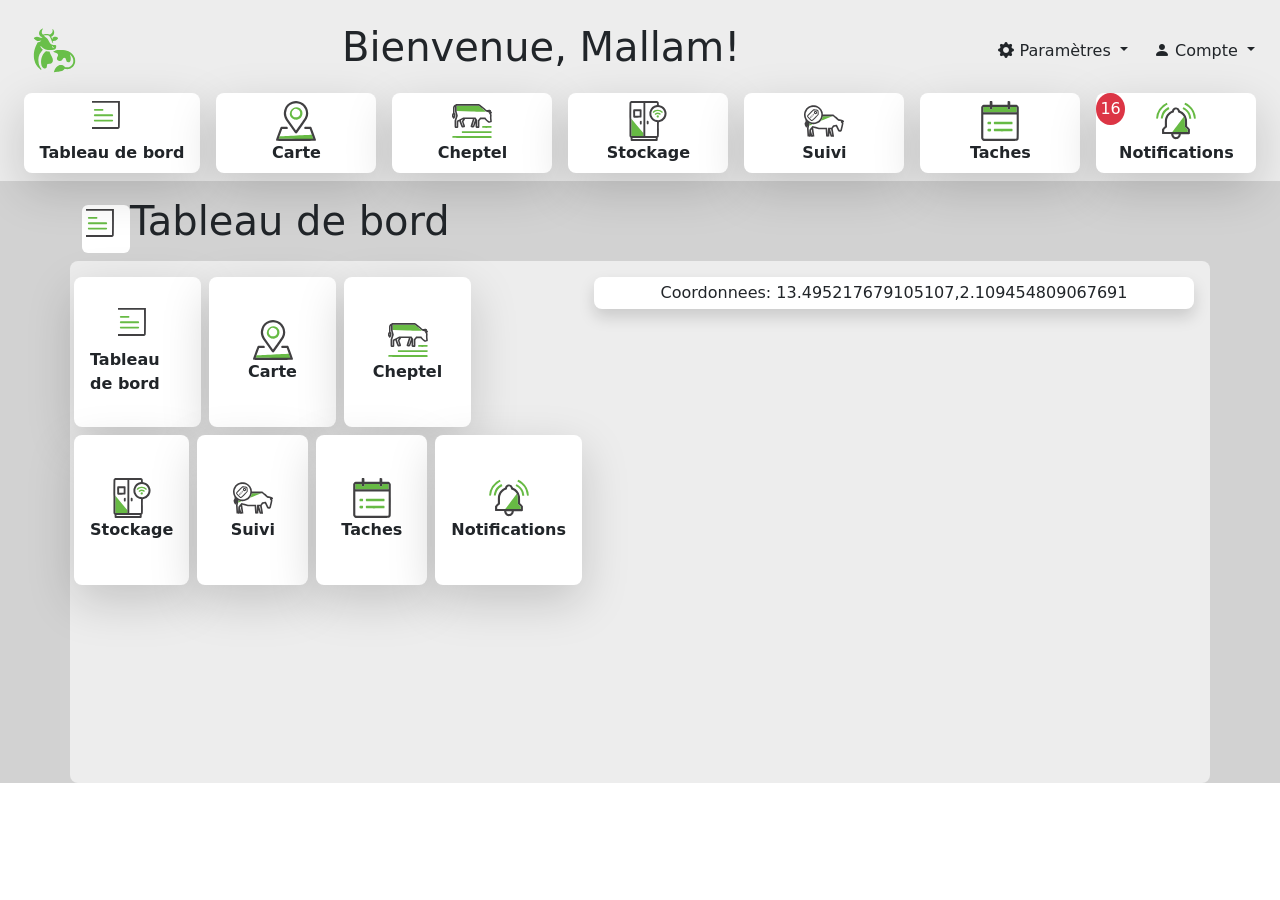
==== index.html @ 09c6785b "Initial commit" ====
<!DOCTYPE html>
<html lang="en">

<head>
    <meta charset="UTF-8">
    <meta name="viewport" content="width=device-width, initial-scale=1.0">
    <link href="https://cdn.jsdelivr.net/npm/bootstrap@5.3.8/dist/css/bootstrap.min.css" rel="stylesheet">
    <link rel="stylesheet" href="https://cdn.jsdelivr.net/npm/bootstrap-icons@1.13.1/font/bootstrap-icons.min.css">
    <link rel="stylesheet" href="style.css">
    <title>dashboard</title>
</head>

<body>
    <nav class="navbar navbar-expand-lg gray justify-content-center align-items-center d-flex flex-column ">
        <div class="container-fluid">
            <svg xmlns="http://www.w3.org/2000/svg" xml:space="preserve" width="85" height="85"
                viewBox="0 0 158.8 158.8">
                <path
                    d="m107.2 160.8 1.6-4.7c1.4-3.3 4.4-6.4 7.4-7.9 1.5-.7 2-.8 4.2-.8 3.1 0 4.4.5 6.7 2.7l1.6 1.5h3.3c3.3 0 3.4 0 5.1-.9 6.6-3.3 8.6-11.5 4.5-18.4-1-1.6-4.4-5.1-4.2-4.2l.9 2.9c.5 2 .6 2.7.6 5-.2 4.5-1.5 6.3-4.5 6.3q-3.7.1-4.2-4.3-.5-4.1-3.6-4-1.7 0-3.4 3.1-.6 1.4-1.8 2.1c-1 .7-1.3.8-3.1.8s-2.2-.1-3.2-.8a5 5 0 0 1-2.1-4.1c0-1.3.2-1.8 1-3.2 1.3-2.2 1.4-2.8 1-4q-.3-2-4.4-3.4c-2.2-.8-4.5-2-4.5-2.4l1-.4q1.8-.3 3.3-1.6c.7-.5 1-.6 6.6-.8 8.5-.2 13 .4 17.6 2.5a23 23 0 0 1 11.8 12.5c.7 2 1 6.8.5 9-.4 2-1.8 4.8-3.2 6.5s-4 3.6-6.3 4.5-6 1.1-8.3.6l-1.6-.3-1.1 1a16 16 0 0 1-6 3.6c-1 .2-4 .7-6.7 1zm-25.5-5.4a32 32 0 0 1-11-18c-.8-3-1-9.7-.6-13 .7-5.2 2.8-11.6 5.4-16.3 1.4-2.6 1.7-3 2.6-3q2.3 0 4.4-2 1.3-1.2 1.4-1.5l-2.5.5c-4.2 1.2-6.6.6-9.8-2.7-1-1-1.7-2-1.7-2.1 0-.5 2-1.9 3.5-2.3q3-1 6.5.6c2.3 1 3.6 1.2 5.1.8q2.3-.3-.4-1.1c-3-1.1-5-4-5-7.1s1.7-6.1 4.3-7.8c.9-.5 3.2-1.3 3.2-1l-1 1.9c-1 2-1.5 4.4-1.3 5.7.3 1.2 1.3 3 2 3.3s1 .2 2.7-.3c2.6-.9 6-1 8.1-.2.8.3 1.8.5 2.1.5 1.6 0 4.4-2.4 5-4.4.4-1.2.4-3.4.1-5q-.4-1.4.3-.8.6.3 1.3 1.5c3 4.6 1.6 10.2-3 12.5l-1.2.6a35 35 0 0 0 2.8 4.6V96l1.3-.6c1.9-1 5-1 6.8 0q1.3.7 1.8 1.3c.5.5.5.6.1 1.1a16 16 0 0 1-4.1 4c-1 .5-1.6.6-3.5.6h-2.2l.4 2c.7 2.6.7 2.6-.3 1.7s-1.4-1.6-2.7-5.4c-1.8-5.3-3.3-7.6-5.3-8.5-1.8-.8-7.3-.6-8.7.3-.4.3-.2.5 3.3 3 3 2 4 3.1 6.1 7.3 3 5.6 4.7 6.8 10 7 3.1.2 3.6.4 3.7 1.7q.2 2.9-.7 4.7c-1 2.2-2.5 2.8-7.3 3.2-7.4.7-14.6-1.4-18.6-5.4-1.4-1.5-1.8-1.7-2.4-1.5q-.7 0-.7.4c0 .6 2 3 3.3 4.4l1.5 1.4-1.3 1.5a28 28 0 0 0-6.4 25c.7 2.5 2.7 6.9 4.2 8.8 1 1.2 1 1.4.6 2q-.3.4-.6.5zm25.6-40.7q.5-.8-.9-1-1.2-.1-1.3-1.1-.2-1.1-1-.8c-.4.4-.5 1.4 0 2.1.5 1 2.4 1.5 3.2.8m-19 38.8c-5-2.6-6.5-13.5-3.1-22l2-4c1.2-2 4.3-5.5 5.2-6 .3-.1 6.5.4 6.7.6l.5 1.7q.5 2 4.2 8.6c2.3 4.3 2.4 8.4 0 10.7-1.2 1.4-2.3 1.7-5 1.8q-3.2 0-3.8 1.3c-.2.4-.5 1.7-.7 3-.3 3-.8 3.7-2.3 4.4s-2.2.6-3.6-.1"
                    style="fill:#69bf4a;stroke-width:.264583" transform="translate(-29.1 -40.9)" />
            </svg>

            <h1>Bienvenue, Mallam!</h1>

            <div class="collapse navbar-collapse flex-grow-0" id="navbarNav">
                <ul class="navbar-nav">
                    <li class="nav-item">
                        <div class="dropdown">
                            <button class="btn dropdown-toggle" type="button" data-bs-toggle="dropdown"
                                aria-expanded="false">
                                <i class="bi bi-gear-fill"></i> Paramètres
                            </button>
                            <ul class="dropdown-menu">
                                <li><button class="dropdown-item" type="button">Action</button></li>
                                <li><button class="dropdown-item" type="button">Another action</button></li>
                                <li><button class="dropdown-item" type="button">Something else here</button></li>
                            </ul>
                        </div>
                    </li>
                    <li class="nav-item">
                        <div class="dropdown">
                            <button class="btn dropdown-toggle" type="button" data-bs-toggle="dropdown"
                                aria-expanded="false">
                                <i class="bi bi-person-fill"></i> Compte
                            </button>
                            <ul class="dropdown-menu">
                                <li><button class="dropdown-item" type="button">Action</button></li>
                                <li><button class="dropdown-item" type="button">Another action</button></li>
                                <li><button class="dropdown-item" type="button">Something else here</button></li>
                            </ul>
                        </div>
                    </li>
                </ul>
            </div>
        </div>



        <section class="d-flex justify-content-between align-items-center gap-3">
            <div class="d-flex flex-column justify-content-center align-items-center py-2 px-3 rounded-3 shadow-lg bg-white">
                <svg xmlns="http://www.w3.org/2000/svg" width="40" height="40" viewBox="30 30 100 100">
                    <path
                        d="M36.5 81.3c-.7-.2-1.6-1.2-1.7-1.9q-.2-1.4.8-2.3l.6-.5h22.5c24.8 0 23.1 0 23.8 1.2.7 1.3 0 2.9-1.3 3.3a1499.4 1499.4 0 0 1-44.7.1m-1-13.8q-1.4-1.3-.3-3c.7-1.1-.1-1.1 23.5-1.1 24.1 0 22.9 0 23.7 1.2q.7 1 .1 2.3c-.6 1.4 1 1.3-24 1.3H36.3Zm.1-13.5q-1.2-1-.7-2.5.3-1.2 1.7-1.5c1-.3 19.5-.2 20.4 0 1.3.5 2 2.1 1.3 3.4s-.2 1.2-11.6 1.2H36.2ZM22.8 26.4c0-2.6 0-3 .4-3.3.3-.3 3-.3 35.8-.3s35.6 0 35.8.3q.3.3.4 3.3v3H22.8Z"
                        style="display:inline;fill:#67bb44;stroke-width:.2" />
                    <path
                        d="M22.3 99.7a6 6 0 0 1-3.8-3.4C18 95.3 18 94 18 59c0-35.2 0-36.3.4-37.3a6 6 0 0 1 3-3.1l1-.5h73l1 .5a6 6 0 0 1 3 3.1c.4 1 .4 2 .4 37.3s0 36.3-.4 37.3a6 6 0 0 1-3 3.1l-1 .5H59.3c-28.8 0-36.4 0-37-.2M95 94.8c.1-.3.2-10 .2-30.4L95 34.3H22.9v30.2l.1 30.4c.2.3 6.2.3 36 .3 35.2 0 35.8 0 36-.4m.2-68.4q0-3-.4-3.3c-.2-.3-3-.3-35.8-.3a384 384 0 0 0-35.8.3c-.4.3-.4.7-.4 3.3v3h72.4ZM4.3 81.7a6 6 0 0 1-3.8-3.4C0 77.3 0 76 0 41 .1 5.8.1 4.7.5 3.7a6 6 0 0 1 3-3.1l1-.5h73.2l1 .5q2.3 1.4 3 3.5.3.9.3 4.5c0 4-.2 4.8-1.2 5.3-.8.4-2 .4-2.6 0-.9-.7-1-1.2-1-5 0-2.9 0-3.5-.3-3.8S73 4.8 41 4.8c-32 0-35.6 0-35.9.3S4.8 9 4.8 41c0 32 0 35.6.3 35.9s.9.3 3.7.3c3.8 0 4.4.1 4.9 1.2.6 1.2 0 2.8-1.2 3.3-.9.4-7 .4-8.2 0"
                        style="display:inline;fill:#414042;stroke-width:.2" />
                </svg>

                <p class="fw-bold m-0">Tableau de bord</p>
            </div>

            <div style="width: 160px;"
                class="d-flex flex-column justify-content-center align-items-center py-2 px-3 rounded-3 shadow-lg bg-white">
                <svg xmlns="http://www.w3.org/2000/svg" width="40" height="40" viewBox="0 0 100.2 100">
                    <path
                        d="m6.8 94.6 1-3.2L9 88.5h.7c5.2-.4 79.9-4 80-4l3 8.1.8 2.2H50c-34.5 0-43.3 0-43.3-.2m40.4-48c-5.1-1.2-9.2-4.3-11.5-9a16.2 16.2 0 0 1 29-14.1 13 13 0 0 1 1.6 7.1c0 2.2 0 3-.5 4.3a16 16 0 0 1-11.2 11.3c-2 .5-5.6.7-7.4.3m5.8-6c3.7-1 6.6-3.9 7.5-7.5.6-2.3.3-5.2-.8-7.5-.9-1.7-2.9-3.7-4.8-4.6a10 10 0 0 0-12.2 2c-6.6 6.7-2 18 7.4 18q1.8 0 3-.3"
                        style="display:inline;fill:#67bb44;stroke-width:.2" />
                    <path
                        d="M1.6 99.6Q.1 98.8.1 97.3c0-1 11-31 11.6-31.7.9-1 1.2-1 8.7-1 6.4 0 7.2 0 7.8.4 1.4.7 2 2.3 1.3 3.7s-.7 1.4-7.7 1.5l-6.3.1-2.2 6.2a388 388 0 0 0-6.5 18.2h86.6l-1.8-4.8-4.4-12.2-2.7-7.5h-6c-6 0-6 0-6.7-.5-1.9-1.2-1.8-3.7.2-4.7.6-.4 1.4-.4 7.8-.4 7.8 0 8 0 8.8 1.2.4.5 11.1 29.5 11.5 31q.1.7-.2 1.6c-.8 1.8 4.2 1.6-49.7 1.6-45.2 0-48 0-48.6-.4m47-18.8q-.7-.4-1.3-1.1L24.6 47.4c-2-2.9-3.6-6.8-4.4-10.8a30.6 30.6 0 1 1 57.2 8q-1.1 2.2-12.7 18.6l-12 17c-1 1-2.6 1.2-4 .6M60.8 59c5.8-8.3 11-16 11.5-17 3.6-6.7 3.9-14.5.8-21.5A25 25 0 0 0 42 6.8a24.9 24.9 0 0 0-16.7 21.7q-.8 8.9 4.2 16.4L50 74c.1 0 5-6.8 10.7-15"
                        style="display:inline;fill:#414042;stroke-width:.2" />
                </svg>

                <p class="fw-bold m-0">Carte</p>
            </div>

            <div style="width: 160px;"
                class="d-flex flex-column justify-content-center align-items-center py-2 px-3 rounded-3 shadow-lg bg-white">
                <svg xmlns="http://www.w3.org/2000/svg" width="40" height="40" viewBox="0 0 254.1 215">
                    <path
                        d="M4 214.1c-3-1.8-3-8 0-10 .8-.7 13-.8 122.7-.8 93.5 0 122 .2 122.9.6q2.4 1 2.3 5.4c0 2.3-.1 2.8-1.2 4l-1.3 1.4-122 .1C8.1 215 5.4 215 4 214.1M64.6 183q-2.5-1.4-2.5-5c0-2.8.7-4.3 2.4-5.3 1.1-.7 8-.7 92.9-.7H249l1.5 1.4c1.3 1.4 1.4 1.7 1.4 4.4s0 3-1.4 4.3l-1.5 1.5h-91.7c-72.7 0-92-.2-92.7-.6m103-31.1q.5-.2.8 0 .2.3-.6.3t-.2-.3m27.3-.9q-.9-.2-2.1-1.4c-1.2-1.2-1.3-1.6-1.3-4.3 0-2.8.1-3 1.4-4.4l1.4-1.4 26.4-.1c18-.1 26.8 0 27.9.3 2.5.7 3.3 2.2 3.3 5.6s-.8 4.9-3.3 5.6c-1.5.4-51.6.5-53.7.1M18 149.7q-.8-1 .2-.1l.7.7q0 .5-.9-.6m156.3-23c0-10.7 0-15 .1-9.6zM27.4 141.5h1.7q.5.1-1 .2-1.4 0-.7-.2m133.2-20.1v-10.3zm3.4.8a912.8 912.8 0 0 1 0 0m89.3-12.5q0-1 .2-.5v1.3q-.2.4-.2-.8m-36-2-.8-1 1 .9q.8.7.9 1 0 .5-1.1-.9m-4.7-4.7-.9-1 1 .8q1.4 1.1.8 1.1zm13-1.5q-.8-1 .2-.2 1.1 1 .6 1zm15.6-5.1q0-.7.3-.3 0 .5 0 .8-.3.3-.3-.5m-45.8-.2-12-.2 11.9-.1c7.5 0 12 0 12.1.3l.2.3zm-52-.9q.2-.3.7-.2.8.6-.3.5-.5 0-.4-.3m107.7-2q0-.6.3-.2v.8q-.3.3-.3-.5m-10.3-1.6q0-1.2.3-.5v1.2q-.3.4-.3-.7m10-7.1q0-2.4.2-1.4v2.8q-.2 1-.2-1.4m-10-6.5q0-.8.2-.5.3.6 0 1-.1.5-.2-.5m10.3-2q0-.6.3-.2v.8q-.3.3-.3-.5m-9.9-3q0-.6.3-.2 0 .6 0 .8-.3.3-.3-.5M10 72.3q0-1 .2-.5v1q-.2.5-.2-.5m241.6 0q0-1 .2-.5v1q-.2.5-.2-.5M0 69.4q0-.7.3-.3v.9q-.3 0-.3-.6m22 0q0-.7.2-.3v.9q-.3 0-.2-.6M6.2 40.2a602.5 602.5 0 0 1 0 0m9.9-.6a620 620 0 0 1 0 0m106.9 7L33.4 44h-3.7V27.8c0-15 0-16.1.8-16.8.7-.6 5.9-.7 70.4-.6l69.6.1 2.1 1.2c1.2.6 11.4 9 22.8 18.8 16.5 14 21 17.8 22.6 18.3 1.8.5 1.7.6-3.7.5-3 0-44.2-1.2-91.3-2.7M19 45.1q0-1.2.2-.7v1.5q-.2.5-.2-.8M223 38h1q.5.2-.4.2t-.6-.2m17.4-2.6h1.3q.4.2-.7.2t-.6-.2M11.6 9.7q0-.1.8-.7 1-.8.1.1-.8 1.2-.9.6M28.7.1h.8q.3.3-.5.3t-.3-.3M169 .1h.8q.2.3-.6.3t-.2-.3"
                        style="display:inline;fill:#68bb44;stroke-width:.429915" />
                    <path
                        d="M20.9 151.4q-3.1-1.6-4.1-4-.5-1.4-.5-22.2v-20.9l5-15.1 5-15.2-3.2-11.7-3.6-13c-.2-.8-.4-8.3-.6-16.8L18.7 17l-1.3 2.6-1.3 2.5-.1 16.6-.1 16.5 1.2 1.7a25 25 0 0 1 5 15.5c0 7.4-2.4 13-7.8 18.7l-3.1 3.3L8 91a25.6 25.6 0 0 1-3.4-32.9l1.8-2.7V38.7c0-16.2 0-16.8 1-20.1C10 10 16.4 3.7 25.2 1 27.6.3 31 .2 99 .2h71.4l3.1 1c1.7.6 4.3 1.8 5.6 2.7 1.3.8 11 9 21.6 18C219 37.5 220 38.3 221.6 38.3c2 0 12.4-1.5 15.3-2.1q7.2-1.8 9.9 2.6c1.5 2.5 1.5 4 .2 7.3-.2.5 0 .8 1.4 1.2q3.6 1.1 5 4.2c1.3 3.2 0 6.9-3 8.7l-1.8 1 1.6 3c1.7 3.4 1.8 4.1 1 14.3-.6 7.2-.3 13.8 1.1 23.5 1.1 7.3 1.1 9.2.1 11-1 2.1-2.3 2.7-9.3 4.8-7.7 2.3-8.2 2.2-13.7-1.3a76 76 0 0 1-20.5-18l-1.9-2.6h-23.3l-4.8 5.8-4.8 5.9v39.1l-1 1.8c-1.6 2.7-3.4 3.4-9.2 3.6-8.7.4-11.5-.5-13.3-4.2-1-1.9-1-2.3-1-14.8v-13l-4.2 12.4c-2.3 6.8-4.6 12.7-5 13.3-1.8 2-3.9 2.5-10.3 2.5-6.7 0-8-.3-10-2.7a7 7 0 0 1-1.7-6c.1-.7 3.3-10.7 7-22.2l6.6-21.5c0-.3-7-.5-24.2-.4H83.6l-4.7 6.7-5.5 7.9-.8 1.2 5 13.7c2.6 7.5 5 14.2 5.1 14.8.4 1.8-.5 4.6-2 6.2-2 2-4.2 2.4-11 2.3-5.3-.2-6-.3-7.5-1.2-.9-.6-2-1.7-2.4-2.6l-7-18.3-6.2-17-3.3 1.6-3.1 1.7L40 130l-.2 17.4-1.3 1.6c-2 2.7-3.8 3.3-10.3 3.3-4.6 0-6-.2-7.3-.8m9.1-27.6.1-17.8 20.5-10.5 20.5-10.4h78.4l5.4 8.2 5.5 8.2v40h3.9V103l7.1-8.7 7.2-8.8h33.7l2.7 4a68 68 0 0 0 21 19.4c1 .3 6.9-1.5 6.9-2.1l-1-6.5a140.8 140.8 0 0 1-.5-27.9l.5-3-3.8-6-3.8-6 2.2-1.2c1.1-.5 2.1-1.1 2.1-1.3s-9.8-3.2-20.2-6.2c-2.2-.6-4.3-2.3-23-18.3a478 478 0 0 0-22.8-18.8l-2.1-1.2h-69.6c-65-.2-69.7-.1-70.5.5s-.8 1.6-.6 19.3v18.5l3.7 12.8L37 74.3 31.9 90l-5.3 15.6V142l1.7-.1 1.6-.1zm41.8 13.4-4.7-13.8-4.8-14c0-.3 1.9-3.1 4.1-6.4l4.1-6c0-.5-13.8 6.7-14 7.2-.1.3 2.3 7.4 5.4 15.8l6.1 16.4c.4 1 .7 1.2 2.1 1.2q1.6 0 1.7-.4m67-15.4 6.3-19.4 1.1-3.6-1.1-2q-1-1.6-1.5-1.5c-.2.2-3.3 9.8-7 21.3l-6.6 21h3.6zM12.3 73.4c.3-3.2-.4-7.2-1.1-6.5-1.2 1.2-1.3 8.7-.2 10.5.5 1 1.1-.8 1.3-4"
                        style="display:inline;fill:#414042;stroke-width:.429915" />
                </svg>

                <p class="fw-bold m-0">Cheptel</p>
            </div>

            <div style="width: 160px;"
                class="d-flex flex-column justify-content-center align-items-center py-2 px-3 rounded-3 shadow-lg bg-white">
                <svg xmlns="http://www.w3.org/2000/svg" width="40" height="40" viewBox="0 0 278.4 300">
                    <path
                        d="m23 281.1.1-4.2h174l-86.8.1-86.8.2-.3 4-.2 4.1zm-7.6-19.4c-1-1-1-6.2-.9-64.7l.2-63.6L59.4 187l44.7 53.7.3-113.4.3-113.3.2 108c0 59.5 0 115.4-.3 124.4l-.4 16.3H60.3c-41.8 0-44 0-45-1.1M207.8 123c-3.9-2.3-5.2-6.2-3.5-10.5 2.4-6.3 10.1-7.6 14.7-2.3 3.4 3.9 2 10.8-2.7 13a10 10 0 0 1-8.5-.2m-15-19.5q-3.3-1.3-3.2-5.2c0-1.5.6-2.5 3-4.8 9-8.7 24-10.2 35.1-3.4q10.9 6.6 5.7 12-3.7 3.8-8.7-.4a19.4 19.4 0 0 0-24.7 0c-3 2.5-4.7 3-7.2 1.8m-15-15q-3.1-1.7-3.2-5.4c0-3 7.5-9.4 15.3-13.4a42 42 0 0 1 20.4-4.7c9.5-.4 15.6.7 22.7 4 7.5 3.3 16.1 10 16.9 13 .5 2-.7 5.4-2.2 6.3-2.6 1.4-5.1.8-8.5-2.1q-6.9-6-15.1-8.6a42 42 0 0 0-23.4 0 44 44 0 0 0-15 8.5c-3.7 3.1-5.4 3.6-7.9 2.4"
                        style="display:inline;fill:#67ba44;stroke-width:.6" />
                    <path
                        d="M12.9 299C9.4 297.5 9 296 9 284.6c0-5.7-.2-10.3-.5-10.3-1.1 0-5.7-5.2-7-7.8l-1.2-2.7V138.9C.3 17.6.3 14 1.4 11.1c1.6-3.9 5.1-7.6 9-9.4L13.5.3h193.8l3.4 1.7c2 1 4.3 2.7 5.3 3.9 3.5 4.2 3.9 5.7 4.2 15.4l.3 9 5 1A64 64 0 0 1 275.7 77a64 64 0 0 1-54.6 81.5s-.2 23-.2 51.2c0 55.4 0 55-3.3 59.7-.9 1.4-2.5 3-3.6 3.8l-2 1.4-.1 10.1c0 8.5-.2 10.4-1 11.8-2.3 3.8 4.5 3.6-100.5 3.6-84 0-95.8-.1-97.4-1m184.5-17.9v-4.5l-87.1.1-87.2.2-.2 4.4-.2 4.3h174.7zm-92.8-34.6c.2-9 .4-64.9.4-124.2V14.4H60.6c-39.5 0-44.4.1-45.3 1s-.9 12.8-.9 123c0 112.9 0 122.3 1 123.3s3.1 1.1 44.9 1.1h44zm-22.8-71c-3.3-1.4-3.8-3.3-3.8-13.3 0-7.8.1-9.1 1.2-10.9q1.8-3.2 6.4-3.1c1.6 0 2.6.5 4.2 2l2 2v10c0 10.7-.2 11.6-3.6 13.3q-3 1.6-6.4 0m-50-51.5a8 8 0 0 1-2.8-3.4c-.5-1.5-.7-9.3-.8-26.9 0-26.9 0-27.4 3.3-30 1.6-1.3 1.9-1.3 28.3-1.3h26.7l2 2 2.1 2v27.3c0 29.9.1 28.9-3.6 30.8-1.5.8-5.8.9-27.5.9H33.8Zm45-30.4V76.2H42.6V111h34.2zm128.3 168.3 1.3-1V158.4l-1.4-.3-4.9-1a65 65 0 0 1-45.3-37c-4.1-9.5-5.1-14.6-5-25.9 0-8.7.2-10.6 1.6-15.7a66 66 0 0 1 53.9-47.9c1 0 1.1-.6 1.1-7 0-5.7-.2-7.2-1-8.1-1-1-3-1.1-43.8-1.1h-42.8v248.4h42.5c37.4 0 42.6-.1 43.8-1m-71.7-86.5c-3.2-1.5-3.8-3.7-3.8-13.4 0-9.4.5-11.3 3.6-12.9a7 7 0 0 1 10.2 4.4c.8 3 .7 15.5-.2 18s-4 5-6.3 4.9c-.9 0-2.5-.5-3.5-1m91.9-33.2a47 47 0 0 0 24.1-14 48.7 48.7 0 0 0 2.7-64.8 54 54 0 0 0-26.5-16.9 50 50 0 0 0-59 32.8c-1.8 5.4-1.9 6-1.9 14.9 0 8 .2 9.9 1.4 13.8 6 19 21.5 32.4 41.2 35.4 4.7.7 12 .2 18-1.2"
                        style="display:inline;fill:#414042;stroke-width:.6" />
                </svg>

                <p class="fw-bold m-0">Stockage</p>
            </div>

            <div style="width: 160px;"
                class="d-flex flex-column justify-content-center align-items-center py-2 px-3 rounded-3 shadow-lg bg-white">
                <svg xmlns="http://www.w3.org/2000/svg" width="40" height="40" viewBox="0 0 752.2 590.4">
                    <path
                        d="M309.7 451.4c18-.2 47.5-.2 65.5 0 18 .1 3.3.3-32.8.3s-50.8-.2-32.7-.3M98.5 377.8c.6-1.6 1.2-11 1.5-20.9s.8-18 1.1-18 3.8 1.4 7.9 3c14 6 37.7 12.3 45.7 12.3 2 0 3.5.5 3.5 1 0 .9-36.5 16.2-58.3 24.6-2 .7-2.2.4-1.4-2m218-88.3c15.6-17.6 29.7-47 35.5-73.8 1.3-6 2.5-11 2.7-11.1.2-.2 40.2-.2 88.9 0l88.5.3-105.2 42.5a9110 9110 0 0 0-110 45l-5 2.4zm-222-33-30.1-30.4 30.4 30.1 30.4 30.4c0 .9-2.8-1.8-30.7-30m67.3 10c0-.1 20.8-21 46.3-46.3l46.4-46-46 46.3c-42.9 43-46.7 46.9-46.7 46M95.6 153a1133 1133 0 0 1 30.7-30.1c.4 0-13 13.6-29.5 30.1A1133 1133 0 0 1 66.1 183c-.3 0 13-13.5 29.5-30m309.2 18.6c26.2-.2 68.7-.2 94.5 0s4.3.3-47.6.3c-52 0-73-.1-46.9-.3"
                        style="fill:#67ba44;stroke-width:1.18081" />
                    <path
                        d="M68 588.9c-1.9-1.4-2.6-9.6-7-80.2L56.1 430l3.3-16.4a314 314 0 0 0 3.2-18c0-1-2 1.6-4.4 5.6-13.7 22.4-14.8 22.7-25 6.8-26-40-29.5-70.8-10.3-91.3l5.4-5.8v-36.7L23 265C6.4 236-2.3 196 1 163.5 3.6 137.8 8 122 19 99.8A216 216 0 0 1 33.2 75c9.3-13.2 28-32 40.9-41.1C108.7 9.3 154.3-3.1 194.2 1c24 2.5 41.5 7.5 62.6 17.9a177 177 0 0 1 98.6 147.8v5.6l98.3.3 98.3.3 5.3 2.6c3 1.5 25 20 49 41.2 24 21.1 44 38.7 44.5 39l43.1 13.5c23.3 7.1 44.2 14 46.5 15.1a22 22 0 0 1 7.9 30.7c-2.8 4.2-8.1 8.7-11.8 10-.5.1.7 3.2 2.6 6.7q3.6 6.5 3.6 11.7c0 4.5-26.1 121-29.7 132.4a32 32 0 0 1-23.5 20.6c-6.4 1.2-31.5-1.5-37-4-9.5-4.2-12-8-31.9-51-10.3-22.4-19.2-41-19.7-41.6-.6-.8-36.3 4.5-37.2 5.5l-12 17.6c-11.7 17.3-11.8 17.5-10.8 22.5 3.3 16.1 24.7 137 24.7 139.3 0 5.4-1 5.6-32 5.6-29.1 0-29.4 0-31-2.7-1-1.4-6.4-16.9-12-34.3a418 418 0 0 0-10.8-31.1c-.2.2-1.2 15-2.2 32.8-1.4 28-2 32.5-3.7 33.8-2.9 2.1-53.4 2.1-56.3 0-1.7-1.3-2.5-9.8-6-67-2.4-36-4.2-66.7-4.2-68.1V451H277l-51.7-14.4c-28.4-8-51.9-14.2-52.1-13.9s4.8 37.4 11.3 82.5c11.4 78.8 11.8 82 9.7 83.5-1.7 1.2-8.6 1.6-30.4 1.6-16 0-29-.5-30.3-1.1s-3-4.3-4.3-9.2c-2-7.3-2.3-7.7-3-4.5-.4 2-.8 5.6-.9 8q0 4.4-2.4 5.6c-3.6 1.9-52.2 1.6-54.9-.3m92.6-29.7c0-2.3-14-98.4-14.9-102.2-.7-2.8-1-2.6-7.6 4.7-6.3 7-7 8.2-7 13 0 3.4 4.2 19.2 11.8 44.3l12.4 40.4c.7 2 5.3 1.9 5.3-.2m289.1-69.6c2.4-48.2 3.7-66 4.8-67.4 1.4-1.6 5.7-1.8 31.5-1.8h30l16-21.2a368 368 0 0 1 17.4-22.2c2.1-1.3 67-12 68.7-11.4.8.3 11.7 22.5 24.2 49.4 25.5 54.5 22.4 50.2 35.6 50.2 5.6 0 5.7 0 6.9-4.4a2797 2797 0 0 0 26.7-115.7c-.4-1-5-7.8-10.1-15.1a73 73 0 0 1-9.4-15.7q0-2.4 4.8-5.3c2.6-1.6 4.4-3.2 3.8-3.5-.5-.3-14.8-4.6-31.7-9.6s-32.3-10.3-34.2-11.7-21.9-19-44.3-39l-43.3-38.8c-2.4-2.2-5.6-2.3-97.3-2.2-52.2.1-95 .3-95.1.4-.2.2-1.4 5.2-2.7 11a179 179 0 0 1-138 136.6c-9.8 2.2-15.1 2.5-36.9 2.5-22 0-26.8-.3-36-2.5-13-3.1-22.5-6.2-32.1-10.2-4-1.7-7.7-3.1-8-3.1s-.6 6.4-.6 14.3c0 12.7-.8 17.9-6.6 46.3l-6.5 32 3.9 61.7c2 33.9 4 61.4 4.2 61.2s1.5-21.3 2.7-46.8c1.3-25.6 2.6-47.6 2.9-48.9.6-2.5 56.5-68.7 59.7-70.6 1.4-.8 18 3.3 61.8 15.6l59.9 16.7h152.2l1 2.6c.7 1.5 2.8 30 4.8 63.5 3.7 61.6 5 77.7 5.7 71.8.2-1.8 1.9-32.7 3.6-68.7m80 68.6-9.5-52.8-9.6-52.3c-.6-1.7-2.1-2-10.7-2-9.9 0-10 0-9.2 2.6l31.4 96.3c3 9 4 10.9 6 10.9 1.8 0 2.2-.6 1.7-2.7M209 322.5a148 148 0 0 0 112.1-181.6 149 149 0 0 0-96.3-103 153 153 0 0 0-91.3-.7c-31.6 10-60 31.4-78.3 59a140 140 0 0 0-24.5 81.5c0 40.2 13.5 73.7 41.2 102.5 23.6 24.5 50 38.2 84.6 44 12.7 2.2 39.2 1.3 52.5-1.7m-72.6-29.3c-5.2-1.7-9.9-5.9-39.9-35.7s-34.2-34.4-36.3-40q-4.2-11.6-.4-23.3c1.7-5.3 7.3-11.3 54.6-58.8 29-29.1 54.6-54 57-55.2 8.2-4.2 12.9-4.5 46-2.9 27.5 1.4 32.3 2 37.3 4.1 8.9 4 15.5 11.5 18.2 20.4 1.2 4.4 3.3 38.7 3.5 58.7.2 11.8-.1 13.7-2.9 19.3-2.4 4.9-13.8 17-54.7 57.7-35.6 35.5-53.4 52.4-57 54.2-7 3.5-17.7 4.1-25.4 1.5m25-26.2c13.3-11.8 93.1-92.3 94.8-95.6 1-2 1-9.5 0-32.4-1.6-33-2.1-35.3-9.4-38.8-5-2.4-59.2-5.4-63.9-3.5A1250 1250 0 0 0 129 149l-51 51.2V212l31.5 31.6 31.7 31.6h5.5c5.3 0 6.2-.5 14.8-8.1m-35-26.7-1.6-3-2.8 2.6c-2.5 2.3-2.7 2.4-3.5.4q-.7-2 1.2-3.2 3.5-2 .5-6.8c-1.3-2.1-1.6-2.2-3.5-.4-1.2 1-3 1.5-4 1-1.8-.6-1.8-1 .6-3.6 2.7-2.8 2.7-3 .7-6-1.5-2.3-1.7-3.4-.7-4.5q1.4-1.6 3.6 1.6l2.2 3 3-2.8c2.8-2.6 2.8-3 1.1-5.6-1-1.5-1.5-3.7-1-4.8.6-1.8 1-1.6 3.4 1.3s2.8 3.1 4.2 1.4q1.6-2.2 3.2-.6c1.4 1.2 1.3 1.8-.7 4-2.5 2.6-2.5 2.6-.2 5.4 2 2.4 2.5 2.6 4.2 1.2 3-2.5 4.8.2 2 2.8-2.4 2.1-2.4 2.2-.1 5.4 1.9 2.7 2 3.5.7 4.6s-2 .6-3.7-1.8l-2-3.1-3 3c-2.8 2.8-2.8 3-1 6 2 2.8 1.7 5.4-.4 5.4-.5 0-1.6-1.3-2.5-3m3-17.8-2.1-3.2-3 3c-3 3-3 3.1-1 6.3l2.1 3.1 3-3c3-3 3-3 1-6.2m22.3-7c-2-2.8-2.2-2.9-4.2-1.1-3.3 3-5.3.8-2.2-2.5 2.4-2.6 2.4-2.8.5-5.8-2-3-2.2-3-4.3-1-1.7 1.5-2.6 1.6-3.6.6s-.8-2 .8-3.8c2-2 2-2.7.6-5.3-2.2-4.2.2-6.6 2.8-2.8l2 2.7 2.9-2.8c2.8-2.7 2.9-3 1-5.7-1.4-2.2-1.5-3.2-.4-4.2q1.4-1.6 3.2 1.3c1.7 2.5 2 2.6 3.9.9 1.7-1.6 2.2-1.6 3.4-.2 1 1.3 1 2-.4 3.1-2.3 1.8-2.3 3.5 0 6.4 1.3 1.8 2 2 3.4.8 2.8-2.3 4.7-.3 2.3 2.4-2 2.2-2 2.5-.1 5.7 1.8 3 1.8 3.5.2 4.8q-1.6 1.3-1.8.4c0-.5-.8-2-1.7-3.3-1.7-2.2-1.8-2.2-4.7.5-2.8 2.7-2.8 2.8-1 6.1 1.5 2.5 1.7 3.7.7 4.7s-1.8.5-3.3-1.8m2.4-12.4c1.9-2 2-2.8.6-5.3-2-3.6-2.5-3.7-5.7-.3-2.3 2.6-2.4 3-.7 5.4 2.2 3.2 3 3.2 5.8.2m23-12c-2-4-2.1-4-4.6-1.7-3.5 3.2-5.6 1-2.4-2.3 2.5-2.7 2.6-3 .6-5.9s-2.1-3-4.2-1.1c-3.4 3-5.5.9-2.4-2.4 2.5-2.6 2.5-2.8.5-5.8-1.5-2.3-1.6-3.5-.7-4.5q1.3-1.5 3.7 1.6l2.3 2.8 2.7-2.7c2.7-2.6 2.7-2.8.8-6.1-1.7-3-1.8-3.7-.3-4.8q1.6-1.3 1.7-.4c0 .6.8 2 1.8 3.3 1.6 2.1 1.8 2.2 4 .2 3-2.7 4.6-.2 1.8 2.9-2 2.1-2 2.4 0 5.3 1.9 3 2.1 3 4.1 1.1 3-2.6 4.5 0 1.8 3-2 2.2-2 2.4 0 5.4 2.9 4.4.5 6.7-2.8 2.7l-2.3-2.8-2.8 2.7c-2.6 2.6-2.6 2.8-.7 6.1 1.6 2.9 1.7 3.7.4 4.8s-2 .7-3-1.4m2.1-13.1c2.5-2.6 2.5-2.7.3-5.6l-2.2-3-3 2.9c-2.8 2.6-2.8 3-1.1 5.6 2.3 3.4 2.9 3.4 6 .1m26.5-13a38 38 0 0 1-17-15.6c-2.8-6.4-2.8-18.5.1-24.8 2.7-5.9 10-12.9 15.7-15.3a37 37 0 0 1 21.2-.5c6.5 2 13.9 8.7 17.1 15.7a29.3 29.3 0 0 1-26.7 41.8c-3.6 0-8.3-.6-10.4-1.3m15-19.1c3.8-2 4.8-4 4.8-9.2 0-11.3-16.8-12.6-19.5-1.6-1 3.8 1.6 9 5.4 11 3.8 1.9 5.3 1.9 9.3-.2"
                        style="fill:#414042;stroke-width:1.18081" />
                </svg>

                <p class="fw-bold m-0">Suivi</p>
            </div>

            <div style="width: 160px;"
                class="d-flex flex-column justify-content-center align-items-center py-2 px-3 rounded-3 shadow-lg bg-white">
                <svg xmlns="http://www.w3.org/2000/svg" width="40" height="40" viewBox="0 0 94.2 100">
                    <path
                        d="M16.9 75.7c-1-.4-1.1-.8-1.1-3 0-3.2.3-3.4 4.9-3.3l3.1.1.5.6c.5.5.5.7.5 2.5l-.2 2.4c-.4.8-1.4 1-4.3 1q-2.9 0-3.4-.3m16 .1c-1-.4-1.2-1-1.2-3.1 0-2 0-2.1.6-2.6l.5-.6h22l22.5.1c1 .4 1.1.9 1.1 3 0 2.3-.2 2.8-1.2 3.2-.8.2-43.7.3-44.3 0m-16-17.7c-1-.4-1.1-.8-1.1-3 0-3.2.3-3.4 4.9-3.3l3.1.1.5.6c.5.5.5.7.5 2.5l-.2 2.4c-.4.8-1.4 1-4.3 1q-2.9 0-3.4-.3m16 .1c-1-.4-1.2-1-1.2-3.1 0-2 0-2.1.6-2.6l.5-.6h22l22.5.1c1 .4 1.1.9 1.1 3 0 2.3-.2 2.8-1.2 3.2-.8.2-43.7.3-44.3 0M5.4 22.4c0-6 0-6.6 1-7.3.4-.3 1.4-.3 7.7-.3h7.3v2.5c0 2.4 0 2.5.5 3s.6.5 3 .5h2.3l.5-.6c.5-.6.5-.7.5-3v-2.4H66v2.5c.1 2.5.1 2.5.7 3s.7.5 2.8.5c3.1 0 3.3-.2 3.3-3.7v-2.3h7.3c6.3 0 7.3 0 7.7.3 1 .7 1 1.3 1 7.3V28H5.4Z"
                        style="display:inline;fill:#66ba44;stroke-width:.2" />
                    <path
                        d="M5.8 99.7A8 8 0 0 1 .3 94C0 93 0 88.6 0 54l.1-39 .8-1.4Q2 11 4.6 9.9l1.1-.6h7.8l7.9-.1V5c.1-5.1 0-5 3-5 3.7-.2 3.8 0 3.8 5.3v3.8H66V5.7l.2-4.3c.3-1.1 1-1.4 3.2-1.4q2.9 0 3.2 1.1l.2 4.3v3.8h7.8l7.9.1 1.1.6a8 8 0 0 1 4.4 5.6c.2.9.2 11.6.2 39.8-.1 36.4-.1 38.7-.5 39.5a8 8 0 0 1-4.7 4.7c-.9.4-3.1.4-41.5.4-35.3 0-40.7 0-41.7-.2M87.6 94c1.3-.7 1.2 1.4 1.2-30.8V34H5.4v29.3c0 25.8 0 29.4.3 29.9.7 1.3-2.5 1.2 41.4 1.2 35.3 0 40 0 40.5-.3m1.2-71.7c0-6 0-6.6-1-7.3-.4-.3-1.4-.3-7.7-.3h-7.3v2.3c0 3.5-.2 3.7-3.3 3.7-2.1 0-2.3 0-2.8-.5s-.6-.5-.7-3v-2.5H28.2v2.4c0 2.3 0 2.4-.5 3l-.5.6h-2.4c-2.3 0-2.4 0-2.9-.5s-.5-.6-.5-3v-2.5h-7.3c-6.3 0-7.3 0-7.7.3-1 .7-1 1.3-1 7.3V28h83.4Z"
                        style="display:inline;fill:#414042;stroke-width:.2" />
                </svg>

                <p class="fw-bold m-0">Taches</p>
            </div>

            <div style="width: 160px;"
                class="position-relative    d-flex flex-column justify-content-center align-items-center py-2 px-3 rounded-3 shadow-lg bg-white">
                <svg xmlns="http://www.w3.org/2000/svg" width="40" height="40" viewBox="0 0 63.7 58">
                    <path
                        d="M31 57.9h.3-.2q-.2 0 0 0m1.4 0h.3-.2q-.2 0 0 0m-3.6-4.7-.3-.4zl.4.4zm6 0 .3-.3zl-.3.2zM24 50.8q0-.2.1 0v.2zm15.3 0q0-.2.1 0v.2zm-12-.3q0-.3.2 0v.1zm8.7 0q0-.3 0 0v.1zm-10.2-3.9c.2 0 18.3-24.2 18.4-24.4l.2.1c.4.8 1 2.4 1.3 3.5s.3 1.2.3 7l.1 5.7 2.2 2.2 2.3 2.5v1.6l-.1 1.6-.3.3H26m-12.2-4.2.6-.5zl-.5.6Zm-4.2-.1v-.1q.2.1 0 .2zm44.5 0q0-.3.1-.1v.2zM51 38.5l-.8-.8zl.8.8zm-38.1 0 .8-.8zl-.8.8q0-.1.7-.8m4.2.5.3-.3-.2.3-.3.2zm.6-5.8v-2.5zm31.8-5.6v-.2.3zm-35.2-.1v-.2.3zm3.4-.2q0-.2.1 0v.1zm35.4-2q-.2-.1-.3-1.5A17 17 0 0 0 42.6 10c-.2-.3-.2-.3 0-.9l1-2.1q.5 0 2.6 1.1c5.6 3.4 9.4 9.5 9.9 16 0 1 0 1-.2 1.2-.4.3-2.6.3-2.9 0m-52.9 0A28.2 28.2 0 0 1 17.1 0a9 9 0 0 1 1.2 2.6c0 .2-.2.4-1.5 1L14.6 5A25 25 0 0 0 3.4 24l-.2 1.2c-.2.3-2.9.2-3 0m7.6 0c-.1-.4 0-2.4.3-3.6A21 21 0 0 1 19 7.3q1-.6 1.2-.1c.2.2 1 2.2 1 2.5s-.1.4-1.1 1A18 18 0 0 0 11 24l-.2 1.2H7.7m52.7 0-.2-1.7A25 25 0 0 0 46.7 3.7q-1.5-.7-1.4-1c0-.3.8-2.2 1-2.5l.4-.2A26 26 0 0 1 53 3.9a28.7 28.7 0 0 1 10.4 21.3 7 7 0 0 1-3 0m-39.2-5.8.2-.3zl-.3.2zm20.6-.7q-.2-.3 0 0 .4.2.2.2zm-19.5-.4.2-.2q.2-.3 0 0zm-4.1-.7.2-.2q.3-.2 0 0zm11.2-6 .3-.2q.2-.3 0 0zm2.2-1.1h.5-.5M36.3 9l-.2-.2zl.2.3zm-4.6-1.9h.3l-.2.1q-.2 0 0 0"
                        style="display:inline;fill:#67ba44;stroke-width:.115942" />
                    <path
                        d="m31.1 58-.8-.3q-.7 0-1.8-.6a6 6 0 0 1-2-1.5 8 8 0 0 1-2.3-4.7l-.1-1h-6.6c-7.4 0-7.2 0-7.7-.7-.2-.4-.2-.6-.2-3.7V42l2.3-2.5 2.2-2.3v-5c.1-5.8.2-6.2 1-8.6a19 19 0 0 1 2.4-4.8c.9-1.3 3-3.3 4.2-4.2l3.4-1.8q.3 0 .5-.7c.6-2.2 2.4-4 4.6-4.5a6.5 6.5 0 0 1 7.7 4.3l.4.8a17.8 17.8 0 0 1 10.8 13c.3 1.3.3 1.7.4 6.4v5.1l2.2 2.3 2.3 2.5v3.6c0 3.6 0 3.8-.7 4.2-.4.3-.6.3-7 .3h-6.7l-.2 1q-.3 2.7-2.3 4.7a6 6 0 0 1-2 1.4q-1 .5-1.6.6c-.6.2-2 .3-2.4.2m2.3-3.8a5 5 0 0 0 2-1.8c.4-.7.8-1.7.8-2.2V50h-8.7v.2a5 5 0 0 0 1.4 3 4 4 0 0 0 4.5 1m17.2-7.8q.3-.1.2-1.6l-.1-1.6c0-.2-1.1-1.3-2.3-2.5l-2.2-2.2v-5.8c-.1-5.7-.1-5.8-.4-7a15 15 0 0 0-9.9-10.4L35 15v-.9q0-1.4-.8-2.4a3 3 0 0 0-4.6-.2q-.9 1-1 2.5v1l-1 .4c-4.3 1.3-8 4.9-9.3 9.2-.7 2-.7 2.3-.8 8.1v5.7c0 .1-1 1.2-2.2 2.3l-2.2 2.4-.1 1.8q0 1.6.2 1.6c.1.2 2 .2 18.6.2h18.5z"
                        style="display:inline;fill:#414042;stroke-width:.115942" />
                </svg>

                <p class="fw-bold m-0">Notifications</p>
                <span class="rounded-circle bg-danger p-1 top-0 start-0 position-absolute">
                    <p class="m-0 text-white">16</p>
                </span>
            </div>
        </section>
    </nav>



    <section class="gris">
        <div class="container d-flex pt-3">
            <div class="bg-white d-flex justify-content-center align-items-center p-1 my-2 rounded-2">
                <svg xmlns="http://www.w3.org/2000/svg" width="40" height="40" viewBox="30 30 100 100">
                    <path
                        d="M36.5 81.3c-.7-.2-1.6-1.2-1.7-1.9q-.2-1.4.8-2.3l.6-.5h22.5c24.8 0 23.1 0 23.8 1.2.7 1.3 0 2.9-1.3 3.3a1499.4 1499.4 0 0 1-44.7.1m-1-13.8q-1.4-1.3-.3-3c.7-1.1-.1-1.1 23.5-1.1 24.1 0 22.9 0 23.7 1.2q.7 1 .1 2.3c-.6 1.4 1 1.3-24 1.3H36.3Zm.1-13.5q-1.2-1-.7-2.5.3-1.2 1.7-1.5c1-.3 19.5-.2 20.4 0 1.3.5 2 2.1 1.3 3.4s-.2 1.2-11.6 1.2H36.2ZM22.8 26.4c0-2.6 0-3 .4-3.3.3-.3 3-.3 35.8-.3s35.6 0 35.8.3q.3.3.4 3.3v3H22.8Z"
                        style="display:inline;fill:#67bb44;stroke-width:.2" />
                    <path
                        d="M22.3 99.7a6 6 0 0 1-3.8-3.4C18 95.3 18 94 18 59c0-35.2 0-36.3.4-37.3a6 6 0 0 1 3-3.1l1-.5h73l1 .5a6 6 0 0 1 3 3.1c.4 1 .4 2 .4 37.3s0 36.3-.4 37.3a6 6 0 0 1-3 3.1l-1 .5H59.3c-28.8 0-36.4 0-37-.2M95 94.8c.1-.3.2-10 .2-30.4L95 34.3H22.9v30.2l.1 30.4c.2.3 6.2.3 36 .3 35.2 0 35.8 0 36-.4m.2-68.4q0-3-.4-3.3c-.2-.3-3-.3-35.8-.3a384 384 0 0 0-35.8.3c-.4.3-.4.7-.4 3.3v3h72.4ZM4.3 81.7a6 6 0 0 1-3.8-3.4C0 77.3 0 76 0 41 .1 5.8.1 4.7.5 3.7a6 6 0 0 1 3-3.1l1-.5h73.2l1 .5q2.3 1.4 3 3.5.3.9.3 4.5c0 4-.2 4.8-1.2 5.3-.8.4-2 .4-2.6 0-.9-.7-1-1.2-1-5 0-2.9 0-3.5-.3-3.8S73 4.8 41 4.8c-32 0-35.6 0-35.9.3S4.8 9 4.8 41c0 32 0 35.6.3 35.9s.9.3 3.7.3c3.8 0 4.4.1 4.9 1.2.6 1.2 0 2.8-1.2 3.3-.9.4-7 .4-8.2 0"
                        style="display:inline;fill:#414042;stroke-width:.2" />
                </svg>
            </div>

            <h1>Tableau de bord</h1>
        </div>


        <div class="container d-flex gray p-3 rounded-3 gap-4">
            <div class="col d-flex gap-2 flex-column">
                <div class="row d-flex gap-2">
                    <div style=" height:150px;"
                        class="col col-md-3 d-flex flex-column justify-content-center align-items-center py-2 px-3 rounded-3 shadow-lg bg-white">
                        <svg xmlns="http://www.w3.org/2000/svg" width="40" height="40" viewBox="30 30 100 100">
                            <path
                                d="M36.5 81.3c-.7-.2-1.6-1.2-1.7-1.9q-.2-1.4.8-2.3l.6-.5h22.5c24.8 0 23.1 0 23.8 1.2.7 1.3 0 2.9-1.3 3.3a1499.4 1499.4 0 0 1-44.7.1m-1-13.8q-1.4-1.3-.3-3c.7-1.1-.1-1.1 23.5-1.1 24.1 0 22.9 0 23.7 1.2q.7 1 .1 2.3c-.6 1.4 1 1.3-24 1.3H36.3Zm.1-13.5q-1.2-1-.7-2.5.3-1.2 1.7-1.5c1-.3 19.5-.2 20.4 0 1.3.5 2 2.1 1.3 3.4s-.2 1.2-11.6 1.2H36.2ZM22.8 26.4c0-2.6 0-3 .4-3.3.3-.3 3-.3 35.8-.3s35.6 0 35.8.3q.3.3.4 3.3v3H22.8Z"
                                style="display:inline;fill:#67bb44;stroke-width:.2" />
                            <path
                                d="M22.3 99.7a6 6 0 0 1-3.8-3.4C18 95.3 18 94 18 59c0-35.2 0-36.3.4-37.3a6 6 0 0 1 3-3.1l1-.5h73l1 .5a6 6 0 0 1 3 3.1c.4 1 .4 2 .4 37.3s0 36.3-.4 37.3a6 6 0 0 1-3 3.1l-1 .5H59.3c-28.8 0-36.4 0-37-.2M95 94.8c.1-.3.2-10 .2-30.4L95 34.3H22.9v30.2l.1 30.4c.2.3 6.2.3 36 .3 35.2 0 35.8 0 36-.4m.2-68.4q0-3-.4-3.3c-.2-.3-3-.3-35.8-.3a384 384 0 0 0-35.8.3c-.4.3-.4.7-.4 3.3v3h72.4ZM4.3 81.7a6 6 0 0 1-3.8-3.4C0 77.3 0 76 0 41 .1 5.8.1 4.7.5 3.7a6 6 0 0 1 3-3.1l1-.5h73.2l1 .5q2.3 1.4 3 3.5.3.9.3 4.5c0 4-.2 4.8-1.2 5.3-.8.4-2 .4-2.6 0-.9-.7-1-1.2-1-5 0-2.9 0-3.5-.3-3.8S73 4.8 41 4.8c-32 0-35.6 0-35.9.3S4.8 9 4.8 41c0 32 0 35.6.3 35.9s.9.3 3.7.3c3.8 0 4.4.1 4.9 1.2.6 1.2 0 2.8-1.2 3.3-.9.4-7 .4-8.2 0"
                                style="display:inline;fill:#414042;stroke-width:.2" />
                        </svg>

                        <p class="fw-bold m-0">Tableau de bord</p>
                    </div>

                    <div
                        class="col col-md-3 d-flex flex-column justify-content-center align-items-center py-2 px-3 rounded-3 shadow-lg bg-white">
                        <svg xmlns="http://www.w3.org/2000/svg" width="40" height="40" viewBox="0 0 100.2 100">
                            <path
                                d="m6.8 94.6 1-3.2L9 88.5h.7c5.2-.4 79.9-4 80-4l3 8.1.8 2.2H50c-34.5 0-43.3 0-43.3-.2m40.4-48c-5.1-1.2-9.2-4.3-11.5-9a16.2 16.2 0 0 1 29-14.1 13 13 0 0 1 1.6 7.1c0 2.2 0 3-.5 4.3a16 16 0 0 1-11.2 11.3c-2 .5-5.6.7-7.4.3m5.8-6c3.7-1 6.6-3.9 7.5-7.5.6-2.3.3-5.2-.8-7.5-.9-1.7-2.9-3.7-4.8-4.6a10 10 0 0 0-12.2 2c-6.6 6.7-2 18 7.4 18q1.8 0 3-.3"
                                style="display:inline;fill:#67bb44;stroke-width:.2" />
                            <path
                                d="M1.6 99.6Q.1 98.8.1 97.3c0-1 11-31 11.6-31.7.9-1 1.2-1 8.7-1 6.4 0 7.2 0 7.8.4 1.4.7 2 2.3 1.3 3.7s-.7 1.4-7.7 1.5l-6.3.1-2.2 6.2a388 388 0 0 0-6.5 18.2h86.6l-1.8-4.8-4.4-12.2-2.7-7.5h-6c-6 0-6 0-6.7-.5-1.9-1.2-1.8-3.7.2-4.7.6-.4 1.4-.4 7.8-.4 7.8 0 8 0 8.8 1.2.4.5 11.1 29.5 11.5 31q.1.7-.2 1.6c-.8 1.8 4.2 1.6-49.7 1.6-45.2 0-48 0-48.6-.4m47-18.8q-.7-.4-1.3-1.1L24.6 47.4c-2-2.9-3.6-6.8-4.4-10.8a30.6 30.6 0 1 1 57.2 8q-1.1 2.2-12.7 18.6l-12 17c-1 1-2.6 1.2-4 .6M60.8 59c5.8-8.3 11-16 11.5-17 3.6-6.7 3.9-14.5.8-21.5A25 25 0 0 0 42 6.8a24.9 24.9 0 0 0-16.7 21.7q-.8 8.9 4.2 16.4L50 74c.1 0 5-6.8 10.7-15"
                                style="display:inline;fill:#414042;stroke-width:.2" />
                        </svg>

                        <p class="fw-bold m-0">Carte</p>
                    </div>

                    <div
                        class="col col-md-3 d-flex flex-column justify-content-center align-items-center py-2 px-3 rounded-3 shadow-lg bg-white">
                        <svg xmlns="http://www.w3.org/2000/svg" width="40" height="40" viewBox="0 0 254.1 215">
                            <path
                                d="M4 214.1c-3-1.8-3-8 0-10 .8-.7 13-.8 122.7-.8 93.5 0 122 .2 122.9.6q2.4 1 2.3 5.4c0 2.3-.1 2.8-1.2 4l-1.3 1.4-122 .1C8.1 215 5.4 215 4 214.1M64.6 183q-2.5-1.4-2.5-5c0-2.8.7-4.3 2.4-5.3 1.1-.7 8-.7 92.9-.7H249l1.5 1.4c1.3 1.4 1.4 1.7 1.4 4.4s0 3-1.4 4.3l-1.5 1.5h-91.7c-72.7 0-92-.2-92.7-.6m103-31.1q.5-.2.8 0 .2.3-.6.3t-.2-.3m27.3-.9q-.9-.2-2.1-1.4c-1.2-1.2-1.3-1.6-1.3-4.3 0-2.8.1-3 1.4-4.4l1.4-1.4 26.4-.1c18-.1 26.8 0 27.9.3 2.5.7 3.3 2.2 3.3 5.6s-.8 4.9-3.3 5.6c-1.5.4-51.6.5-53.7.1M18 149.7q-.8-1 .2-.1l.7.7q0 .5-.9-.6m156.3-23c0-10.7 0-15 .1-9.6zM27.4 141.5h1.7q.5.1-1 .2-1.4 0-.7-.2m133.2-20.1v-10.3zm3.4.8a912.8 912.8 0 0 1 0 0m89.3-12.5q0-1 .2-.5v1.3q-.2.4-.2-.8m-36-2-.8-1 1 .9q.8.7.9 1 0 .5-1.1-.9m-4.7-4.7-.9-1 1 .8q1.4 1.1.8 1.1zm13-1.5q-.8-1 .2-.2 1.1 1 .6 1zm15.6-5.1q0-.7.3-.3 0 .5 0 .8-.3.3-.3-.5m-45.8-.2-12-.2 11.9-.1c7.5 0 12 0 12.1.3l.2.3zm-52-.9q.2-.3.7-.2.8.6-.3.5-.5 0-.4-.3m107.7-2q0-.6.3-.2v.8q-.3.3-.3-.5m-10.3-1.6q0-1.2.3-.5v1.2q-.3.4-.3-.7m10-7.1q0-2.4.2-1.4v2.8q-.2 1-.2-1.4m-10-6.5q0-.8.2-.5.3.6 0 1-.1.5-.2-.5m10.3-2q0-.6.3-.2v.8q-.3.3-.3-.5m-9.9-3q0-.6.3-.2 0 .6 0 .8-.3.3-.3-.5M10 72.3q0-1 .2-.5v1q-.2.5-.2-.5m241.6 0q0-1 .2-.5v1q-.2.5-.2-.5M0 69.4q0-.7.3-.3v.9q-.3 0-.3-.6m22 0q0-.7.2-.3v.9q-.3 0-.2-.6M6.2 40.2a602.5 602.5 0 0 1 0 0m9.9-.6a620 620 0 0 1 0 0m106.9 7L33.4 44h-3.7V27.8c0-15 0-16.1.8-16.8.7-.6 5.9-.7 70.4-.6l69.6.1 2.1 1.2c1.2.6 11.4 9 22.8 18.8 16.5 14 21 17.8 22.6 18.3 1.8.5 1.7.6-3.7.5-3 0-44.2-1.2-91.3-2.7M19 45.1q0-1.2.2-.7v1.5q-.2.5-.2-.8M223 38h1q.5.2-.4.2t-.6-.2m17.4-2.6h1.3q.4.2-.7.2t-.6-.2M11.6 9.7q0-.1.8-.7 1-.8.1.1-.8 1.2-.9.6M28.7.1h.8q.3.3-.5.3t-.3-.3M169 .1h.8q.2.3-.6.3t-.2-.3"
                                style="display:inline;fill:#68bb44;stroke-width:.429915" />
                            <path
                                d="M20.9 151.4q-3.1-1.6-4.1-4-.5-1.4-.5-22.2v-20.9l5-15.1 5-15.2-3.2-11.7-3.6-13c-.2-.8-.4-8.3-.6-16.8L18.7 17l-1.3 2.6-1.3 2.5-.1 16.6-.1 16.5 1.2 1.7a25 25 0 0 1 5 15.5c0 7.4-2.4 13-7.8 18.7l-3.1 3.3L8 91a25.6 25.6 0 0 1-3.4-32.9l1.8-2.7V38.7c0-16.2 0-16.8 1-20.1C10 10 16.4 3.7 25.2 1 27.6.3 31 .2 99 .2h71.4l3.1 1c1.7.6 4.3 1.8 5.6 2.7 1.3.8 11 9 21.6 18C219 37.5 220 38.3 221.6 38.3c2 0 12.4-1.5 15.3-2.1q7.2-1.8 9.9 2.6c1.5 2.5 1.5 4 .2 7.3-.2.5 0 .8 1.4 1.2q3.6 1.1 5 4.2c1.3 3.2 0 6.9-3 8.7l-1.8 1 1.6 3c1.7 3.4 1.8 4.1 1 14.3-.6 7.2-.3 13.8 1.1 23.5 1.1 7.3 1.1 9.2.1 11-1 2.1-2.3 2.7-9.3 4.8-7.7 2.3-8.2 2.2-13.7-1.3a76 76 0 0 1-20.5-18l-1.9-2.6h-23.3l-4.8 5.8-4.8 5.9v39.1l-1 1.8c-1.6 2.7-3.4 3.4-9.2 3.6-8.7.4-11.5-.5-13.3-4.2-1-1.9-1-2.3-1-14.8v-13l-4.2 12.4c-2.3 6.8-4.6 12.7-5 13.3-1.8 2-3.9 2.5-10.3 2.5-6.7 0-8-.3-10-2.7a7 7 0 0 1-1.7-6c.1-.7 3.3-10.7 7-22.2l6.6-21.5c0-.3-7-.5-24.2-.4H83.6l-4.7 6.7-5.5 7.9-.8 1.2 5 13.7c2.6 7.5 5 14.2 5.1 14.8.4 1.8-.5 4.6-2 6.2-2 2-4.2 2.4-11 2.3-5.3-.2-6-.3-7.5-1.2-.9-.6-2-1.7-2.4-2.6l-7-18.3-6.2-17-3.3 1.6-3.1 1.7L40 130l-.2 17.4-1.3 1.6c-2 2.7-3.8 3.3-10.3 3.3-4.6 0-6-.2-7.3-.8m9.1-27.6.1-17.8 20.5-10.5 20.5-10.4h78.4l5.4 8.2 5.5 8.2v40h3.9V103l7.1-8.7 7.2-8.8h33.7l2.7 4a68 68 0 0 0 21 19.4c1 .3 6.9-1.5 6.9-2.1l-1-6.5a140.8 140.8 0 0 1-.5-27.9l.5-3-3.8-6-3.8-6 2.2-1.2c1.1-.5 2.1-1.1 2.1-1.3s-9.8-3.2-20.2-6.2c-2.2-.6-4.3-2.3-23-18.3a478 478 0 0 0-22.8-18.8l-2.1-1.2h-69.6c-65-.2-69.7-.1-70.5.5s-.8 1.6-.6 19.3v18.5l3.7 12.8L37 74.3 31.9 90l-5.3 15.6V142l1.7-.1 1.6-.1zm41.8 13.4-4.7-13.8-4.8-14c0-.3 1.9-3.1 4.1-6.4l4.1-6c0-.5-13.8 6.7-14 7.2-.1.3 2.3 7.4 5.4 15.8l6.1 16.4c.4 1 .7 1.2 2.1 1.2q1.6 0 1.7-.4m67-15.4 6.3-19.4 1.1-3.6-1.1-2q-1-1.6-1.5-1.5c-.2.2-3.3 9.8-7 21.3l-6.6 21h3.6zM12.3 73.4c.3-3.2-.4-7.2-1.1-6.5-1.2 1.2-1.3 8.7-.2 10.5.5 1 1.1-.8 1.3-4"
                                style="display:inline;fill:#414042;stroke-width:.429915" />
                        </svg>

                        <p class="fw-bold m-0">Cheptel</p>
                    </div>
                </div>
                <div class="row d-flex gap-2">
                    <div
                        class="col d-flex flex-column justify-content-center align-items-center py-2 px-3 rounded-3 shadow-lg bg-white">
                        <svg xmlns="http://www.w3.org/2000/svg" width="40" height="40" viewBox="0 0 278.4 300">
                            <path
                                d="m23 281.1.1-4.2h174l-86.8.1-86.8.2-.3 4-.2 4.1zm-7.6-19.4c-1-1-1-6.2-.9-64.7l.2-63.6L59.4 187l44.7 53.7.3-113.4.3-113.3.2 108c0 59.5 0 115.4-.3 124.4l-.4 16.3H60.3c-41.8 0-44 0-45-1.1M207.8 123c-3.9-2.3-5.2-6.2-3.5-10.5 2.4-6.3 10.1-7.6 14.7-2.3 3.4 3.9 2 10.8-2.7 13a10 10 0 0 1-8.5-.2m-15-19.5q-3.3-1.3-3.2-5.2c0-1.5.6-2.5 3-4.8 9-8.7 24-10.2 35.1-3.4q10.9 6.6 5.7 12-3.7 3.8-8.7-.4a19.4 19.4 0 0 0-24.7 0c-3 2.5-4.7 3-7.2 1.8m-15-15q-3.1-1.7-3.2-5.4c0-3 7.5-9.4 15.3-13.4a42 42 0 0 1 20.4-4.7c9.5-.4 15.6.7 22.7 4 7.5 3.3 16.1 10 16.9 13 .5 2-.7 5.4-2.2 6.3-2.6 1.4-5.1.8-8.5-2.1q-6.9-6-15.1-8.6a42 42 0 0 0-23.4 0 44 44 0 0 0-15 8.5c-3.7 3.1-5.4 3.6-7.9 2.4"
                                style="display:inline;fill:#67ba44;stroke-width:.6" />
                            <path
                                d="M12.9 299C9.4 297.5 9 296 9 284.6c0-5.7-.2-10.3-.5-10.3-1.1 0-5.7-5.2-7-7.8l-1.2-2.7V138.9C.3 17.6.3 14 1.4 11.1c1.6-3.9 5.1-7.6 9-9.4L13.5.3h193.8l3.4 1.7c2 1 4.3 2.7 5.3 3.9 3.5 4.2 3.9 5.7 4.2 15.4l.3 9 5 1A64 64 0 0 1 275.7 77a64 64 0 0 1-54.6 81.5s-.2 23-.2 51.2c0 55.4 0 55-3.3 59.7-.9 1.4-2.5 3-3.6 3.8l-2 1.4-.1 10.1c0 8.5-.2 10.4-1 11.8-2.3 3.8 4.5 3.6-100.5 3.6-84 0-95.8-.1-97.4-1m184.5-17.9v-4.5l-87.1.1-87.2.2-.2 4.4-.2 4.3h174.7zm-92.8-34.6c.2-9 .4-64.9.4-124.2V14.4H60.6c-39.5 0-44.4.1-45.3 1s-.9 12.8-.9 123c0 112.9 0 122.3 1 123.3s3.1 1.1 44.9 1.1h44zm-22.8-71c-3.3-1.4-3.8-3.3-3.8-13.3 0-7.8.1-9.1 1.2-10.9q1.8-3.2 6.4-3.1c1.6 0 2.6.5 4.2 2l2 2v10c0 10.7-.2 11.6-3.6 13.3q-3 1.6-6.4 0m-50-51.5a8 8 0 0 1-2.8-3.4c-.5-1.5-.7-9.3-.8-26.9 0-26.9 0-27.4 3.3-30 1.6-1.3 1.9-1.3 28.3-1.3h26.7l2 2 2.1 2v27.3c0 29.9.1 28.9-3.6 30.8-1.5.8-5.8.9-27.5.9H33.8Zm45-30.4V76.2H42.6V111h34.2zm128.3 168.3 1.3-1V158.4l-1.4-.3-4.9-1a65 65 0 0 1-45.3-37c-4.1-9.5-5.1-14.6-5-25.9 0-8.7.2-10.6 1.6-15.7a66 66 0 0 1 53.9-47.9c1 0 1.1-.6 1.1-7 0-5.7-.2-7.2-1-8.1-1-1-3-1.1-43.8-1.1h-42.8v248.4h42.5c37.4 0 42.6-.1 43.8-1m-71.7-86.5c-3.2-1.5-3.8-3.7-3.8-13.4 0-9.4.5-11.3 3.6-12.9a7 7 0 0 1 10.2 4.4c.8 3 .7 15.5-.2 18s-4 5-6.3 4.9c-.9 0-2.5-.5-3.5-1m91.9-33.2a47 47 0 0 0 24.1-14 48.7 48.7 0 0 0 2.7-64.8 54 54 0 0 0-26.5-16.9 50 50 0 0 0-59 32.8c-1.8 5.4-1.9 6-1.9 14.9 0 8 .2 9.9 1.4 13.8 6 19 21.5 32.4 41.2 35.4 4.7.7 12 .2 18-1.2"
                                style="display:inline;fill:#414042;stroke-width:.6" />
                        </svg>

                        <p class="fw-bold m-0">Stockage</p>
                    </div>

                    <div
                        class="col d-flex flex-column justify-content-center align-items-center py-2 px-3 rounded-3 shadow-lg bg-white">
                        <svg xmlns="http://www.w3.org/2000/svg" width="40" height="40" viewBox="0 0 752.2 590.4">
                            <path
                                d="M309.7 451.4c18-.2 47.5-.2 65.5 0 18 .1 3.3.3-32.8.3s-50.8-.2-32.7-.3M98.5 377.8c.6-1.6 1.2-11 1.5-20.9s.8-18 1.1-18 3.8 1.4 7.9 3c14 6 37.7 12.3 45.7 12.3 2 0 3.5.5 3.5 1 0 .9-36.5 16.2-58.3 24.6-2 .7-2.2.4-1.4-2m218-88.3c15.6-17.6 29.7-47 35.5-73.8 1.3-6 2.5-11 2.7-11.1.2-.2 40.2-.2 88.9 0l88.5.3-105.2 42.5a9110 9110 0 0 0-110 45l-5 2.4zm-222-33-30.1-30.4 30.4 30.1 30.4 30.4c0 .9-2.8-1.8-30.7-30m67.3 10c0-.1 20.8-21 46.3-46.3l46.4-46-46 46.3c-42.9 43-46.7 46.9-46.7 46M95.6 153a1133 1133 0 0 1 30.7-30.1c.4 0-13 13.6-29.5 30.1A1133 1133 0 0 1 66.1 183c-.3 0 13-13.5 29.5-30m309.2 18.6c26.2-.2 68.7-.2 94.5 0s4.3.3-47.6.3c-52 0-73-.1-46.9-.3"
                                style="fill:#67ba44;stroke-width:1.18081" />
                            <path
                                d="M68 588.9c-1.9-1.4-2.6-9.6-7-80.2L56.1 430l3.3-16.4a314 314 0 0 0 3.2-18c0-1-2 1.6-4.4 5.6-13.7 22.4-14.8 22.7-25 6.8-26-40-29.5-70.8-10.3-91.3l5.4-5.8v-36.7L23 265C6.4 236-2.3 196 1 163.5 3.6 137.8 8 122 19 99.8A216 216 0 0 1 33.2 75c9.3-13.2 28-32 40.9-41.1C108.7 9.3 154.3-3.1 194.2 1c24 2.5 41.5 7.5 62.6 17.9a177 177 0 0 1 98.6 147.8v5.6l98.3.3 98.3.3 5.3 2.6c3 1.5 25 20 49 41.2 24 21.1 44 38.7 44.5 39l43.1 13.5c23.3 7.1 44.2 14 46.5 15.1a22 22 0 0 1 7.9 30.7c-2.8 4.2-8.1 8.7-11.8 10-.5.1.7 3.2 2.6 6.7q3.6 6.5 3.6 11.7c0 4.5-26.1 121-29.7 132.4a32 32 0 0 1-23.5 20.6c-6.4 1.2-31.5-1.5-37-4-9.5-4.2-12-8-31.9-51-10.3-22.4-19.2-41-19.7-41.6-.6-.8-36.3 4.5-37.2 5.5l-12 17.6c-11.7 17.3-11.8 17.5-10.8 22.5 3.3 16.1 24.7 137 24.7 139.3 0 5.4-1 5.6-32 5.6-29.1 0-29.4 0-31-2.7-1-1.4-6.4-16.9-12-34.3a418 418 0 0 0-10.8-31.1c-.2.2-1.2 15-2.2 32.8-1.4 28-2 32.5-3.7 33.8-2.9 2.1-53.4 2.1-56.3 0-1.7-1.3-2.5-9.8-6-67-2.4-36-4.2-66.7-4.2-68.1V451H277l-51.7-14.4c-28.4-8-51.9-14.2-52.1-13.9s4.8 37.4 11.3 82.5c11.4 78.8 11.8 82 9.7 83.5-1.7 1.2-8.6 1.6-30.4 1.6-16 0-29-.5-30.3-1.1s-3-4.3-4.3-9.2c-2-7.3-2.3-7.7-3-4.5-.4 2-.8 5.6-.9 8q0 4.4-2.4 5.6c-3.6 1.9-52.2 1.6-54.9-.3m92.6-29.7c0-2.3-14-98.4-14.9-102.2-.7-2.8-1-2.6-7.6 4.7-6.3 7-7 8.2-7 13 0 3.4 4.2 19.2 11.8 44.3l12.4 40.4c.7 2 5.3 1.9 5.3-.2m289.1-69.6c2.4-48.2 3.7-66 4.8-67.4 1.4-1.6 5.7-1.8 31.5-1.8h30l16-21.2a368 368 0 0 1 17.4-22.2c2.1-1.3 67-12 68.7-11.4.8.3 11.7 22.5 24.2 49.4 25.5 54.5 22.4 50.2 35.6 50.2 5.6 0 5.7 0 6.9-4.4a2797 2797 0 0 0 26.7-115.7c-.4-1-5-7.8-10.1-15.1a73 73 0 0 1-9.4-15.7q0-2.4 4.8-5.3c2.6-1.6 4.4-3.2 3.8-3.5-.5-.3-14.8-4.6-31.7-9.6s-32.3-10.3-34.2-11.7-21.9-19-44.3-39l-43.3-38.8c-2.4-2.2-5.6-2.3-97.3-2.2-52.2.1-95 .3-95.1.4-.2.2-1.4 5.2-2.7 11a179 179 0 0 1-138 136.6c-9.8 2.2-15.1 2.5-36.9 2.5-22 0-26.8-.3-36-2.5-13-3.1-22.5-6.2-32.1-10.2-4-1.7-7.7-3.1-8-3.1s-.6 6.4-.6 14.3c0 12.7-.8 17.9-6.6 46.3l-6.5 32 3.9 61.7c2 33.9 4 61.4 4.2 61.2s1.5-21.3 2.7-46.8c1.3-25.6 2.6-47.6 2.9-48.9.6-2.5 56.5-68.7 59.7-70.6 1.4-.8 18 3.3 61.8 15.6l59.9 16.7h152.2l1 2.6c.7 1.5 2.8 30 4.8 63.5 3.7 61.6 5 77.7 5.7 71.8.2-1.8 1.9-32.7 3.6-68.7m80 68.6-9.5-52.8-9.6-52.3c-.6-1.7-2.1-2-10.7-2-9.9 0-10 0-9.2 2.6l31.4 96.3c3 9 4 10.9 6 10.9 1.8 0 2.2-.6 1.7-2.7M209 322.5a148 148 0 0 0 112.1-181.6 149 149 0 0 0-96.3-103 153 153 0 0 0-91.3-.7c-31.6 10-60 31.4-78.3 59a140 140 0 0 0-24.5 81.5c0 40.2 13.5 73.7 41.2 102.5 23.6 24.5 50 38.2 84.6 44 12.7 2.2 39.2 1.3 52.5-1.7m-72.6-29.3c-5.2-1.7-9.9-5.9-39.9-35.7s-34.2-34.4-36.3-40q-4.2-11.6-.4-23.3c1.7-5.3 7.3-11.3 54.6-58.8 29-29.1 54.6-54 57-55.2 8.2-4.2 12.9-4.5 46-2.9 27.5 1.4 32.3 2 37.3 4.1 8.9 4 15.5 11.5 18.2 20.4 1.2 4.4 3.3 38.7 3.5 58.7.2 11.8-.1 13.7-2.9 19.3-2.4 4.9-13.8 17-54.7 57.7-35.6 35.5-53.4 52.4-57 54.2-7 3.5-17.7 4.1-25.4 1.5m25-26.2c13.3-11.8 93.1-92.3 94.8-95.6 1-2 1-9.5 0-32.4-1.6-33-2.1-35.3-9.4-38.8-5-2.4-59.2-5.4-63.9-3.5A1250 1250 0 0 0 129 149l-51 51.2V212l31.5 31.6 31.7 31.6h5.5c5.3 0 6.2-.5 14.8-8.1m-35-26.7-1.6-3-2.8 2.6c-2.5 2.3-2.7 2.4-3.5.4q-.7-2 1.2-3.2 3.5-2 .5-6.8c-1.3-2.1-1.6-2.2-3.5-.4-1.2 1-3 1.5-4 1-1.8-.6-1.8-1 .6-3.6 2.7-2.8 2.7-3 .7-6-1.5-2.3-1.7-3.4-.7-4.5q1.4-1.6 3.6 1.6l2.2 3 3-2.8c2.8-2.6 2.8-3 1.1-5.6-1-1.5-1.5-3.7-1-4.8.6-1.8 1-1.6 3.4 1.3s2.8 3.1 4.2 1.4q1.6-2.2 3.2-.6c1.4 1.2 1.3 1.8-.7 4-2.5 2.6-2.5 2.6-.2 5.4 2 2.4 2.5 2.6 4.2 1.2 3-2.5 4.8.2 2 2.8-2.4 2.1-2.4 2.2-.1 5.4 1.9 2.7 2 3.5.7 4.6s-2 .6-3.7-1.8l-2-3.1-3 3c-2.8 2.8-2.8 3-1 6 2 2.8 1.7 5.4-.4 5.4-.5 0-1.6-1.3-2.5-3m3-17.8-2.1-3.2-3 3c-3 3-3 3.1-1 6.3l2.1 3.1 3-3c3-3 3-3 1-6.2m22.3-7c-2-2.8-2.2-2.9-4.2-1.1-3.3 3-5.3.8-2.2-2.5 2.4-2.6 2.4-2.8.5-5.8-2-3-2.2-3-4.3-1-1.7 1.5-2.6 1.6-3.6.6s-.8-2 .8-3.8c2-2 2-2.7.6-5.3-2.2-4.2.2-6.6 2.8-2.8l2 2.7 2.9-2.8c2.8-2.7 2.9-3 1-5.7-1.4-2.2-1.5-3.2-.4-4.2q1.4-1.6 3.2 1.3c1.7 2.5 2 2.6 3.9.9 1.7-1.6 2.2-1.6 3.4-.2 1 1.3 1 2-.4 3.1-2.3 1.8-2.3 3.5 0 6.4 1.3 1.8 2 2 3.4.8 2.8-2.3 4.7-.3 2.3 2.4-2 2.2-2 2.5-.1 5.7 1.8 3 1.8 3.5.2 4.8q-1.6 1.3-1.8.4c0-.5-.8-2-1.7-3.3-1.7-2.2-1.8-2.2-4.7.5-2.8 2.7-2.8 2.8-1 6.1 1.5 2.5 1.7 3.7.7 4.7s-1.8.5-3.3-1.8m2.4-12.4c1.9-2 2-2.8.6-5.3-2-3.6-2.5-3.7-5.7-.3-2.3 2.6-2.4 3-.7 5.4 2.2 3.2 3 3.2 5.8.2m23-12c-2-4-2.1-4-4.6-1.7-3.5 3.2-5.6 1-2.4-2.3 2.5-2.7 2.6-3 .6-5.9s-2.1-3-4.2-1.1c-3.4 3-5.5.9-2.4-2.4 2.5-2.6 2.5-2.8.5-5.8-1.5-2.3-1.6-3.5-.7-4.5q1.3-1.5 3.7 1.6l2.3 2.8 2.7-2.7c2.7-2.6 2.7-2.8.8-6.1-1.7-3-1.8-3.7-.3-4.8q1.6-1.3 1.7-.4c0 .6.8 2 1.8 3.3 1.6 2.1 1.8 2.2 4 .2 3-2.7 4.6-.2 1.8 2.9-2 2.1-2 2.4 0 5.3 1.9 3 2.1 3 4.1 1.1 3-2.6 4.5 0 1.8 3-2 2.2-2 2.4 0 5.4 2.9 4.4.5 6.7-2.8 2.7l-2.3-2.8-2.8 2.7c-2.6 2.6-2.6 2.8-.7 6.1 1.6 2.9 1.7 3.7.4 4.8s-2 .7-3-1.4m2.1-13.1c2.5-2.6 2.5-2.7.3-5.6l-2.2-3-3 2.9c-2.8 2.6-2.8 3-1.1 5.6 2.3 3.4 2.9 3.4 6 .1m26.5-13a38 38 0 0 1-17-15.6c-2.8-6.4-2.8-18.5.1-24.8 2.7-5.9 10-12.9 15.7-15.3a37 37 0 0 1 21.2-.5c6.5 2 13.9 8.7 17.1 15.7a29.3 29.3 0 0 1-26.7 41.8c-3.6 0-8.3-.6-10.4-1.3m15-19.1c3.8-2 4.8-4 4.8-9.2 0-11.3-16.8-12.6-19.5-1.6-1 3.8 1.6 9 5.4 11 3.8 1.9 5.3 1.9 9.3-.2"
                                style="fill:#414042;stroke-width:1.18081" />
                        </svg>

                        <p class="fw-bold m-0">Suivi</p>
                    </div>

                    <div
                        class="col d-flex flex-column justify-content-center align-items-center py-2 px-3 rounded-3 shadow-lg bg-white">
                        <svg xmlns="http://www.w3.org/2000/svg" width="40" height="40" viewBox="0 0 94.2 100">
                            <path
                                d="M16.9 75.7c-1-.4-1.1-.8-1.1-3 0-3.2.3-3.4 4.9-3.3l3.1.1.5.6c.5.5.5.7.5 2.5l-.2 2.4c-.4.8-1.4 1-4.3 1q-2.9 0-3.4-.3m16 .1c-1-.4-1.2-1-1.2-3.1 0-2 0-2.1.6-2.6l.5-.6h22l22.5.1c1 .4 1.1.9 1.1 3 0 2.3-.2 2.8-1.2 3.2-.8.2-43.7.3-44.3 0m-16-17.7c-1-.4-1.1-.8-1.1-3 0-3.2.3-3.4 4.9-3.3l3.1.1.5.6c.5.5.5.7.5 2.5l-.2 2.4c-.4.8-1.4 1-4.3 1q-2.9 0-3.4-.3m16 .1c-1-.4-1.2-1-1.2-3.1 0-2 0-2.1.6-2.6l.5-.6h22l22.5.1c1 .4 1.1.9 1.1 3 0 2.3-.2 2.8-1.2 3.2-.8.2-43.7.3-44.3 0M5.4 22.4c0-6 0-6.6 1-7.3.4-.3 1.4-.3 7.7-.3h7.3v2.5c0 2.4 0 2.5.5 3s.6.5 3 .5h2.3l.5-.6c.5-.6.5-.7.5-3v-2.4H66v2.5c.1 2.5.1 2.5.7 3s.7.5 2.8.5c3.1 0 3.3-.2 3.3-3.7v-2.3h7.3c6.3 0 7.3 0 7.7.3 1 .7 1 1.3 1 7.3V28H5.4Z"
                                style="display:inline;fill:#66ba44;stroke-width:.2" />
                            <path
                                d="M5.8 99.7A8 8 0 0 1 .3 94C0 93 0 88.6 0 54l.1-39 .8-1.4Q2 11 4.6 9.9l1.1-.6h7.8l7.9-.1V5c.1-5.1 0-5 3-5 3.7-.2 3.8 0 3.8 5.3v3.8H66V5.7l.2-4.3c.3-1.1 1-1.4 3.2-1.4q2.9 0 3.2 1.1l.2 4.3v3.8h7.8l7.9.1 1.1.6a8 8 0 0 1 4.4 5.6c.2.9.2 11.6.2 39.8-.1 36.4-.1 38.7-.5 39.5a8 8 0 0 1-4.7 4.7c-.9.4-3.1.4-41.5.4-35.3 0-40.7 0-41.7-.2M87.6 94c1.3-.7 1.2 1.4 1.2-30.8V34H5.4v29.3c0 25.8 0 29.4.3 29.9.7 1.3-2.5 1.2 41.4 1.2 35.3 0 40 0 40.5-.3m1.2-71.7c0-6 0-6.6-1-7.3-.4-.3-1.4-.3-7.7-.3h-7.3v2.3c0 3.5-.2 3.7-3.3 3.7-2.1 0-2.3 0-2.8-.5s-.6-.5-.7-3v-2.5H28.2v2.4c0 2.3 0 2.4-.5 3l-.5.6h-2.4c-2.3 0-2.4 0-2.9-.5s-.5-.6-.5-3v-2.5h-7.3c-6.3 0-7.3 0-7.7.3-1 .7-1 1.3-1 7.3V28h83.4Z"
                                style="display:inline;fill:#414042;stroke-width:.2" />
                        </svg>

                        <p class="fw-bold m-0">Taches</p>
                    </div>

                    <div style="height:150px;" 
                        class="col d-flex flex-column justify-content-center align-items-center py-2 px-3 rounded-3 bg-white shadow-lg">
                        <svg xmlns="http://www.w3.org/2000/svg" width="40" height="40" viewBox="0 0 63.7 58">
                            <path
                                d="M31 57.9h.3-.2q-.2 0 0 0m1.4 0h.3-.2q-.2 0 0 0m-3.6-4.7-.3-.4zl.4.4zm6 0 .3-.3zl-.3.2zM24 50.8q0-.2.1 0v.2zm15.3 0q0-.2.1 0v.2zm-12-.3q0-.3.2 0v.1zm8.7 0q0-.3 0 0v.1zm-10.2-3.9c.2 0 18.3-24.2 18.4-24.4l.2.1c.4.8 1 2.4 1.3 3.5s.3 1.2.3 7l.1 5.7 2.2 2.2 2.3 2.5v1.6l-.1 1.6-.3.3H26m-12.2-4.2.6-.5zl-.5.6Zm-4.2-.1v-.1q.2.1 0 .2zm44.5 0q0-.3.1-.1v.2zM51 38.5l-.8-.8zl.8.8zm-38.1 0 .8-.8zl-.8.8q0-.1.7-.8m4.2.5.3-.3-.2.3-.3.2zm.6-5.8v-2.5zm31.8-5.6v-.2.3zm-35.2-.1v-.2.3zm3.4-.2q0-.2.1 0v.1zm35.4-2q-.2-.1-.3-1.5A17 17 0 0 0 42.6 10c-.2-.3-.2-.3 0-.9l1-2.1q.5 0 2.6 1.1c5.6 3.4 9.4 9.5 9.9 16 0 1 0 1-.2 1.2-.4.3-2.6.3-2.9 0m-52.9 0A28.2 28.2 0 0 1 17.1 0a9 9 0 0 1 1.2 2.6c0 .2-.2.4-1.5 1L14.6 5A25 25 0 0 0 3.4 24l-.2 1.2c-.2.3-2.9.2-3 0m7.6 0c-.1-.4 0-2.4.3-3.6A21 21 0 0 1 19 7.3q1-.6 1.2-.1c.2.2 1 2.2 1 2.5s-.1.4-1.1 1A18 18 0 0 0 11 24l-.2 1.2H7.7m52.7 0-.2-1.7A25 25 0 0 0 46.7 3.7q-1.5-.7-1.4-1c0-.3.8-2.2 1-2.5l.4-.2A26 26 0 0 1 53 3.9a28.7 28.7 0 0 1 10.4 21.3 7 7 0 0 1-3 0m-39.2-5.8.2-.3zl-.3.2zm20.6-.7q-.2-.3 0 0 .4.2.2.2zm-19.5-.4.2-.2q.2-.3 0 0zm-4.1-.7.2-.2q.3-.2 0 0zm11.2-6 .3-.2q.2-.3 0 0zm2.2-1.1h.5-.5M36.3 9l-.2-.2zl.2.3zm-4.6-1.9h.3l-.2.1q-.2 0 0 0"
                                style="display:inline;fill:#67ba44;stroke-width:.115942" />
                            <path
                                d="m31.1 58-.8-.3q-.7 0-1.8-.6a6 6 0 0 1-2-1.5 8 8 0 0 1-2.3-4.7l-.1-1h-6.6c-7.4 0-7.2 0-7.7-.7-.2-.4-.2-.6-.2-3.7V42l2.3-2.5 2.2-2.3v-5c.1-5.8.2-6.2 1-8.6a19 19 0 0 1 2.4-4.8c.9-1.3 3-3.3 4.2-4.2l3.4-1.8q.3 0 .5-.7c.6-2.2 2.4-4 4.6-4.5a6.5 6.5 0 0 1 7.7 4.3l.4.8a17.8 17.8 0 0 1 10.8 13c.3 1.3.3 1.7.4 6.4v5.1l2.2 2.3 2.3 2.5v3.6c0 3.6 0 3.8-.7 4.2-.4.3-.6.3-7 .3h-6.7l-.2 1q-.3 2.7-2.3 4.7a6 6 0 0 1-2 1.4q-1 .5-1.6.6c-.6.2-2 .3-2.4.2m2.3-3.8a5 5 0 0 0 2-1.8c.4-.7.8-1.7.8-2.2V50h-8.7v.2a5 5 0 0 0 1.4 3 4 4 0 0 0 4.5 1m17.2-7.8q.3-.1.2-1.6l-.1-1.6c0-.2-1.1-1.3-2.3-2.5l-2.2-2.2v-5.8c-.1-5.7-.1-5.8-.4-7a15 15 0 0 0-9.9-10.4L35 15v-.9q0-1.4-.8-2.4a3 3 0 0 0-4.6-.2q-.9 1-1 2.5v1l-1 .4c-4.3 1.3-8 4.9-9.3 9.2-.7 2-.7 2.3-.8 8.1v5.7c0 .1-1 1.2-2.2 2.3l-2.2 2.4-.1 1.8q0 1.6.2 1.6c.1.2 2 .2 18.6.2h18.5z"
                                style="display:inline;fill:#414042;stroke-width:.115942" />
                        </svg>

                        <p class="fw-bold m-0">Notifications</p>
                    </div>
                </div>
            </div>

            <div class="col d-flex flex-column gap-2">
                <div class="bg-white py-1 shadow d-flex justify-content-center align-items-center rounded-3">
                    <p class="m-0">Coordonnees: 13.495217679105107,2.109454809067691</p>
                </div>
            <iframe
                src="https://www.google.com/maps/embed?pb=!1m18!1m12!1m3!1d3056.243914459257!2d2.1072650738005434!3d13.494931803191358!2m3!1f0!2f0!3f0!3m2!1i1024!2i768!4f13.1!3m3!1m2!1s0x11d075cc688f53db%3A0xd6e35ffd601c2bb8!2sRiz%20du%20Niger!5e1!3m2!1sfr!2sne!4v1782746117257!5m2!1sfr!2sne"
                width="600" height="450" style="border:0;" allowfullscreen="" loading="lazy"
                referrerpolicy="strict-origin-when-cross-origin"></iframe>
        </div>
        </div>


        
    </section>
    <script src="https://cdn.jsdelivr.net/npm/bootstrap@5.3.8/dist/js/bootstrap.bundle.min.js"></script>
</body>

</html>
---- style.css ----
.gray{
    background: #ededed !important;
}

.gris{
background: #d2d2d2;
}
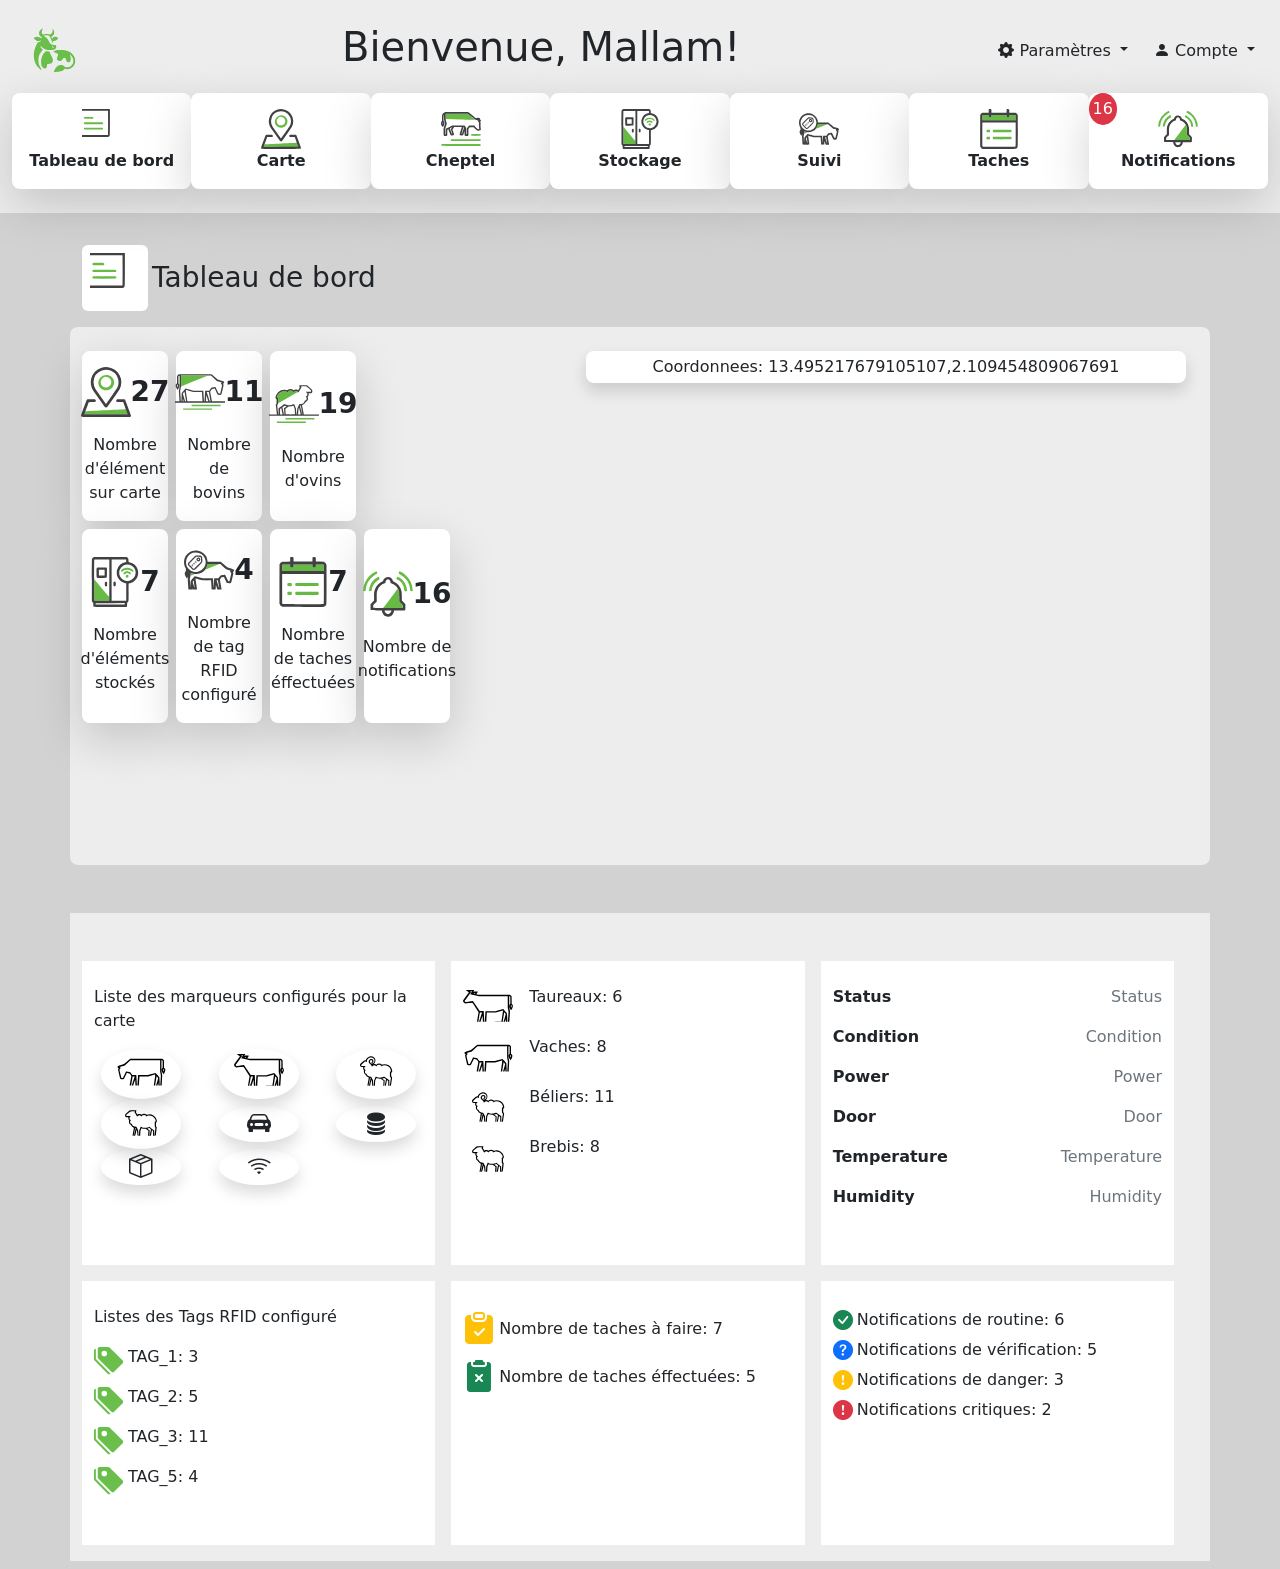
==== commit 0b431582: "version" ====
--- a/index.html
+++ b/index.html
@@ -11,7 +11,7 @@
 </head>
 
 <body>
-    <nav class="navbar navbar-expand-lg gray justify-content-center align-items-center d-flex flex-column ">
+    <nav class="navbar navbar-expand-lg gray d-flex flex-column ">
         <div class="container-fluid">
             <svg xmlns="http://www.w3.org/2000/svg" xml:space="preserve" width="85" height="85"
                 viewBox="0 0 158.8 158.8">
@@ -56,8 +56,9 @@
 
 
 
-        <section class="d-flex justify-content-between align-items-center gap-3">
-            <div class="d-flex flex-column justify-content-center align-items-center py-2 px-3 rounded-3 shadow-lg bg-white">
+        <section class="d-flex justify-content-around align-items-center container-fluid pb-3">
+            <div
+                class="d-flex flex-column justify-content-center align-items-center p-3 rounded-3 shadow-lg bg-white largeur">
                 <svg xmlns="http://www.w3.org/2000/svg" width="40" height="40" viewBox="30 30 100 100">
                     <path
                         d="M36.5 81.3c-.7-.2-1.6-1.2-1.7-1.9q-.2-1.4.8-2.3l.6-.5h22.5c24.8 0 23.1 0 23.8 1.2.7 1.3 0 2.9-1.3 3.3a1499.4 1499.4 0 0 1-44.7.1m-1-13.8q-1.4-1.3-.3-3c.7-1.1-.1-1.1 23.5-1.1 24.1 0 22.9 0 23.7 1.2q.7 1 .1 2.3c-.6 1.4 1 1.3-24 1.3H36.3Zm.1-13.5q-1.2-1-.7-2.5.3-1.2 1.7-1.5c1-.3 19.5-.2 20.4 0 1.3.5 2 2.1 1.3 3.4s-.2 1.2-11.6 1.2H36.2ZM22.8 26.4c0-2.6 0-3 .4-3.3.3-.3 3-.3 35.8-.3s35.6 0 35.8.3q.3.3.4 3.3v3H22.8Z"
@@ -70,8 +71,8 @@
                 <p class="fw-bold m-0">Tableau de bord</p>
             </div>
 
-            <div style="width: 160px;"
-                class="d-flex flex-column justify-content-center align-items-center py-2 px-3 rounded-3 shadow-lg bg-white">
+            <div
+                class="d-flex flex-column justify-content-center align-items-center p-3 rounded-3 shadow-lg bg-white largeur">
                 <svg xmlns="http://www.w3.org/2000/svg" width="40" height="40" viewBox="0 0 100.2 100">
                     <path
                         d="m6.8 94.6 1-3.2L9 88.5h.7c5.2-.4 79.9-4 80-4l3 8.1.8 2.2H50c-34.5 0-43.3 0-43.3-.2m40.4-48c-5.1-1.2-9.2-4.3-11.5-9a16.2 16.2 0 0 1 29-14.1 13 13 0 0 1 1.6 7.1c0 2.2 0 3-.5 4.3a16 16 0 0 1-11.2 11.3c-2 .5-5.6.7-7.4.3m5.8-6c3.7-1 6.6-3.9 7.5-7.5.6-2.3.3-5.2-.8-7.5-.9-1.7-2.9-3.7-4.8-4.6a10 10 0 0 0-12.2 2c-6.6 6.7-2 18 7.4 18q1.8 0 3-.3"
@@ -84,8 +85,8 @@
                 <p class="fw-bold m-0">Carte</p>
             </div>
 
-            <div style="width: 160px;"
-                class="d-flex flex-column justify-content-center align-items-center py-2 px-3 rounded-3 shadow-lg bg-white">
+            <div
+                class="d-flex flex-column justify-content-center align-items-center p-3 rounded-3 shadow-lg bg-white largeur">
                 <svg xmlns="http://www.w3.org/2000/svg" width="40" height="40" viewBox="0 0 254.1 215">
                     <path
                         d="M4 214.1c-3-1.8-3-8 0-10 .8-.7 13-.8 122.7-.8 93.5 0 122 .2 122.9.6q2.4 1 2.3 5.4c0 2.3-.1 2.8-1.2 4l-1.3 1.4-122 .1C8.1 215 5.4 215 4 214.1M64.6 183q-2.5-1.4-2.5-5c0-2.8.7-4.3 2.4-5.3 1.1-.7 8-.7 92.9-.7H249l1.5 1.4c1.3 1.4 1.4 1.7 1.4 4.4s0 3-1.4 4.3l-1.5 1.5h-91.7c-72.7 0-92-.2-92.7-.6m103-31.1q.5-.2.8 0 .2.3-.6.3t-.2-.3m27.3-.9q-.9-.2-2.1-1.4c-1.2-1.2-1.3-1.6-1.3-4.3 0-2.8.1-3 1.4-4.4l1.4-1.4 26.4-.1c18-.1 26.8 0 27.9.3 2.5.7 3.3 2.2 3.3 5.6s-.8 4.9-3.3 5.6c-1.5.4-51.6.5-53.7.1M18 149.7q-.8-1 .2-.1l.7.7q0 .5-.9-.6m156.3-23c0-10.7 0-15 .1-9.6zM27.4 141.5h1.7q.5.1-1 .2-1.4 0-.7-.2m133.2-20.1v-10.3zm3.4.8a912.8 912.8 0 0 1 0 0m89.3-12.5q0-1 .2-.5v1.3q-.2.4-.2-.8m-36-2-.8-1 1 .9q.8.7.9 1 0 .5-1.1-.9m-4.7-4.7-.9-1 1 .8q1.4 1.1.8 1.1zm13-1.5q-.8-1 .2-.2 1.1 1 .6 1zm15.6-5.1q0-.7.3-.3 0 .5 0 .8-.3.3-.3-.5m-45.8-.2-12-.2 11.9-.1c7.5 0 12 0 12.1.3l.2.3zm-52-.9q.2-.3.7-.2.8.6-.3.5-.5 0-.4-.3m107.7-2q0-.6.3-.2v.8q-.3.3-.3-.5m-10.3-1.6q0-1.2.3-.5v1.2q-.3.4-.3-.7m10-7.1q0-2.4.2-1.4v2.8q-.2 1-.2-1.4m-10-6.5q0-.8.2-.5.3.6 0 1-.1.5-.2-.5m10.3-2q0-.6.3-.2v.8q-.3.3-.3-.5m-9.9-3q0-.6.3-.2 0 .6 0 .8-.3.3-.3-.5M10 72.3q0-1 .2-.5v1q-.2.5-.2-.5m241.6 0q0-1 .2-.5v1q-.2.5-.2-.5M0 69.4q0-.7.3-.3v.9q-.3 0-.3-.6m22 0q0-.7.2-.3v.9q-.3 0-.2-.6M6.2 40.2a602.5 602.5 0 0 1 0 0m9.9-.6a620 620 0 0 1 0 0m106.9 7L33.4 44h-3.7V27.8c0-15 0-16.1.8-16.8.7-.6 5.9-.7 70.4-.6l69.6.1 2.1 1.2c1.2.6 11.4 9 22.8 18.8 16.5 14 21 17.8 22.6 18.3 1.8.5 1.7.6-3.7.5-3 0-44.2-1.2-91.3-2.7M19 45.1q0-1.2.2-.7v1.5q-.2.5-.2-.8M223 38h1q.5.2-.4.2t-.6-.2m17.4-2.6h1.3q.4.2-.7.2t-.6-.2M11.6 9.7q0-.1.8-.7 1-.8.1.1-.8 1.2-.9.6M28.7.1h.8q.3.3-.5.3t-.3-.3M169 .1h.8q.2.3-.6.3t-.2-.3"
@@ -98,8 +99,8 @@
                 <p class="fw-bold m-0">Cheptel</p>
             </div>
 
-            <div style="width: 160px;"
-                class="d-flex flex-column justify-content-center align-items-center py-2 px-3 rounded-3 shadow-lg bg-white">
+            <div
+                class="d-flex flex-column justify-content-center align-items-center p-3 rounded-3 shadow-lg bg-white largeur">
                 <svg xmlns="http://www.w3.org/2000/svg" width="40" height="40" viewBox="0 0 278.4 300">
                     <path
                         d="m23 281.1.1-4.2h174l-86.8.1-86.8.2-.3 4-.2 4.1zm-7.6-19.4c-1-1-1-6.2-.9-64.7l.2-63.6L59.4 187l44.7 53.7.3-113.4.3-113.3.2 108c0 59.5 0 115.4-.3 124.4l-.4 16.3H60.3c-41.8 0-44 0-45-1.1M207.8 123c-3.9-2.3-5.2-6.2-3.5-10.5 2.4-6.3 10.1-7.6 14.7-2.3 3.4 3.9 2 10.8-2.7 13a10 10 0 0 1-8.5-.2m-15-19.5q-3.3-1.3-3.2-5.2c0-1.5.6-2.5 3-4.8 9-8.7 24-10.2 35.1-3.4q10.9 6.6 5.7 12-3.7 3.8-8.7-.4a19.4 19.4 0 0 0-24.7 0c-3 2.5-4.7 3-7.2 1.8m-15-15q-3.1-1.7-3.2-5.4c0-3 7.5-9.4 15.3-13.4a42 42 0 0 1 20.4-4.7c9.5-.4 15.6.7 22.7 4 7.5 3.3 16.1 10 16.9 13 .5 2-.7 5.4-2.2 6.3-2.6 1.4-5.1.8-8.5-2.1q-6.9-6-15.1-8.6a42 42 0 0 0-23.4 0 44 44 0 0 0-15 8.5c-3.7 3.1-5.4 3.6-7.9 2.4"
@@ -112,8 +113,9 @@
                 <p class="fw-bold m-0">Stockage</p>
             </div>
 
-            <div style="width: 160px;"
-                class="d-flex flex-column justify-content-center align-items-center py-2 px-3 rounded-3 shadow-lg bg-white">
+            <div "
+                class=" d-flex flex-column justify-content-center align-items-center p-3 rounded-3 shadow-lg bg-white
+                largeur">
                 <svg xmlns="http://www.w3.org/2000/svg" width="40" height="40" viewBox="0 0 752.2 590.4">
                     <path
                         d="M309.7 451.4c18-.2 47.5-.2 65.5 0 18 .1 3.3.3-32.8.3s-50.8-.2-32.7-.3M98.5 377.8c.6-1.6 1.2-11 1.5-20.9s.8-18 1.1-18 3.8 1.4 7.9 3c14 6 37.7 12.3 45.7 12.3 2 0 3.5.5 3.5 1 0 .9-36.5 16.2-58.3 24.6-2 .7-2.2.4-1.4-2m218-88.3c15.6-17.6 29.7-47 35.5-73.8 1.3-6 2.5-11 2.7-11.1.2-.2 40.2-.2 88.9 0l88.5.3-105.2 42.5a9110 9110 0 0 0-110 45l-5 2.4zm-222-33-30.1-30.4 30.4 30.1 30.4 30.4c0 .9-2.8-1.8-30.7-30m67.3 10c0-.1 20.8-21 46.3-46.3l46.4-46-46 46.3c-42.9 43-46.7 46.9-46.7 46M95.6 153a1133 1133 0 0 1 30.7-30.1c.4 0-13 13.6-29.5 30.1A1133 1133 0 0 1 66.1 183c-.3 0 13-13.5 29.5-30m309.2 18.6c26.2-.2 68.7-.2 94.5 0s4.3.3-47.6.3c-52 0-73-.1-46.9-.3"
@@ -126,8 +128,9 @@
                 <p class="fw-bold m-0">Suivi</p>
             </div>
 
-            <div style="width: 160px;"
-                class="d-flex flex-column justify-content-center align-items-center py-2 px-3 rounded-3 shadow-lg bg-white">
+            <div "
+                class=" d-flex flex-column justify-content-center align-items-center p-3 rounded-3 shadow-lg bg-white
+                largeur">
                 <svg xmlns="http://www.w3.org/2000/svg" width="40" height="40" viewBox="0 0 94.2 100">
                     <path
                         d="M16.9 75.7c-1-.4-1.1-.8-1.1-3 0-3.2.3-3.4 4.9-3.3l3.1.1.5.6c.5.5.5.7.5 2.5l-.2 2.4c-.4.8-1.4 1-4.3 1q-2.9 0-3.4-.3m16 .1c-1-.4-1.2-1-1.2-3.1 0-2 0-2.1.6-2.6l.5-.6h22l22.5.1c1 .4 1.1.9 1.1 3 0 2.3-.2 2.8-1.2 3.2-.8.2-43.7.3-44.3 0m-16-17.7c-1-.4-1.1-.8-1.1-3 0-3.2.3-3.4 4.9-3.3l3.1.1.5.6c.5.5.5.7.5 2.5l-.2 2.4c-.4.8-1.4 1-4.3 1q-2.9 0-3.4-.3m16 .1c-1-.4-1.2-1-1.2-3.1 0-2 0-2.1.6-2.6l.5-.6h22l22.5.1c1 .4 1.1.9 1.1 3 0 2.3-.2 2.8-1.2 3.2-.8.2-43.7.3-44.3 0M5.4 22.4c0-6 0-6.6 1-7.3.4-.3 1.4-.3 7.7-.3h7.3v2.5c0 2.4 0 2.5.5 3s.6.5 3 .5h2.3l.5-.6c.5-.6.5-.7.5-3v-2.4H66v2.5c.1 2.5.1 2.5.7 3s.7.5 2.8.5c3.1 0 3.3-.2 3.3-3.7v-2.3h7.3c6.3 0 7.3 0 7.7.3 1 .7 1 1.3 1 7.3V28H5.4Z"
@@ -140,8 +143,8 @@
                 <p class="fw-bold m-0">Taches</p>
             </div>
 
-            <div style="width: 160px;"
-                class="position-relative    d-flex flex-column justify-content-center align-items-center py-2 px-3 rounded-3 shadow-lg bg-white">
+            <div class=" position-relative d-flex flex-column justify-content-center align-items-center p-3
+                rounded-3 shadow-lg bg-white largeur">
                 <svg xmlns="http://www.w3.org/2000/svg" width="40" height="40" viewBox="0 0 63.7 58">
                     <path
                         d="M31 57.9h.3-.2q-.2 0 0 0m1.4 0h.3-.2q-.2 0 0 0m-3.6-4.7-.3-.4zl.4.4zm6 0 .3-.3zl-.3.2zM24 50.8q0-.2.1 0v.2zm15.3 0q0-.2.1 0v.2zm-12-.3q0-.3.2 0v.1zm8.7 0q0-.3 0 0v.1zm-10.2-3.9c.2 0 18.3-24.2 18.4-24.4l.2.1c.4.8 1 2.4 1.3 3.5s.3 1.2.3 7l.1 5.7 2.2 2.2 2.3 2.5v1.6l-.1 1.6-.3.3H26m-12.2-4.2.6-.5zl-.5.6Zm-4.2-.1v-.1q.2.1 0 .2zm44.5 0q0-.3.1-.1v.2zM51 38.5l-.8-.8zl.8.8zm-38.1 0 .8-.8zl-.8.8q0-.1.7-.8m4.2.5.3-.3-.2.3-.3.2zm.6-5.8v-2.5zm31.8-5.6v-.2.3zm-35.2-.1v-.2.3zm3.4-.2q0-.2.1 0v.1zm35.4-2q-.2-.1-.3-1.5A17 17 0 0 0 42.6 10c-.2-.3-.2-.3 0-.9l1-2.1q.5 0 2.6 1.1c5.6 3.4 9.4 9.5 9.9 16 0 1 0 1-.2 1.2-.4.3-2.6.3-2.9 0m-52.9 0A28.2 28.2 0 0 1 17.1 0a9 9 0 0 1 1.2 2.6c0 .2-.2.4-1.5 1L14.6 5A25 25 0 0 0 3.4 24l-.2 1.2c-.2.3-2.9.2-3 0m7.6 0c-.1-.4 0-2.4.3-3.6A21 21 0 0 1 19 7.3q1-.6 1.2-.1c.2.2 1 2.2 1 2.5s-.1.4-1.1 1A18 18 0 0 0 11 24l-.2 1.2H7.7m52.7 0-.2-1.7A25 25 0 0 0 46.7 3.7q-1.5-.7-1.4-1c0-.3.8-2.2 1-2.5l.4-.2A26 26 0 0 1 53 3.9a28.7 28.7 0 0 1 10.4 21.3 7 7 0 0 1-3 0m-39.2-5.8.2-.3zl-.3.2zm20.6-.7q-.2-.3 0 0 .4.2.2.2zm-19.5-.4.2-.2q.2-.3 0 0zm-4.1-.7.2-.2q.3-.2 0 0zm11.2-6 .3-.2q.2-.3 0 0zm2.2-1.1h.5-.5M36.3 9l-.2-.2zl.2.3zm-4.6-1.9h.3l-.2.1q-.2 0 0 0"
@@ -160,11 +163,10 @@
     </nav>
 
 
-
-    <section class="gris">
-        <div class="container d-flex pt-3">
-            <div class="bg-white d-flex justify-content-center align-items-center p-1 my-2 rounded-2">
-                <svg xmlns="http://www.w3.org/2000/svg" width="40" height="40" viewBox="30 30 100 100">
+    <section class="gris py-2">
+        <div class="container d-flex pt-3 align-items-center gap-1">
+            <div class="bg-white d-flex justify-content-center align-items-center p-2 my-2 rounded-2">
+                <svg xmlns="http://www.w3.org/2000/svg" width="50" height="50" viewBox="30 30 100 100">
                     <path
                         d="M36.5 81.3c-.7-.2-1.6-1.2-1.7-1.9q-.2-1.4.8-2.3l.6-.5h22.5c24.8 0 23.1 0 23.8 1.2.7 1.3 0 2.9-1.3 3.3a1499.4 1499.4 0 0 1-44.7.1m-1-13.8q-1.4-1.3-.3-3c.7-1.1-.1-1.1 23.5-1.1 24.1 0 22.9 0 23.7 1.2q.7 1 .1 2.3c-.6 1.4 1 1.3-24 1.3H36.3Zm.1-13.5q-1.2-1-.7-2.5.3-1.2 1.7-1.5c1-.3 19.5-.2 20.4 0 1.3.5 2 2.1 1.3 3.4s-.2 1.2-11.6 1.2H36.2ZM22.8 26.4c0-2.6 0-3 .4-3.3.3-.3 3-.3 35.8-.3s35.6 0 35.8.3q.3.3.4 3.3v3H22.8Z"
                         style="display:inline;fill:#67bb44;stroke-width:.2" />
@@ -174,110 +176,133 @@
                 </svg>
             </div>
 
-            <h1>Tableau de bord</h1>
+            <p class="m-0 fs-3">Tableau de bord</p>
         </div>
 
 
-        <div class="container d-flex gray p-3 rounded-3 gap-4">
+        <div class="container d-flex gray p-4 rounded-3 mt-2">
             <div class="col d-flex gap-2 flex-column">
                 <div class="row d-flex gap-2">
-                    <div style=" height:150px;"
-                        class="col col-md-3 d-flex flex-column justify-content-center align-items-center py-2 px-3 rounded-3 shadow-lg bg-white">
-                        <svg xmlns="http://www.w3.org/2000/svg" width="40" height="40" viewBox="30 30 100 100">
-                            <path
-                                d="M36.5 81.3c-.7-.2-1.6-1.2-1.7-1.9q-.2-1.4.8-2.3l.6-.5h22.5c24.8 0 23.1 0 23.8 1.2.7 1.3 0 2.9-1.3 3.3a1499.4 1499.4 0 0 1-44.7.1m-1-13.8q-1.4-1.3-.3-3c.7-1.1-.1-1.1 23.5-1.1 24.1 0 22.9 0 23.7 1.2q.7 1 .1 2.3c-.6 1.4 1 1.3-24 1.3H36.3Zm.1-13.5q-1.2-1-.7-2.5.3-1.2 1.7-1.5c1-.3 19.5-.2 20.4 0 1.3.5 2 2.1 1.3 3.4s-.2 1.2-11.6 1.2H36.2ZM22.8 26.4c0-2.6 0-3 .4-3.3.3-.3 3-.3 35.8-.3s35.6 0 35.8.3q.3.3.4 3.3v3H22.8Z"
-                                style="display:inline;fill:#67bb44;stroke-width:.2" />
-                            <path
-                                d="M22.3 99.7a6 6 0 0 1-3.8-3.4C18 95.3 18 94 18 59c0-35.2 0-36.3.4-37.3a6 6 0 0 1 3-3.1l1-.5h73l1 .5a6 6 0 0 1 3 3.1c.4 1 .4 2 .4 37.3s0 36.3-.4 37.3a6 6 0 0 1-3 3.1l-1 .5H59.3c-28.8 0-36.4 0-37-.2M95 94.8c.1-.3.2-10 .2-30.4L95 34.3H22.9v30.2l.1 30.4c.2.3 6.2.3 36 .3 35.2 0 35.8 0 36-.4m.2-68.4q0-3-.4-3.3c-.2-.3-3-.3-35.8-.3a384 384 0 0 0-35.8.3c-.4.3-.4.7-.4 3.3v3h72.4ZM4.3 81.7a6 6 0 0 1-3.8-3.4C0 77.3 0 76 0 41 .1 5.8.1 4.7.5 3.7a6 6 0 0 1 3-3.1l1-.5h73.2l1 .5q2.3 1.4 3 3.5.3.9.3 4.5c0 4-.2 4.8-1.2 5.3-.8.4-2 .4-2.6 0-.9-.7-1-1.2-1-5 0-2.9 0-3.5-.3-3.8S73 4.8 41 4.8c-32 0-35.6 0-35.9.3S4.8 9 4.8 41c0 32 0 35.6.3 35.9s.9.3 3.7.3c3.8 0 4.4.1 4.9 1.2.6 1.2 0 2.8-1.2 3.3-.9.4-7 .4-8.2 0"
-                                style="display:inline;fill:#414042;stroke-width:.2" />
-                        </svg>
-
-                        <p class="fw-bold m-0">Tableau de bord</p>
-                    </div>
-
-                    <div
-                        class="col col-md-3 d-flex flex-column justify-content-center align-items-center py-2 px-3 rounded-3 shadow-lg bg-white">
-                        <svg xmlns="http://www.w3.org/2000/svg" width="40" height="40" viewBox="0 0 100.2 100">
-                            <path
-                                d="m6.8 94.6 1-3.2L9 88.5h.7c5.2-.4 79.9-4 80-4l3 8.1.8 2.2H50c-34.5 0-43.3 0-43.3-.2m40.4-48c-5.1-1.2-9.2-4.3-11.5-9a16.2 16.2 0 0 1 29-14.1 13 13 0 0 1 1.6 7.1c0 2.2 0 3-.5 4.3a16 16 0 0 1-11.2 11.3c-2 .5-5.6.7-7.4.3m5.8-6c3.7-1 6.6-3.9 7.5-7.5.6-2.3.3-5.2-.8-7.5-.9-1.7-2.9-3.7-4.8-4.6a10 10 0 0 0-12.2 2c-6.6 6.7-2 18 7.4 18q1.8 0 3-.3"
-                                style="display:inline;fill:#67bb44;stroke-width:.2" />
-                            <path
-                                d="M1.6 99.6Q.1 98.8.1 97.3c0-1 11-31 11.6-31.7.9-1 1.2-1 8.7-1 6.4 0 7.2 0 7.8.4 1.4.7 2 2.3 1.3 3.7s-.7 1.4-7.7 1.5l-6.3.1-2.2 6.2a388 388 0 0 0-6.5 18.2h86.6l-1.8-4.8-4.4-12.2-2.7-7.5h-6c-6 0-6 0-6.7-.5-1.9-1.2-1.8-3.7.2-4.7.6-.4 1.4-.4 7.8-.4 7.8 0 8 0 8.8 1.2.4.5 11.1 29.5 11.5 31q.1.7-.2 1.6c-.8 1.8 4.2 1.6-49.7 1.6-45.2 0-48 0-48.6-.4m47-18.8q-.7-.4-1.3-1.1L24.6 47.4c-2-2.9-3.6-6.8-4.4-10.8a30.6 30.6 0 1 1 57.2 8q-1.1 2.2-12.7 18.6l-12 17c-1 1-2.6 1.2-4 .6M60.8 59c5.8-8.3 11-16 11.5-17 3.6-6.7 3.9-14.5.8-21.5A25 25 0 0 0 42 6.8a24.9 24.9 0 0 0-16.7 21.7q-.8 8.9 4.2 16.4L50 74c.1 0 5-6.8 10.7-15"
-                                style="display:inline;fill:#414042;stroke-width:.2" />
-                        </svg>
-
-                        <p class="fw-bold m-0">Carte</p>
-                    </div>
-
-                    <div
-                        class="col col-md-3 d-flex flex-column justify-content-center align-items-center py-2 px-3 rounded-3 shadow-lg bg-white">
-                        <svg xmlns="http://www.w3.org/2000/svg" width="40" height="40" viewBox="0 0 254.1 215">
-                            <path
-                                d="M4 214.1c-3-1.8-3-8 0-10 .8-.7 13-.8 122.7-.8 93.5 0 122 .2 122.9.6q2.4 1 2.3 5.4c0 2.3-.1 2.8-1.2 4l-1.3 1.4-122 .1C8.1 215 5.4 215 4 214.1M64.6 183q-2.5-1.4-2.5-5c0-2.8.7-4.3 2.4-5.3 1.1-.7 8-.7 92.9-.7H249l1.5 1.4c1.3 1.4 1.4 1.7 1.4 4.4s0 3-1.4 4.3l-1.5 1.5h-91.7c-72.7 0-92-.2-92.7-.6m103-31.1q.5-.2.8 0 .2.3-.6.3t-.2-.3m27.3-.9q-.9-.2-2.1-1.4c-1.2-1.2-1.3-1.6-1.3-4.3 0-2.8.1-3 1.4-4.4l1.4-1.4 26.4-.1c18-.1 26.8 0 27.9.3 2.5.7 3.3 2.2 3.3 5.6s-.8 4.9-3.3 5.6c-1.5.4-51.6.5-53.7.1M18 149.7q-.8-1 .2-.1l.7.7q0 .5-.9-.6m156.3-23c0-10.7 0-15 .1-9.6zM27.4 141.5h1.7q.5.1-1 .2-1.4 0-.7-.2m133.2-20.1v-10.3zm3.4.8a912.8 912.8 0 0 1 0 0m89.3-12.5q0-1 .2-.5v1.3q-.2.4-.2-.8m-36-2-.8-1 1 .9q.8.7.9 1 0 .5-1.1-.9m-4.7-4.7-.9-1 1 .8q1.4 1.1.8 1.1zm13-1.5q-.8-1 .2-.2 1.1 1 .6 1zm15.6-5.1q0-.7.3-.3 0 .5 0 .8-.3.3-.3-.5m-45.8-.2-12-.2 11.9-.1c7.5 0 12 0 12.1.3l.2.3zm-52-.9q.2-.3.7-.2.8.6-.3.5-.5 0-.4-.3m107.7-2q0-.6.3-.2v.8q-.3.3-.3-.5m-10.3-1.6q0-1.2.3-.5v1.2q-.3.4-.3-.7m10-7.1q0-2.4.2-1.4v2.8q-.2 1-.2-1.4m-10-6.5q0-.8.2-.5.3.6 0 1-.1.5-.2-.5m10.3-2q0-.6.3-.2v.8q-.3.3-.3-.5m-9.9-3q0-.6.3-.2 0 .6 0 .8-.3.3-.3-.5M10 72.3q0-1 .2-.5v1q-.2.5-.2-.5m241.6 0q0-1 .2-.5v1q-.2.5-.2-.5M0 69.4q0-.7.3-.3v.9q-.3 0-.3-.6m22 0q0-.7.2-.3v.9q-.3 0-.2-.6M6.2 40.2a602.5 602.5 0 0 1 0 0m9.9-.6a620 620 0 0 1 0 0m106.9 7L33.4 44h-3.7V27.8c0-15 0-16.1.8-16.8.7-.6 5.9-.7 70.4-.6l69.6.1 2.1 1.2c1.2.6 11.4 9 22.8 18.8 16.5 14 21 17.8 22.6 18.3 1.8.5 1.7.6-3.7.5-3 0-44.2-1.2-91.3-2.7M19 45.1q0-1.2.2-.7v1.5q-.2.5-.2-.8M223 38h1q.5.2-.4.2t-.6-.2m17.4-2.6h1.3q.4.2-.7.2t-.6-.2M11.6 9.7q0-.1.8-.7 1-.8.1.1-.8 1.2-.9.6M28.7.1h.8q.3.3-.5.3t-.3-.3M169 .1h.8q.2.3-.6.3t-.2-.3"
-                                style="display:inline;fill:#68bb44;stroke-width:.429915" />
-                            <path
-                                d="M20.9 151.4q-3.1-1.6-4.1-4-.5-1.4-.5-22.2v-20.9l5-15.1 5-15.2-3.2-11.7-3.6-13c-.2-.8-.4-8.3-.6-16.8L18.7 17l-1.3 2.6-1.3 2.5-.1 16.6-.1 16.5 1.2 1.7a25 25 0 0 1 5 15.5c0 7.4-2.4 13-7.8 18.7l-3.1 3.3L8 91a25.6 25.6 0 0 1-3.4-32.9l1.8-2.7V38.7c0-16.2 0-16.8 1-20.1C10 10 16.4 3.7 25.2 1 27.6.3 31 .2 99 .2h71.4l3.1 1c1.7.6 4.3 1.8 5.6 2.7 1.3.8 11 9 21.6 18C219 37.5 220 38.3 221.6 38.3c2 0 12.4-1.5 15.3-2.1q7.2-1.8 9.9 2.6c1.5 2.5 1.5 4 .2 7.3-.2.5 0 .8 1.4 1.2q3.6 1.1 5 4.2c1.3 3.2 0 6.9-3 8.7l-1.8 1 1.6 3c1.7 3.4 1.8 4.1 1 14.3-.6 7.2-.3 13.8 1.1 23.5 1.1 7.3 1.1 9.2.1 11-1 2.1-2.3 2.7-9.3 4.8-7.7 2.3-8.2 2.2-13.7-1.3a76 76 0 0 1-20.5-18l-1.9-2.6h-23.3l-4.8 5.8-4.8 5.9v39.1l-1 1.8c-1.6 2.7-3.4 3.4-9.2 3.6-8.7.4-11.5-.5-13.3-4.2-1-1.9-1-2.3-1-14.8v-13l-4.2 12.4c-2.3 6.8-4.6 12.7-5 13.3-1.8 2-3.9 2.5-10.3 2.5-6.7 0-8-.3-10-2.7a7 7 0 0 1-1.7-6c.1-.7 3.3-10.7 7-22.2l6.6-21.5c0-.3-7-.5-24.2-.4H83.6l-4.7 6.7-5.5 7.9-.8 1.2 5 13.7c2.6 7.5 5 14.2 5.1 14.8.4 1.8-.5 4.6-2 6.2-2 2-4.2 2.4-11 2.3-5.3-.2-6-.3-7.5-1.2-.9-.6-2-1.7-2.4-2.6l-7-18.3-6.2-17-3.3 1.6-3.1 1.7L40 130l-.2 17.4-1.3 1.6c-2 2.7-3.8 3.3-10.3 3.3-4.6 0-6-.2-7.3-.8m9.1-27.6.1-17.8 20.5-10.5 20.5-10.4h78.4l5.4 8.2 5.5 8.2v40h3.9V103l7.1-8.7 7.2-8.8h33.7l2.7 4a68 68 0 0 0 21 19.4c1 .3 6.9-1.5 6.9-2.1l-1-6.5a140.8 140.8 0 0 1-.5-27.9l.5-3-3.8-6-3.8-6 2.2-1.2c1.1-.5 2.1-1.1 2.1-1.3s-9.8-3.2-20.2-6.2c-2.2-.6-4.3-2.3-23-18.3a478 478 0 0 0-22.8-18.8l-2.1-1.2h-69.6c-65-.2-69.7-.1-70.5.5s-.8 1.6-.6 19.3v18.5l3.7 12.8L37 74.3 31.9 90l-5.3 15.6V142l1.7-.1 1.6-.1zm41.8 13.4-4.7-13.8-4.8-14c0-.3 1.9-3.1 4.1-6.4l4.1-6c0-.5-13.8 6.7-14 7.2-.1.3 2.3 7.4 5.4 15.8l6.1 16.4c.4 1 .7 1.2 2.1 1.2q1.6 0 1.7-.4m67-15.4 6.3-19.4 1.1-3.6-1.1-2q-1-1.6-1.5-1.5c-.2.2-3.3 9.8-7 21.3l-6.6 21h3.6zM12.3 73.4c.3-3.2-.4-7.2-1.1-6.5-1.2 1.2-1.3 8.7-.2 10.5.5 1 1.1-.8 1.3-4"
-                                style="display:inline;fill:#414042;stroke-width:.429915" />
-                        </svg>
-
-                        <p class="fw-bold m-0">Cheptel</p>
+                    <div
+                        class="col col-md-2 d-flex flex-column justify-content-center align-items-center p-3 rounded-3 shadow-lg bg-white text-center">
+                        <div class="d-flex justify-content-center align-items-center mb-3">
+                            <svg xmlns="http://www.w3.org/2000/svg" width="50" height="50" viewBox="0 0 100.2 100">
+                                <path
+                                    d="m6.8 94.6 1-3.2L9 88.5h.7c5.2-.4 79.9-4 80-4l3 8.1.8 2.2H50c-34.5 0-43.3 0-43.3-.2m40.4-48c-5.1-1.2-9.2-4.3-11.5-9a16.2 16.2 0 0 1 29-14.1 13 13 0 0 1 1.6 7.1c0 2.2 0 3-.5 4.3a16 16 0 0 1-11.2 11.3c-2 .5-5.6.7-7.4.3m5.8-6c3.7-1 6.6-3.9 7.5-7.5.6-2.3.3-5.2-.8-7.5-.9-1.7-2.9-3.7-4.8-4.6a10 10 0 0 0-12.2 2c-6.6 6.7-2 18 7.4 18q1.8 0 3-.3"
+                                    style="display:inline;fill:#67bb44;stroke-width:.2" />
+                                <path
+                                    d="M1.6 99.6Q.1 98.8.1 97.3c0-1 11-31 11.6-31.7.9-1 1.2-1 8.7-1 6.4 0 7.2 0 7.8.4 1.4.7 2 2.3 1.3 3.7s-.7 1.4-7.7 1.5l-6.3.1-2.2 6.2a388 388 0 0 0-6.5 18.2h86.6l-1.8-4.8-4.4-12.2-2.7-7.5h-6c-6 0-6 0-6.7-.5-1.9-1.2-1.8-3.7.2-4.7.6-.4 1.4-.4 7.8-.4 7.8 0 8 0 8.8 1.2.4.5 11.1 29.5 11.5 31q.1.7-.2 1.6c-.8 1.8 4.2 1.6-49.7 1.6-45.2 0-48 0-48.6-.4m47-18.8q-.7-.4-1.3-1.1L24.6 47.4c-2-2.9-3.6-6.8-4.4-10.8a30.6 30.6 0 1 1 57.2 8q-1.1 2.2-12.7 18.6l-12 17c-1 1-2.6 1.2-4 .6M60.8 59c5.8-8.3 11-16 11.5-17 3.6-6.7 3.9-14.5.8-21.5A25 25 0 0 0 42 6.8a24.9 24.9 0 0 0-16.7 21.7q-.8 8.9 4.2 16.4L50 74c.1 0 5-6.8 10.7-15"
+                                    style="display:inline;fill:#414042;stroke-width:.2" />
+                            </svg>
+                            <span class="fw-bold fs-3">27</span>
+                        </div>
+
+                        <p class="m-0">Nombre d'élément sur carte</p>
+                    </div>
+
+                    <div
+                        class="col col-md-2 d-flex flex-column justify-content-center align-items-center p-3 rounded-3 shadow-lg bg-white text-center">
+                        <div class="d-flex justify-content-center align-items-center mb-3">
+                            <svg xmlns="http://www.w3.org/2000/svg" width="50" height="50" viewBox="0 0 126.4 90.2">
+                                <path
+                                    d="M0 70.3v-1.8h11.2V67l-.8-13-.7-11.6 1-5.3 1-5.3v-28h-.5Q9.7 3.9 9 4.9c-.3.6-.3.9-.3 9.4v8.8l.7.9a6 6 0 0 1 1.7 4.1c.2 2.2-.3 4-1.7 6.8-1 2.1-2.7 4.6-3 4.6s-2-2.7-3-4.5c-1.2-2.5-1.6-4-1.7-6.1v-2l1-1.3 1.6-1.9.7-.5v-8.4c0-5 .1-8.8.2-9.4A6 6 0 0 1 9 .7l1.2-.6h40.6L91.4 0l.9.4c.5.2 3.7 2.9 8.2 6.9l7.4 6.4 7.6 2.4c7.1 2.3 7.6 2.5 8.2 3q.7.7.6 1.6 0 2.3-2 3.2-1 .5-.9.6l.8 1.7.8 1.5-2.5 11-2.9 11.7a5 5 0 0 1-2.6 2.2c-1 .3-5.1 0-6-.4-1.2-.5-1.7-1.3-5-8.6l-3.4-7.2-3.5.5-3.5.6c-.3 0-4.7 6.3-4.7 6.7l2.2 12.3 2.3 12h33v3.6H0ZM16.1 67l.5-10.5.4-9 1-1 4.8-5.8 3.9-4.6 2.1.6 10 2.8 7.8 2.2h25v.6l.9 13.4.8 12.7.7.1h.6l.1-1 .8-13.4.7-12.4h10.2L89 38l2.8-3.6 5.3-1c4.5-.7 5.3-.8 5.4-.6l4 8.3 3.6 8h1.1c1.5.2 3 .2 3.1 0l4.8-21.1-1.8-2.6-1.6-2.3 1.5-.8 1.3-1-6.3-2c-4.4-1.3-6.3-2-6.6-2.2l-14-12.8-.8-.7H15.1v28.9l-1 5.1-1 5L14 55l.7 12.9q-.2.7.7.6h.7zm5.8 1c-.3-1.3-2-6.4-2.1-6.1l-.2 3.4v3.2H22Zm6 0-3.7-23c-.1-.5-.1-.5-2 1.6-2 2.1-2 2.2-2 3s.7 3.5 2.6 9.7l2.7 9q0 .3 1.3.2H28zm41.7-.3c-.1-.5-.5-5.7-.8-11.7L68 45.3H46L41.8 44l-9-2.6c-4.7-1.3-5-1.4-5.2-1-.3.2-.2 1.4 1.5 13.6l2 14v.4h38.5Zm14.6.7-5.2-15-.3 4.4-.2 7.5-.1 3.2h3zm5.4-.5-2-11.6-2-11h-5.4l.2.4 7.4 22.5 1 .2q1.2.1.8-.5M7 31.4c.4-.8.5-1.4.5-2.6 0-1.5 0-1.6-.5-2.1l-.6-.6-.5.8q-.7.8-.6 1.8c0 1.3 1 4.8 1.2 4.1z"
+                                    style="display:inline;fill:#424143;stroke-width:.180349" />
+                                <path
+                                    d="M20.4 88.4v-1.8h73v3.6h-73Zm21.4-9.1v-1.7h73.4V81H41.8ZM15.2 18V3.6h33.6c18.6 0 33.6 0 33.4.2L48.7 17.4 15.3 30.9v.7z"
+                                    style="display:inline;fill:#66ba44;stroke-width:.180349" />
+                            </svg>
+                            <span class="fw-bold fs-3">11</span>
+                        </div>
+
+                        <p class="m-0">Nombre de bovins</p>
+                    </div>
+
+                    <div
+                        class="col col-md-2 d-flex flex-column justify-content-center align-items-center p-3 rounded-3 shadow-lg bg-white text-center">
+                        <div class="d-flex justify-content-center align-items-center mb-3">
+                            <svg xmlns="http://www.w3.org/2000/svg" width="50" height="50" viewBox="0 0 126.4 96.2">
+                                <g style="display:inline">
+                                    <path
+                                        d="M19.9 94.4v-1.8h73.3v1.8l.1 1.8H19.8Zm21.7-9.2v-1.7h73.3V87H41.6ZM22.9 39.8v-6.7h-1.4c-1.4-.1-1.4-.1-1.5-.7a18.5 18.5 0 0 1 13.5-16.2c2.2-.6 6.8-.8 8.4-.4q2.4.5 3.8 2l.9.9.8-1.1q3.2-4.3 7.7-3.9 3.5.3 5.9 3.7l1 1.3 1.2-1.3 2-1.6a6 6 0 0 1 7.2 1.1l.7.7-18.9 11L29.1 43l-6.2 3.5z"
+                                        style="display:inline;fill:#66ba44;stroke-width:.192385" />
+                                    <path
+                                        d="M0 76.4v-1.8h19.8v-.5L18.5 62 17 50.3l1-1.7 1.1-1.6v-5.3c0-4.6 0-5.3-.2-5.3-.5 0-1.7-1.2-2-2-1-1.7-.2-6.3 1.7-10A22 22 0 0 1 44 12.9l2 .7 1-.9c2.4-1.7 4.3-2.4 7.2-2.4q4 0 7.2 2.5l.8.6 1-.5q2.3-1.2 4.7-1.2c1.9 0 2.9.3 4.5 1l1.3.7 2.2-3.7L78 5.8q0-.3-.8-1.5-.7-1.1-.8-1.7c-.2-.6.3-1.7.9-2 .3-.2 2.5-.2 8.5-.2h8l1.4.6c2 .7 3.1 1.5 7.2 5.2 6.6 5.8 7 6.3 7.3 8.9.1 1.4-.4 3.5-1.1 4.4-.9 1.1-1.6 1.3-5.2 1.3h-3.3l.2.6.1 2.7c0 2 0 2-.7 3.4q-.7 1.4-1.4 2.1l-.6.6.3 1.1a9 9 0 0 1-4.2 11q-.8.2-1 1a15 15 0 0 1-8.2 7.6q-1.2.3-1 .7L88 74.2l.1.4h38.1v3.5H0Zm34.2-2L31 58.5l-1.5 1-1.5 1v14.1h3.2c2.4 0 3.1 0 3.1-.2m4.6-1.1-1-14.3 3.5-2.5c3-2.2 3.6-2.8 2.9-2.8l-2.6-.7-2.3-.7-2.6 1.9Q34 56 34 56.4l3.7 18 .6.2h.5zm26.8 1-.4-7.3-.4-7-1.4-3.5-1.6-3.7q-.3 0-2 .5a26 26 0 0 1-7.7 1.3l-2.8.1-4 3-4.1 3v1c.2 1.2 1 12 1 12.6 0 .3.4.3 11.7.3 11 0 11.7 0 11.7-.3m5.1-7.4.7-7.5 2.6-5.6 2.7-5.5H79c3.9 0 6-.8 8.3-3q2-1.8 3-4.6c.2-.9.3-1 1.1-1.2a6 6 0 0 0 3.3-2.8c.5-1 .6-1.4.6-2.6 0-1.7-.2-2.2-1.5-4-1-1.1-1-1 .5-1.9 2.5-1.4 3.6-4.3 2.5-6.7q-.4-1-2-2.6L93 17h13.1l.2-.9q.3-1.6-.6-2.8l-4.6-4.2c-6.7-6-5.8-5.6-14-5.7h-6l.6 1 .5 1.3c0 .2-1.8 3.2-4 6.7L74.4 19l-1.3-1.4c-1.5-1.6-2.5-2.1-4-2.4q-3.2-.5-5.9 2.2L62 18.7l-1-1.3a8 8 0 0 0-6-3.7c-2.8-.3-5.6 1.1-7.6 3.9l-.8 1-.9-.7q-1.4-1.6-3.8-2.1c-1.6-.4-6.2-.2-8.4.4A18.5 18.5 0 0 0 20 32.4c.1.6.1.6 1.5.7h1.4v14.6l-1 1.7-1.1 1.7L22 62.8c1.3 11.6 1.3 11.7 1.7 11.7h.4V58.8l7.2-5.2 7.3-5.2 2.6.8c2.8 1 6.5 1.8 9 2 3.5.1 7.8-.8 11.6-2.5l1.6-.8.3.6 2.3 5.8 2.2 5.1.4 7.4.5 7.6q.1.3.5.2c.4 0 .4-.1 1-7.7m9.5 7.6c0-.2-3.8-16.3-4-16.7q-.1-.5-.8 1.3l-.7 1.6-.6 7-.5 7h3.3c1.8 0 3.3-.1 3.3-.2m4.3-.3-4-22.3-.9-.1c-1.4 0-1.4-.3 1.3 11l2.6 10.8q.2.9.6.9t.4-.3"
+                                        style="display:inline;fill:#414042;stroke-width:.192385" />
+                                </g>
+                            </svg>
+                            <span class="fw-bold fs-3">19</span>
+                        </div>
+
+                        <p class="m-0">Nombre d'ovins</p>
                     </div>
                 </div>
                 <div class="row d-flex gap-2">
                     <div
-                        class="col d-flex flex-column justify-content-center align-items-center py-2 px-3 rounded-3 shadow-lg bg-white">
-                        <svg xmlns="http://www.w3.org/2000/svg" width="40" height="40" viewBox="0 0 278.4 300">
-                            <path
-                                d="m23 281.1.1-4.2h174l-86.8.1-86.8.2-.3 4-.2 4.1zm-7.6-19.4c-1-1-1-6.2-.9-64.7l.2-63.6L59.4 187l44.7 53.7.3-113.4.3-113.3.2 108c0 59.5 0 115.4-.3 124.4l-.4 16.3H60.3c-41.8 0-44 0-45-1.1M207.8 123c-3.9-2.3-5.2-6.2-3.5-10.5 2.4-6.3 10.1-7.6 14.7-2.3 3.4 3.9 2 10.8-2.7 13a10 10 0 0 1-8.5-.2m-15-19.5q-3.3-1.3-3.2-5.2c0-1.5.6-2.5 3-4.8 9-8.7 24-10.2 35.1-3.4q10.9 6.6 5.7 12-3.7 3.8-8.7-.4a19.4 19.4 0 0 0-24.7 0c-3 2.5-4.7 3-7.2 1.8m-15-15q-3.1-1.7-3.2-5.4c0-3 7.5-9.4 15.3-13.4a42 42 0 0 1 20.4-4.7c9.5-.4 15.6.7 22.7 4 7.5 3.3 16.1 10 16.9 13 .5 2-.7 5.4-2.2 6.3-2.6 1.4-5.1.8-8.5-2.1q-6.9-6-15.1-8.6a42 42 0 0 0-23.4 0 44 44 0 0 0-15 8.5c-3.7 3.1-5.4 3.6-7.9 2.4"
-                                style="display:inline;fill:#67ba44;stroke-width:.6" />
-                            <path
-                                d="M12.9 299C9.4 297.5 9 296 9 284.6c0-5.7-.2-10.3-.5-10.3-1.1 0-5.7-5.2-7-7.8l-1.2-2.7V138.9C.3 17.6.3 14 1.4 11.1c1.6-3.9 5.1-7.6 9-9.4L13.5.3h193.8l3.4 1.7c2 1 4.3 2.7 5.3 3.9 3.5 4.2 3.9 5.7 4.2 15.4l.3 9 5 1A64 64 0 0 1 275.7 77a64 64 0 0 1-54.6 81.5s-.2 23-.2 51.2c0 55.4 0 55-3.3 59.7-.9 1.4-2.5 3-3.6 3.8l-2 1.4-.1 10.1c0 8.5-.2 10.4-1 11.8-2.3 3.8 4.5 3.6-100.5 3.6-84 0-95.8-.1-97.4-1m184.5-17.9v-4.5l-87.1.1-87.2.2-.2 4.4-.2 4.3h174.7zm-92.8-34.6c.2-9 .4-64.9.4-124.2V14.4H60.6c-39.5 0-44.4.1-45.3 1s-.9 12.8-.9 123c0 112.9 0 122.3 1 123.3s3.1 1.1 44.9 1.1h44zm-22.8-71c-3.3-1.4-3.8-3.3-3.8-13.3 0-7.8.1-9.1 1.2-10.9q1.8-3.2 6.4-3.1c1.6 0 2.6.5 4.2 2l2 2v10c0 10.7-.2 11.6-3.6 13.3q-3 1.6-6.4 0m-50-51.5a8 8 0 0 1-2.8-3.4c-.5-1.5-.7-9.3-.8-26.9 0-26.9 0-27.4 3.3-30 1.6-1.3 1.9-1.3 28.3-1.3h26.7l2 2 2.1 2v27.3c0 29.9.1 28.9-3.6 30.8-1.5.8-5.8.9-27.5.9H33.8Zm45-30.4V76.2H42.6V111h34.2zm128.3 168.3 1.3-1V158.4l-1.4-.3-4.9-1a65 65 0 0 1-45.3-37c-4.1-9.5-5.1-14.6-5-25.9 0-8.7.2-10.6 1.6-15.7a66 66 0 0 1 53.9-47.9c1 0 1.1-.6 1.1-7 0-5.7-.2-7.2-1-8.1-1-1-3-1.1-43.8-1.1h-42.8v248.4h42.5c37.4 0 42.6-.1 43.8-1m-71.7-86.5c-3.2-1.5-3.8-3.7-3.8-13.4 0-9.4.5-11.3 3.6-12.9a7 7 0 0 1 10.2 4.4c.8 3 .7 15.5-.2 18s-4 5-6.3 4.9c-.9 0-2.5-.5-3.5-1m91.9-33.2a47 47 0 0 0 24.1-14 48.7 48.7 0 0 0 2.7-64.8 54 54 0 0 0-26.5-16.9 50 50 0 0 0-59 32.8c-1.8 5.4-1.9 6-1.9 14.9 0 8 .2 9.9 1.4 13.8 6 19 21.5 32.4 41.2 35.4 4.7.7 12 .2 18-1.2"
-                                style="display:inline;fill:#414042;stroke-width:.6" />
-                        </svg>
-
-                        <p class="fw-bold m-0">Stockage</p>
-                    </div>
-
-                    <div
-                        class="col d-flex flex-column justify-content-center align-items-center py-2 px-3 rounded-3 shadow-lg bg-white">
-                        <svg xmlns="http://www.w3.org/2000/svg" width="40" height="40" viewBox="0 0 752.2 590.4">
-                            <path
-                                d="M309.7 451.4c18-.2 47.5-.2 65.5 0 18 .1 3.3.3-32.8.3s-50.8-.2-32.7-.3M98.5 377.8c.6-1.6 1.2-11 1.5-20.9s.8-18 1.1-18 3.8 1.4 7.9 3c14 6 37.7 12.3 45.7 12.3 2 0 3.5.5 3.5 1 0 .9-36.5 16.2-58.3 24.6-2 .7-2.2.4-1.4-2m218-88.3c15.6-17.6 29.7-47 35.5-73.8 1.3-6 2.5-11 2.7-11.1.2-.2 40.2-.2 88.9 0l88.5.3-105.2 42.5a9110 9110 0 0 0-110 45l-5 2.4zm-222-33-30.1-30.4 30.4 30.1 30.4 30.4c0 .9-2.8-1.8-30.7-30m67.3 10c0-.1 20.8-21 46.3-46.3l46.4-46-46 46.3c-42.9 43-46.7 46.9-46.7 46M95.6 153a1133 1133 0 0 1 30.7-30.1c.4 0-13 13.6-29.5 30.1A1133 1133 0 0 1 66.1 183c-.3 0 13-13.5 29.5-30m309.2 18.6c26.2-.2 68.7-.2 94.5 0s4.3.3-47.6.3c-52 0-73-.1-46.9-.3"
-                                style="fill:#67ba44;stroke-width:1.18081" />
-                            <path
-                                d="M68 588.9c-1.9-1.4-2.6-9.6-7-80.2L56.1 430l3.3-16.4a314 314 0 0 0 3.2-18c0-1-2 1.6-4.4 5.6-13.7 22.4-14.8 22.7-25 6.8-26-40-29.5-70.8-10.3-91.3l5.4-5.8v-36.7L23 265C6.4 236-2.3 196 1 163.5 3.6 137.8 8 122 19 99.8A216 216 0 0 1 33.2 75c9.3-13.2 28-32 40.9-41.1C108.7 9.3 154.3-3.1 194.2 1c24 2.5 41.5 7.5 62.6 17.9a177 177 0 0 1 98.6 147.8v5.6l98.3.3 98.3.3 5.3 2.6c3 1.5 25 20 49 41.2 24 21.1 44 38.7 44.5 39l43.1 13.5c23.3 7.1 44.2 14 46.5 15.1a22 22 0 0 1 7.9 30.7c-2.8 4.2-8.1 8.7-11.8 10-.5.1.7 3.2 2.6 6.7q3.6 6.5 3.6 11.7c0 4.5-26.1 121-29.7 132.4a32 32 0 0 1-23.5 20.6c-6.4 1.2-31.5-1.5-37-4-9.5-4.2-12-8-31.9-51-10.3-22.4-19.2-41-19.7-41.6-.6-.8-36.3 4.5-37.2 5.5l-12 17.6c-11.7 17.3-11.8 17.5-10.8 22.5 3.3 16.1 24.7 137 24.7 139.3 0 5.4-1 5.6-32 5.6-29.1 0-29.4 0-31-2.7-1-1.4-6.4-16.9-12-34.3a418 418 0 0 0-10.8-31.1c-.2.2-1.2 15-2.2 32.8-1.4 28-2 32.5-3.7 33.8-2.9 2.1-53.4 2.1-56.3 0-1.7-1.3-2.5-9.8-6-67-2.4-36-4.2-66.7-4.2-68.1V451H277l-51.7-14.4c-28.4-8-51.9-14.2-52.1-13.9s4.8 37.4 11.3 82.5c11.4 78.8 11.8 82 9.7 83.5-1.7 1.2-8.6 1.6-30.4 1.6-16 0-29-.5-30.3-1.1s-3-4.3-4.3-9.2c-2-7.3-2.3-7.7-3-4.5-.4 2-.8 5.6-.9 8q0 4.4-2.4 5.6c-3.6 1.9-52.2 1.6-54.9-.3m92.6-29.7c0-2.3-14-98.4-14.9-102.2-.7-2.8-1-2.6-7.6 4.7-6.3 7-7 8.2-7 13 0 3.4 4.2 19.2 11.8 44.3l12.4 40.4c.7 2 5.3 1.9 5.3-.2m289.1-69.6c2.4-48.2 3.7-66 4.8-67.4 1.4-1.6 5.7-1.8 31.5-1.8h30l16-21.2a368 368 0 0 1 17.4-22.2c2.1-1.3 67-12 68.7-11.4.8.3 11.7 22.5 24.2 49.4 25.5 54.5 22.4 50.2 35.6 50.2 5.6 0 5.7 0 6.9-4.4a2797 2797 0 0 0 26.7-115.7c-.4-1-5-7.8-10.1-15.1a73 73 0 0 1-9.4-15.7q0-2.4 4.8-5.3c2.6-1.6 4.4-3.2 3.8-3.5-.5-.3-14.8-4.6-31.7-9.6s-32.3-10.3-34.2-11.7-21.9-19-44.3-39l-43.3-38.8c-2.4-2.2-5.6-2.3-97.3-2.2-52.2.1-95 .3-95.1.4-.2.2-1.4 5.2-2.7 11a179 179 0 0 1-138 136.6c-9.8 2.2-15.1 2.5-36.9 2.5-22 0-26.8-.3-36-2.5-13-3.1-22.5-6.2-32.1-10.2-4-1.7-7.7-3.1-8-3.1s-.6 6.4-.6 14.3c0 12.7-.8 17.9-6.6 46.3l-6.5 32 3.9 61.7c2 33.9 4 61.4 4.2 61.2s1.5-21.3 2.7-46.8c1.3-25.6 2.6-47.6 2.9-48.9.6-2.5 56.5-68.7 59.7-70.6 1.4-.8 18 3.3 61.8 15.6l59.9 16.7h152.2l1 2.6c.7 1.5 2.8 30 4.8 63.5 3.7 61.6 5 77.7 5.7 71.8.2-1.8 1.9-32.7 3.6-68.7m80 68.6-9.5-52.8-9.6-52.3c-.6-1.7-2.1-2-10.7-2-9.9 0-10 0-9.2 2.6l31.4 96.3c3 9 4 10.9 6 10.9 1.8 0 2.2-.6 1.7-2.7M209 322.5a148 148 0 0 0 112.1-181.6 149 149 0 0 0-96.3-103 153 153 0 0 0-91.3-.7c-31.6 10-60 31.4-78.3 59a140 140 0 0 0-24.5 81.5c0 40.2 13.5 73.7 41.2 102.5 23.6 24.5 50 38.2 84.6 44 12.7 2.2 39.2 1.3 52.5-1.7m-72.6-29.3c-5.2-1.7-9.9-5.9-39.9-35.7s-34.2-34.4-36.3-40q-4.2-11.6-.4-23.3c1.7-5.3 7.3-11.3 54.6-58.8 29-29.1 54.6-54 57-55.2 8.2-4.2 12.9-4.5 46-2.9 27.5 1.4 32.3 2 37.3 4.1 8.9 4 15.5 11.5 18.2 20.4 1.2 4.4 3.3 38.7 3.5 58.7.2 11.8-.1 13.7-2.9 19.3-2.4 4.9-13.8 17-54.7 57.7-35.6 35.5-53.4 52.4-57 54.2-7 3.5-17.7 4.1-25.4 1.5m25-26.2c13.3-11.8 93.1-92.3 94.8-95.6 1-2 1-9.5 0-32.4-1.6-33-2.1-35.3-9.4-38.8-5-2.4-59.2-5.4-63.9-3.5A1250 1250 0 0 0 129 149l-51 51.2V212l31.5 31.6 31.7 31.6h5.5c5.3 0 6.2-.5 14.8-8.1m-35-26.7-1.6-3-2.8 2.6c-2.5 2.3-2.7 2.4-3.5.4q-.7-2 1.2-3.2 3.5-2 .5-6.8c-1.3-2.1-1.6-2.2-3.5-.4-1.2 1-3 1.5-4 1-1.8-.6-1.8-1 .6-3.6 2.7-2.8 2.7-3 .7-6-1.5-2.3-1.7-3.4-.7-4.5q1.4-1.6 3.6 1.6l2.2 3 3-2.8c2.8-2.6 2.8-3 1.1-5.6-1-1.5-1.5-3.7-1-4.8.6-1.8 1-1.6 3.4 1.3s2.8 3.1 4.2 1.4q1.6-2.2 3.2-.6c1.4 1.2 1.3 1.8-.7 4-2.5 2.6-2.5 2.6-.2 5.4 2 2.4 2.5 2.6 4.2 1.2 3-2.5 4.8.2 2 2.8-2.4 2.1-2.4 2.2-.1 5.4 1.9 2.7 2 3.5.7 4.6s-2 .6-3.7-1.8l-2-3.1-3 3c-2.8 2.8-2.8 3-1 6 2 2.8 1.7 5.4-.4 5.4-.5 0-1.6-1.3-2.5-3m3-17.8-2.1-3.2-3 3c-3 3-3 3.1-1 6.3l2.1 3.1 3-3c3-3 3-3 1-6.2m22.3-7c-2-2.8-2.2-2.9-4.2-1.1-3.3 3-5.3.8-2.2-2.5 2.4-2.6 2.4-2.8.5-5.8-2-3-2.2-3-4.3-1-1.7 1.5-2.6 1.6-3.6.6s-.8-2 .8-3.8c2-2 2-2.7.6-5.3-2.2-4.2.2-6.6 2.8-2.8l2 2.7 2.9-2.8c2.8-2.7 2.9-3 1-5.7-1.4-2.2-1.5-3.2-.4-4.2q1.4-1.6 3.2 1.3c1.7 2.5 2 2.6 3.9.9 1.7-1.6 2.2-1.6 3.4-.2 1 1.3 1 2-.4 3.1-2.3 1.8-2.3 3.5 0 6.4 1.3 1.8 2 2 3.4.8 2.8-2.3 4.7-.3 2.3 2.4-2 2.2-2 2.5-.1 5.7 1.8 3 1.8 3.5.2 4.8q-1.6 1.3-1.8.4c0-.5-.8-2-1.7-3.3-1.7-2.2-1.8-2.2-4.7.5-2.8 2.7-2.8 2.8-1 6.1 1.5 2.5 1.7 3.7.7 4.7s-1.8.5-3.3-1.8m2.4-12.4c1.9-2 2-2.8.6-5.3-2-3.6-2.5-3.7-5.7-.3-2.3 2.6-2.4 3-.7 5.4 2.2 3.2 3 3.2 5.8.2m23-12c-2-4-2.1-4-4.6-1.7-3.5 3.2-5.6 1-2.4-2.3 2.5-2.7 2.6-3 .6-5.9s-2.1-3-4.2-1.1c-3.4 3-5.5.9-2.4-2.4 2.5-2.6 2.5-2.8.5-5.8-1.5-2.3-1.6-3.5-.7-4.5q1.3-1.5 3.7 1.6l2.3 2.8 2.7-2.7c2.7-2.6 2.7-2.8.8-6.1-1.7-3-1.8-3.7-.3-4.8q1.6-1.3 1.7-.4c0 .6.8 2 1.8 3.3 1.6 2.1 1.8 2.2 4 .2 3-2.7 4.6-.2 1.8 2.9-2 2.1-2 2.4 0 5.3 1.9 3 2.1 3 4.1 1.1 3-2.6 4.5 0 1.8 3-2 2.2-2 2.4 0 5.4 2.9 4.4.5 6.7-2.8 2.7l-2.3-2.8-2.8 2.7c-2.6 2.6-2.6 2.8-.7 6.1 1.6 2.9 1.7 3.7.4 4.8s-2 .7-3-1.4m2.1-13.1c2.5-2.6 2.5-2.7.3-5.6l-2.2-3-3 2.9c-2.8 2.6-2.8 3-1.1 5.6 2.3 3.4 2.9 3.4 6 .1m26.5-13a38 38 0 0 1-17-15.6c-2.8-6.4-2.8-18.5.1-24.8 2.7-5.9 10-12.9 15.7-15.3a37 37 0 0 1 21.2-.5c6.5 2 13.9 8.7 17.1 15.7a29.3 29.3 0 0 1-26.7 41.8c-3.6 0-8.3-.6-10.4-1.3m15-19.1c3.8-2 4.8-4 4.8-9.2 0-11.3-16.8-12.6-19.5-1.6-1 3.8 1.6 9 5.4 11 3.8 1.9 5.3 1.9 9.3-.2"
-                                style="fill:#414042;stroke-width:1.18081" />
-                        </svg>
-
-                        <p class="fw-bold m-0">Suivi</p>
-                    </div>
-
-                    <div
-                        class="col d-flex flex-column justify-content-center align-items-center py-2 px-3 rounded-3 shadow-lg bg-white">
-                        <svg xmlns="http://www.w3.org/2000/svg" width="40" height="40" viewBox="0 0 94.2 100">
-                            <path
-                                d="M16.9 75.7c-1-.4-1.1-.8-1.1-3 0-3.2.3-3.4 4.9-3.3l3.1.1.5.6c.5.5.5.7.5 2.5l-.2 2.4c-.4.8-1.4 1-4.3 1q-2.9 0-3.4-.3m16 .1c-1-.4-1.2-1-1.2-3.1 0-2 0-2.1.6-2.6l.5-.6h22l22.5.1c1 .4 1.1.9 1.1 3 0 2.3-.2 2.8-1.2 3.2-.8.2-43.7.3-44.3 0m-16-17.7c-1-.4-1.1-.8-1.1-3 0-3.2.3-3.4 4.9-3.3l3.1.1.5.6c.5.5.5.7.5 2.5l-.2 2.4c-.4.8-1.4 1-4.3 1q-2.9 0-3.4-.3m16 .1c-1-.4-1.2-1-1.2-3.1 0-2 0-2.1.6-2.6l.5-.6h22l22.5.1c1 .4 1.1.9 1.1 3 0 2.3-.2 2.8-1.2 3.2-.8.2-43.7.3-44.3 0M5.4 22.4c0-6 0-6.6 1-7.3.4-.3 1.4-.3 7.7-.3h7.3v2.5c0 2.4 0 2.5.5 3s.6.5 3 .5h2.3l.5-.6c.5-.6.5-.7.5-3v-2.4H66v2.5c.1 2.5.1 2.5.7 3s.7.5 2.8.5c3.1 0 3.3-.2 3.3-3.7v-2.3h7.3c6.3 0 7.3 0 7.7.3 1 .7 1 1.3 1 7.3V28H5.4Z"
-                                style="display:inline;fill:#66ba44;stroke-width:.2" />
-                            <path
-                                d="M5.8 99.7A8 8 0 0 1 .3 94C0 93 0 88.6 0 54l.1-39 .8-1.4Q2 11 4.6 9.9l1.1-.6h7.8l7.9-.1V5c.1-5.1 0-5 3-5 3.7-.2 3.8 0 3.8 5.3v3.8H66V5.7l.2-4.3c.3-1.1 1-1.4 3.2-1.4q2.9 0 3.2 1.1l.2 4.3v3.8h7.8l7.9.1 1.1.6a8 8 0 0 1 4.4 5.6c.2.9.2 11.6.2 39.8-.1 36.4-.1 38.7-.5 39.5a8 8 0 0 1-4.7 4.7c-.9.4-3.1.4-41.5.4-35.3 0-40.7 0-41.7-.2M87.6 94c1.3-.7 1.2 1.4 1.2-30.8V34H5.4v29.3c0 25.8 0 29.4.3 29.9.7 1.3-2.5 1.2 41.4 1.2 35.3 0 40 0 40.5-.3m1.2-71.7c0-6 0-6.6-1-7.3-.4-.3-1.4-.3-7.7-.3h-7.3v2.3c0 3.5-.2 3.7-3.3 3.7-2.1 0-2.3 0-2.8-.5s-.6-.5-.7-3v-2.5H28.2v2.4c0 2.3 0 2.4-.5 3l-.5.6h-2.4c-2.3 0-2.4 0-2.9-.5s-.5-.6-.5-3v-2.5h-7.3c-6.3 0-7.3 0-7.7.3-1 .7-1 1.3-1 7.3V28h83.4Z"
-                                style="display:inline;fill:#414042;stroke-width:.2" />
-                        </svg>
-
-                        <p class="fw-bold m-0">Taches</p>
-                    </div>
-
-                    <div style="height:150px;" 
-                        class="col d-flex flex-column justify-content-center align-items-center py-2 px-3 rounded-3 bg-white shadow-lg">
-                        <svg xmlns="http://www.w3.org/2000/svg" width="40" height="40" viewBox="0 0 63.7 58">
-                            <path
-                                d="M31 57.9h.3-.2q-.2 0 0 0m1.4 0h.3-.2q-.2 0 0 0m-3.6-4.7-.3-.4zl.4.4zm6 0 .3-.3zl-.3.2zM24 50.8q0-.2.1 0v.2zm15.3 0q0-.2.1 0v.2zm-12-.3q0-.3.2 0v.1zm8.7 0q0-.3 0 0v.1zm-10.2-3.9c.2 0 18.3-24.2 18.4-24.4l.2.1c.4.8 1 2.4 1.3 3.5s.3 1.2.3 7l.1 5.7 2.2 2.2 2.3 2.5v1.6l-.1 1.6-.3.3H26m-12.2-4.2.6-.5zl-.5.6Zm-4.2-.1v-.1q.2.1 0 .2zm44.5 0q0-.3.1-.1v.2zM51 38.5l-.8-.8zl.8.8zm-38.1 0 .8-.8zl-.8.8q0-.1.7-.8m4.2.5.3-.3-.2.3-.3.2zm.6-5.8v-2.5zm31.8-5.6v-.2.3zm-35.2-.1v-.2.3zm3.4-.2q0-.2.1 0v.1zm35.4-2q-.2-.1-.3-1.5A17 17 0 0 0 42.6 10c-.2-.3-.2-.3 0-.9l1-2.1q.5 0 2.6 1.1c5.6 3.4 9.4 9.5 9.9 16 0 1 0 1-.2 1.2-.4.3-2.6.3-2.9 0m-52.9 0A28.2 28.2 0 0 1 17.1 0a9 9 0 0 1 1.2 2.6c0 .2-.2.4-1.5 1L14.6 5A25 25 0 0 0 3.4 24l-.2 1.2c-.2.3-2.9.2-3 0m7.6 0c-.1-.4 0-2.4.3-3.6A21 21 0 0 1 19 7.3q1-.6 1.2-.1c.2.2 1 2.2 1 2.5s-.1.4-1.1 1A18 18 0 0 0 11 24l-.2 1.2H7.7m52.7 0-.2-1.7A25 25 0 0 0 46.7 3.7q-1.5-.7-1.4-1c0-.3.8-2.2 1-2.5l.4-.2A26 26 0 0 1 53 3.9a28.7 28.7 0 0 1 10.4 21.3 7 7 0 0 1-3 0m-39.2-5.8.2-.3zl-.3.2zm20.6-.7q-.2-.3 0 0 .4.2.2.2zm-19.5-.4.2-.2q.2-.3 0 0zm-4.1-.7.2-.2q.3-.2 0 0zm11.2-6 .3-.2q.2-.3 0 0zm2.2-1.1h.5-.5M36.3 9l-.2-.2zl.2.3zm-4.6-1.9h.3l-.2.1q-.2 0 0 0"
-                                style="display:inline;fill:#67ba44;stroke-width:.115942" />
-                            <path
-                                d="m31.1 58-.8-.3q-.7 0-1.8-.6a6 6 0 0 1-2-1.5 8 8 0 0 1-2.3-4.7l-.1-1h-6.6c-7.4 0-7.2 0-7.7-.7-.2-.4-.2-.6-.2-3.7V42l2.3-2.5 2.2-2.3v-5c.1-5.8.2-6.2 1-8.6a19 19 0 0 1 2.4-4.8c.9-1.3 3-3.3 4.2-4.2l3.4-1.8q.3 0 .5-.7c.6-2.2 2.4-4 4.6-4.5a6.5 6.5 0 0 1 7.7 4.3l.4.8a17.8 17.8 0 0 1 10.8 13c.3 1.3.3 1.7.4 6.4v5.1l2.2 2.3 2.3 2.5v3.6c0 3.6 0 3.8-.7 4.2-.4.3-.6.3-7 .3h-6.7l-.2 1q-.3 2.7-2.3 4.7a6 6 0 0 1-2 1.4q-1 .5-1.6.6c-.6.2-2 .3-2.4.2m2.3-3.8a5 5 0 0 0 2-1.8c.4-.7.8-1.7.8-2.2V50h-8.7v.2a5 5 0 0 0 1.4 3 4 4 0 0 0 4.5 1m17.2-7.8q.3-.1.2-1.6l-.1-1.6c0-.2-1.1-1.3-2.3-2.5l-2.2-2.2v-5.8c-.1-5.7-.1-5.8-.4-7a15 15 0 0 0-9.9-10.4L35 15v-.9q0-1.4-.8-2.4a3 3 0 0 0-4.6-.2q-.9 1-1 2.5v1l-1 .4c-4.3 1.3-8 4.9-9.3 9.2-.7 2-.7 2.3-.8 8.1v5.7c0 .1-1 1.2-2.2 2.3l-2.2 2.4-.1 1.8q0 1.6.2 1.6c.1.2 2 .2 18.6.2h18.5z"
-                                style="display:inline;fill:#414042;stroke-width:.115942" />
-                        </svg>
-
-                        <p class="fw-bold m-0">Notifications</p>
+                        class="col col-md-2 d-flex flex-column justify-content-center align-items-center p-3 rounded-3 shadow-lg bg-white text-center">
+                        <div class="d-flex justify-content-center align-items-center mb-3">
+                            <svg xmlns="http://www.w3.org/2000/svg" width="50" height="50" viewBox="0 0 278.4 300">
+                                <path
+                                    d="m23 281.1.1-4.2h174l-86.8.1-86.8.2-.3 4-.2 4.1zm-7.6-19.4c-1-1-1-6.2-.9-64.7l.2-63.6L59.4 187l44.7 53.7.3-113.4.3-113.3.2 108c0 59.5 0 115.4-.3 124.4l-.4 16.3H60.3c-41.8 0-44 0-45-1.1M207.8 123c-3.9-2.3-5.2-6.2-3.5-10.5 2.4-6.3 10.1-7.6 14.7-2.3 3.4 3.9 2 10.8-2.7 13a10 10 0 0 1-8.5-.2m-15-19.5q-3.3-1.3-3.2-5.2c0-1.5.6-2.5 3-4.8 9-8.7 24-10.2 35.1-3.4q10.9 6.6 5.7 12-3.7 3.8-8.7-.4a19.4 19.4 0 0 0-24.7 0c-3 2.5-4.7 3-7.2 1.8m-15-15q-3.1-1.7-3.2-5.4c0-3 7.5-9.4 15.3-13.4a42 42 0 0 1 20.4-4.7c9.5-.4 15.6.7 22.7 4 7.5 3.3 16.1 10 16.9 13 .5 2-.7 5.4-2.2 6.3-2.6 1.4-5.1.8-8.5-2.1q-6.9-6-15.1-8.6a42 42 0 0 0-23.4 0 44 44 0 0 0-15 8.5c-3.7 3.1-5.4 3.6-7.9 2.4"
+                                    style="display:inline;fill:#67ba44;stroke-width:.6" />
+                                <path
+                                    d="M12.9 299C9.4 297.5 9 296 9 284.6c0-5.7-.2-10.3-.5-10.3-1.1 0-5.7-5.2-7-7.8l-1.2-2.7V138.9C.3 17.6.3 14 1.4 11.1c1.6-3.9 5.1-7.6 9-9.4L13.5.3h193.8l3.4 1.7c2 1 4.3 2.7 5.3 3.9 3.5 4.2 3.9 5.7 4.2 15.4l.3 9 5 1A64 64 0 0 1 275.7 77a64 64 0 0 1-54.6 81.5s-.2 23-.2 51.2c0 55.4 0 55-3.3 59.7-.9 1.4-2.5 3-3.6 3.8l-2 1.4-.1 10.1c0 8.5-.2 10.4-1 11.8-2.3 3.8 4.5 3.6-100.5 3.6-84 0-95.8-.1-97.4-1m184.5-17.9v-4.5l-87.1.1-87.2.2-.2 4.4-.2 4.3h174.7zm-92.8-34.6c.2-9 .4-64.9.4-124.2V14.4H60.6c-39.5 0-44.4.1-45.3 1s-.9 12.8-.9 123c0 112.9 0 122.3 1 123.3s3.1 1.1 44.9 1.1h44zm-22.8-71c-3.3-1.4-3.8-3.3-3.8-13.3 0-7.8.1-9.1 1.2-10.9q1.8-3.2 6.4-3.1c1.6 0 2.6.5 4.2 2l2 2v10c0 10.7-.2 11.6-3.6 13.3q-3 1.6-6.4 0m-50-51.5a8 8 0 0 1-2.8-3.4c-.5-1.5-.7-9.3-.8-26.9 0-26.9 0-27.4 3.3-30 1.6-1.3 1.9-1.3 28.3-1.3h26.7l2 2 2.1 2v27.3c0 29.9.1 28.9-3.6 30.8-1.5.8-5.8.9-27.5.9H33.8Zm45-30.4V76.2H42.6V111h34.2zm128.3 168.3 1.3-1V158.4l-1.4-.3-4.9-1a65 65 0 0 1-45.3-37c-4.1-9.5-5.1-14.6-5-25.9 0-8.7.2-10.6 1.6-15.7a66 66 0 0 1 53.9-47.9c1 0 1.1-.6 1.1-7 0-5.7-.2-7.2-1-8.1-1-1-3-1.1-43.8-1.1h-42.8v248.4h42.5c37.4 0 42.6-.1 43.8-1m-71.7-86.5c-3.2-1.5-3.8-3.7-3.8-13.4 0-9.4.5-11.3 3.6-12.9a7 7 0 0 1 10.2 4.4c.8 3 .7 15.5-.2 18s-4 5-6.3 4.9c-.9 0-2.5-.5-3.5-1m91.9-33.2a47 47 0 0 0 24.1-14 48.7 48.7 0 0 0 2.7-64.8 54 54 0 0 0-26.5-16.9 50 50 0 0 0-59 32.8c-1.8 5.4-1.9 6-1.9 14.9 0 8 .2 9.9 1.4 13.8 6 19 21.5 32.4 41.2 35.4 4.7.7 12 .2 18-1.2"
+                                    style="display:inline;fill:#414042;stroke-width:.6" />
+                            </svg>
+                            <span class="fw-bold fs-3">7</span>
+                        </div>
+
+                        <p class="m-0">Nombre d'éléments stockés</p>
+                    </div>
+
+                    <div
+                        class="col col-md-2 d-flex flex-column justify-content-center align-items-center p-3 rounded-3 shadow-lg bg-white text-center">
+                        <div class="d-flex justify-content-center align-items-center mb-3">
+                            <svg xmlns="http://www.w3.org/2000/svg" width="50" height="50" viewBox="0 0 752.2 590.4">
+                                <path
+                                    d="M309.7 451.4c18-.2 47.5-.2 65.5 0 18 .1 3.3.3-32.8.3s-50.8-.2-32.7-.3M98.5 377.8c.6-1.6 1.2-11 1.5-20.9s.8-18 1.1-18 3.8 1.4 7.9 3c14 6 37.7 12.3 45.7 12.3 2 0 3.5.5 3.5 1 0 .9-36.5 16.2-58.3 24.6-2 .7-2.2.4-1.4-2m218-88.3c15.6-17.6 29.7-47 35.5-73.8 1.3-6 2.5-11 2.7-11.1.2-.2 40.2-.2 88.9 0l88.5.3-105.2 42.5a9110 9110 0 0 0-110 45l-5 2.4zm-222-33-30.1-30.4 30.4 30.1 30.4 30.4c0 .9-2.8-1.8-30.7-30m67.3 10c0-.1 20.8-21 46.3-46.3l46.4-46-46 46.3c-42.9 43-46.7 46.9-46.7 46M95.6 153a1133 1133 0 0 1 30.7-30.1c.4 0-13 13.6-29.5 30.1A1133 1133 0 0 1 66.1 183c-.3 0 13-13.5 29.5-30m309.2 18.6c26.2-.2 68.7-.2 94.5 0s4.3.3-47.6.3c-52 0-73-.1-46.9-.3"
+                                    style="fill:#67ba44;stroke-width:1.18081" />
+                                <path
+                                    d="M68 588.9c-1.9-1.4-2.6-9.6-7-80.2L56.1 430l3.3-16.4a314 314 0 0 0 3.2-18c0-1-2 1.6-4.4 5.6-13.7 22.4-14.8 22.7-25 6.8-26-40-29.5-70.8-10.3-91.3l5.4-5.8v-36.7L23 265C6.4 236-2.3 196 1 163.5 3.6 137.8 8 122 19 99.8A216 216 0 0 1 33.2 75c9.3-13.2 28-32 40.9-41.1C108.7 9.3 154.3-3.1 194.2 1c24 2.5 41.5 7.5 62.6 17.9a177 177 0 0 1 98.6 147.8v5.6l98.3.3 98.3.3 5.3 2.6c3 1.5 25 20 49 41.2 24 21.1 44 38.7 44.5 39l43.1 13.5c23.3 7.1 44.2 14 46.5 15.1a22 22 0 0 1 7.9 30.7c-2.8 4.2-8.1 8.7-11.8 10-.5.1.7 3.2 2.6 6.7q3.6 6.5 3.6 11.7c0 4.5-26.1 121-29.7 132.4a32 32 0 0 1-23.5 20.6c-6.4 1.2-31.5-1.5-37-4-9.5-4.2-12-8-31.9-51-10.3-22.4-19.2-41-19.7-41.6-.6-.8-36.3 4.5-37.2 5.5l-12 17.6c-11.7 17.3-11.8 17.5-10.8 22.5 3.3 16.1 24.7 137 24.7 139.3 0 5.4-1 5.6-32 5.6-29.1 0-29.4 0-31-2.7-1-1.4-6.4-16.9-12-34.3a418 418 0 0 0-10.8-31.1c-.2.2-1.2 15-2.2 32.8-1.4 28-2 32.5-3.7 33.8-2.9 2.1-53.4 2.1-56.3 0-1.7-1.3-2.5-9.8-6-67-2.4-36-4.2-66.7-4.2-68.1V451H277l-51.7-14.4c-28.4-8-51.9-14.2-52.1-13.9s4.8 37.4 11.3 82.5c11.4 78.8 11.8 82 9.7 83.5-1.7 1.2-8.6 1.6-30.4 1.6-16 0-29-.5-30.3-1.1s-3-4.3-4.3-9.2c-2-7.3-2.3-7.7-3-4.5-.4 2-.8 5.6-.9 8q0 4.4-2.4 5.6c-3.6 1.9-52.2 1.6-54.9-.3m92.6-29.7c0-2.3-14-98.4-14.9-102.2-.7-2.8-1-2.6-7.6 4.7-6.3 7-7 8.2-7 13 0 3.4 4.2 19.2 11.8 44.3l12.4 40.4c.7 2 5.3 1.9 5.3-.2m289.1-69.6c2.4-48.2 3.7-66 4.8-67.4 1.4-1.6 5.7-1.8 31.5-1.8h30l16-21.2a368 368 0 0 1 17.4-22.2c2.1-1.3 67-12 68.7-11.4.8.3 11.7 22.5 24.2 49.4 25.5 54.5 22.4 50.2 35.6 50.2 5.6 0 5.7 0 6.9-4.4a2797 2797 0 0 0 26.7-115.7c-.4-1-5-7.8-10.1-15.1a73 73 0 0 1-9.4-15.7q0-2.4 4.8-5.3c2.6-1.6 4.4-3.2 3.8-3.5-.5-.3-14.8-4.6-31.7-9.6s-32.3-10.3-34.2-11.7-21.9-19-44.3-39l-43.3-38.8c-2.4-2.2-5.6-2.3-97.3-2.2-52.2.1-95 .3-95.1.4-.2.2-1.4 5.2-2.7 11a179 179 0 0 1-138 136.6c-9.8 2.2-15.1 2.5-36.9 2.5-22 0-26.8-.3-36-2.5-13-3.1-22.5-6.2-32.1-10.2-4-1.7-7.7-3.1-8-3.1s-.6 6.4-.6 14.3c0 12.7-.8 17.9-6.6 46.3l-6.5 32 3.9 61.7c2 33.9 4 61.4 4.2 61.2s1.5-21.3 2.7-46.8c1.3-25.6 2.6-47.6 2.9-48.9.6-2.5 56.5-68.7 59.7-70.6 1.4-.8 18 3.3 61.8 15.6l59.9 16.7h152.2l1 2.6c.7 1.5 2.8 30 4.8 63.5 3.7 61.6 5 77.7 5.7 71.8.2-1.8 1.9-32.7 3.6-68.7m80 68.6-9.5-52.8-9.6-52.3c-.6-1.7-2.1-2-10.7-2-9.9 0-10 0-9.2 2.6l31.4 96.3c3 9 4 10.9 6 10.9 1.8 0 2.2-.6 1.7-2.7M209 322.5a148 148 0 0 0 112.1-181.6 149 149 0 0 0-96.3-103 153 153 0 0 0-91.3-.7c-31.6 10-60 31.4-78.3 59a140 140 0 0 0-24.5 81.5c0 40.2 13.5 73.7 41.2 102.5 23.6 24.5 50 38.2 84.6 44 12.7 2.2 39.2 1.3 52.5-1.7m-72.6-29.3c-5.2-1.7-9.9-5.9-39.9-35.7s-34.2-34.4-36.3-40q-4.2-11.6-.4-23.3c1.7-5.3 7.3-11.3 54.6-58.8 29-29.1 54.6-54 57-55.2 8.2-4.2 12.9-4.5 46-2.9 27.5 1.4 32.3 2 37.3 4.1 8.9 4 15.5 11.5 18.2 20.4 1.2 4.4 3.3 38.7 3.5 58.7.2 11.8-.1 13.7-2.9 19.3-2.4 4.9-13.8 17-54.7 57.7-35.6 35.5-53.4 52.4-57 54.2-7 3.5-17.7 4.1-25.4 1.5m25-26.2c13.3-11.8 93.1-92.3 94.8-95.6 1-2 1-9.5 0-32.4-1.6-33-2.1-35.3-9.4-38.8-5-2.4-59.2-5.4-63.9-3.5A1250 1250 0 0 0 129 149l-51 51.2V212l31.5 31.6 31.7 31.6h5.5c5.3 0 6.2-.5 14.8-8.1m-35-26.7-1.6-3-2.8 2.6c-2.5 2.3-2.7 2.4-3.5.4q-.7-2 1.2-3.2 3.5-2 .5-6.8c-1.3-2.1-1.6-2.2-3.5-.4-1.2 1-3 1.5-4 1-1.8-.6-1.8-1 .6-3.6 2.7-2.8 2.7-3 .7-6-1.5-2.3-1.7-3.4-.7-4.5q1.4-1.6 3.6 1.6l2.2 3 3-2.8c2.8-2.6 2.8-3 1.1-5.6-1-1.5-1.5-3.7-1-4.8.6-1.8 1-1.6 3.4 1.3s2.8 3.1 4.2 1.4q1.6-2.2 3.2-.6c1.4 1.2 1.3 1.8-.7 4-2.5 2.6-2.5 2.6-.2 5.4 2 2.4 2.5 2.6 4.2 1.2 3-2.5 4.8.2 2 2.8-2.4 2.1-2.4 2.2-.1 5.4 1.9 2.7 2 3.5.7 4.6s-2 .6-3.7-1.8l-2-3.1-3 3c-2.8 2.8-2.8 3-1 6 2 2.8 1.7 5.4-.4 5.4-.5 0-1.6-1.3-2.5-3m3-17.8-2.1-3.2-3 3c-3 3-3 3.1-1 6.3l2.1 3.1 3-3c3-3 3-3 1-6.2m22.3-7c-2-2.8-2.2-2.9-4.2-1.1-3.3 3-5.3.8-2.2-2.5 2.4-2.6 2.4-2.8.5-5.8-2-3-2.2-3-4.3-1-1.7 1.5-2.6 1.6-3.6.6s-.8-2 .8-3.8c2-2 2-2.7.6-5.3-2.2-4.2.2-6.6 2.8-2.8l2 2.7 2.9-2.8c2.8-2.7 2.9-3 1-5.7-1.4-2.2-1.5-3.2-.4-4.2q1.4-1.6 3.2 1.3c1.7 2.5 2 2.6 3.9.9 1.7-1.6 2.2-1.6 3.4-.2 1 1.3 1 2-.4 3.1-2.3 1.8-2.3 3.5 0 6.4 1.3 1.8 2 2 3.4.8 2.8-2.3 4.7-.3 2.3 2.4-2 2.2-2 2.5-.1 5.7 1.8 3 1.8 3.5.2 4.8q-1.6 1.3-1.8.4c0-.5-.8-2-1.7-3.3-1.7-2.2-1.8-2.2-4.7.5-2.8 2.7-2.8 2.8-1 6.1 1.5 2.5 1.7 3.7.7 4.7s-1.8.5-3.3-1.8m2.4-12.4c1.9-2 2-2.8.6-5.3-2-3.6-2.5-3.7-5.7-.3-2.3 2.6-2.4 3-.7 5.4 2.2 3.2 3 3.2 5.8.2m23-12c-2-4-2.1-4-4.6-1.7-3.5 3.2-5.6 1-2.4-2.3 2.5-2.7 2.6-3 .6-5.9s-2.1-3-4.2-1.1c-3.4 3-5.5.9-2.4-2.4 2.5-2.6 2.5-2.8.5-5.8-1.5-2.3-1.6-3.5-.7-4.5q1.3-1.5 3.7 1.6l2.3 2.8 2.7-2.7c2.7-2.6 2.7-2.8.8-6.1-1.7-3-1.8-3.7-.3-4.8q1.6-1.3 1.7-.4c0 .6.8 2 1.8 3.3 1.6 2.1 1.8 2.2 4 .2 3-2.7 4.6-.2 1.8 2.9-2 2.1-2 2.4 0 5.3 1.9 3 2.1 3 4.1 1.1 3-2.6 4.5 0 1.8 3-2 2.2-2 2.4 0 5.4 2.9 4.4.5 6.7-2.8 2.7l-2.3-2.8-2.8 2.7c-2.6 2.6-2.6 2.8-.7 6.1 1.6 2.9 1.7 3.7.4 4.8s-2 .7-3-1.4m2.1-13.1c2.5-2.6 2.5-2.7.3-5.6l-2.2-3-3 2.9c-2.8 2.6-2.8 3-1.1 5.6 2.3 3.4 2.9 3.4 6 .1m26.5-13a38 38 0 0 1-17-15.6c-2.8-6.4-2.8-18.5.1-24.8 2.7-5.9 10-12.9 15.7-15.3a37 37 0 0 1 21.2-.5c6.5 2 13.9 8.7 17.1 15.7a29.3 29.3 0 0 1-26.7 41.8c-3.6 0-8.3-.6-10.4-1.3m15-19.1c3.8-2 4.8-4 4.8-9.2 0-11.3-16.8-12.6-19.5-1.6-1 3.8 1.6 9 5.4 11 3.8 1.9 5.3 1.9 9.3-.2"
+                                    style="fill:#414042;stroke-width:1.18081" />
+                            </svg>
+                            <span class="fw-bold fs-3">4</span>
+                        </div>
+
+                        <p class="m-0">Nombre de tag RFID configuré</p>
+                    </div>
+
+                    <div
+                        class="col col-md-2 d-flex flex-column justify-content-center align-items-center p-3 rounded-3 shadow-lg bg-white text-center">
+                        <div class="d-flex justify-content-center align-items-center mb-3">
+                            <svg xmlns="http://www.w3.org/2000/svg" width="50" height="50" viewBox="0 0 94.2 100">
+                                <path
+                                    d="M16.9 75.7c-1-.4-1.1-.8-1.1-3 0-3.2.3-3.4 4.9-3.3l3.1.1.5.6c.5.5.5.7.5 2.5l-.2 2.4c-.4.8-1.4 1-4.3 1q-2.9 0-3.4-.3m16 .1c-1-.4-1.2-1-1.2-3.1 0-2 0-2.1.6-2.6l.5-.6h22l22.5.1c1 .4 1.1.9 1.1 3 0 2.3-.2 2.8-1.2 3.2-.8.2-43.7.3-44.3 0m-16-17.7c-1-.4-1.1-.8-1.1-3 0-3.2.3-3.4 4.9-3.3l3.1.1.5.6c.5.5.5.7.5 2.5l-.2 2.4c-.4.8-1.4 1-4.3 1q-2.9 0-3.4-.3m16 .1c-1-.4-1.2-1-1.2-3.1 0-2 0-2.1.6-2.6l.5-.6h22l22.5.1c1 .4 1.1.9 1.1 3 0 2.3-.2 2.8-1.2 3.2-.8.2-43.7.3-44.3 0M5.4 22.4c0-6 0-6.6 1-7.3.4-.3 1.4-.3 7.7-.3h7.3v2.5c0 2.4 0 2.5.5 3s.6.5 3 .5h2.3l.5-.6c.5-.6.5-.7.5-3v-2.4H66v2.5c.1 2.5.1 2.5.7 3s.7.5 2.8.5c3.1 0 3.3-.2 3.3-3.7v-2.3h7.3c6.3 0 7.3 0 7.7.3 1 .7 1 1.3 1 7.3V28H5.4Z"
+                                    style="display:inline;fill:#66ba44;stroke-width:.2" />
+                                <path
+                                    d="M5.8 99.7A8 8 0 0 1 .3 94C0 93 0 88.6 0 54l.1-39 .8-1.4Q2 11 4.6 9.9l1.1-.6h7.8l7.9-.1V5c.1-5.1 0-5 3-5 3.7-.2 3.8 0 3.8 5.3v3.8H66V5.7l.2-4.3c.3-1.1 1-1.4 3.2-1.4q2.9 0 3.2 1.1l.2 4.3v3.8h7.8l7.9.1 1.1.6a8 8 0 0 1 4.4 5.6c.2.9.2 11.6.2 39.8-.1 36.4-.1 38.7-.5 39.5a8 8 0 0 1-4.7 4.7c-.9.4-3.1.4-41.5.4-35.3 0-40.7 0-41.7-.2M87.6 94c1.3-.7 1.2 1.4 1.2-30.8V34H5.4v29.3c0 25.8 0 29.4.3 29.9.7 1.3-2.5 1.2 41.4 1.2 35.3 0 40 0 40.5-.3m1.2-71.7c0-6 0-6.6-1-7.3-.4-.3-1.4-.3-7.7-.3h-7.3v2.3c0 3.5-.2 3.7-3.3 3.7-2.1 0-2.3 0-2.8-.5s-.6-.5-.7-3v-2.5H28.2v2.4c0 2.3 0 2.4-.5 3l-.5.6h-2.4c-2.3 0-2.4 0-2.9-.5s-.5-.6-.5-3v-2.5h-7.3c-6.3 0-7.3 0-7.7.3-1 .7-1 1.3-1 7.3V28h83.4Z"
+                                    style="display:inline;fill:#414042;stroke-width:.2" />
+                            </svg>
+                            <span class="fw-bold fs-3">7</span>
+                        </div>
+
+                        <p class="m-0">Nombre de taches éffectuées</p>
+                    </div>
+
+                    <div
+                        class="col col-md-2 d-flex flex-column justify-content-center align-items-center p-3 rounded-3 shadow-lg bg-white text-center">
+                        <div class="d-flex justify-content-center align-items-center mb-3">
+                            <svg xmlns="http://www.w3.org/2000/svg" width="50" height="50" viewBox="0 0 63.7 58">
+                                <path
+                                    d="M31 57.9h.3-.2q-.2 0 0 0m1.4 0h.3-.2q-.2 0 0 0m-3.6-4.7-.3-.4zl.4.4zm6 0 .3-.3zl-.3.2zM24 50.8q0-.2.1 0v.2zm15.3 0q0-.2.1 0v.2zm-12-.3q0-.3.2 0v.1zm8.7 0q0-.3 0 0v.1zm-10.2-3.9c.2 0 18.3-24.2 18.4-24.4l.2.1c.4.8 1 2.4 1.3 3.5s.3 1.2.3 7l.1 5.7 2.2 2.2 2.3 2.5v1.6l-.1 1.6-.3.3H26m-12.2-4.2.6-.5zl-.5.6Zm-4.2-.1v-.1q.2.1 0 .2zm44.5 0q0-.3.1-.1v.2zM51 38.5l-.8-.8zl.8.8zm-38.1 0 .8-.8zl-.8.8q0-.1.7-.8m4.2.5.3-.3-.2.3-.3.2zm.6-5.8v-2.5zm31.8-5.6v-.2.3zm-35.2-.1v-.2.3zm3.4-.2q0-.2.1 0v.1zm35.4-2q-.2-.1-.3-1.5A17 17 0 0 0 42.6 10c-.2-.3-.2-.3 0-.9l1-2.1q.5 0 2.6 1.1c5.6 3.4 9.4 9.5 9.9 16 0 1 0 1-.2 1.2-.4.3-2.6.3-2.9 0m-52.9 0A28.2 28.2 0 0 1 17.1 0a9 9 0 0 1 1.2 2.6c0 .2-.2.4-1.5 1L14.6 5A25 25 0 0 0 3.4 24l-.2 1.2c-.2.3-2.9.2-3 0m7.6 0c-.1-.4 0-2.4.3-3.6A21 21 0 0 1 19 7.3q1-.6 1.2-.1c.2.2 1 2.2 1 2.5s-.1.4-1.1 1A18 18 0 0 0 11 24l-.2 1.2H7.7m52.7 0-.2-1.7A25 25 0 0 0 46.7 3.7q-1.5-.7-1.4-1c0-.3.8-2.2 1-2.5l.4-.2A26 26 0 0 1 53 3.9a28.7 28.7 0 0 1 10.4 21.3 7 7 0 0 1-3 0m-39.2-5.8.2-.3zl-.3.2zm20.6-.7q-.2-.3 0 0 .4.2.2.2zm-19.5-.4.2-.2q.2-.3 0 0zm-4.1-.7.2-.2q.3-.2 0 0zm11.2-6 .3-.2q.2-.3 0 0zm2.2-1.1h.5-.5M36.3 9l-.2-.2zl.2.3zm-4.6-1.9h.3l-.2.1q-.2 0 0 0"
+                                    style="display:inline;fill:#67ba44;stroke-width:.115942" />
+                                <path
+                                    d="m31.1 58-.8-.3q-.7 0-1.8-.6a6 6 0 0 1-2-1.5 8 8 0 0 1-2.3-4.7l-.1-1h-6.6c-7.4 0-7.2 0-7.7-.7-.2-.4-.2-.6-.2-3.7V42l2.3-2.5 2.2-2.3v-5c.1-5.8.2-6.2 1-8.6a19 19 0 0 1 2.4-4.8c.9-1.3 3-3.3 4.2-4.2l3.4-1.8q.3 0 .5-.7c.6-2.2 2.4-4 4.6-4.5a6.5 6.5 0 0 1 7.7 4.3l.4.8a17.8 17.8 0 0 1 10.8 13c.3 1.3.3 1.7.4 6.4v5.1l2.2 2.3 2.3 2.5v3.6c0 3.6 0 3.8-.7 4.2-.4.3-.6.3-7 .3h-6.7l-.2 1q-.3 2.7-2.3 4.7a6 6 0 0 1-2 1.4q-1 .5-1.6.6c-.6.2-2 .3-2.4.2m2.3-3.8a5 5 0 0 0 2-1.8c.4-.7.8-1.7.8-2.2V50h-8.7v.2a5 5 0 0 0 1.4 3 4 4 0 0 0 4.5 1m17.2-7.8q.3-.1.2-1.6l-.1-1.6c0-.2-1.1-1.3-2.3-2.5l-2.2-2.2v-5.8c-.1-5.7-.1-5.8-.4-7a15 15 0 0 0-9.9-10.4L35 15v-.9q0-1.4-.8-2.4a3 3 0 0 0-4.6-.2q-.9 1-1 2.5v1l-1 .4c-4.3 1.3-8 4.9-9.3 9.2-.7 2-.7 2.3-.8 8.1v5.7c0 .1-1 1.2-2.2 2.3l-2.2 2.4-.1 1.8q0 1.6.2 1.6c.1.2 2 .2 18.6.2h18.5z"
+                                    style="display:inline;fill:#414042;stroke-width:.115942" />
+                            </svg>
+                            <span class="fw-bold fs-3">16</span>
+                        </div>
+
+                        <p class="m-0">Nombre de notifications</p>
                     </div>
                 </div>
             </div>
@@ -286,16 +311,275 @@
                 <div class="bg-white py-1 shadow d-flex justify-content-center align-items-center rounded-3">
                     <p class="m-0">Coordonnees: 13.495217679105107,2.109454809067691</p>
                 </div>
-            <iframe
-                src="https://www.google.com/maps/embed?pb=!1m18!1m12!1m3!1d3056.243914459257!2d2.1072650738005434!3d13.494931803191358!2m3!1f0!2f0!3f0!3m2!1i1024!2i768!4f13.1!3m3!1m2!1s0x11d075cc688f53db%3A0xd6e35ffd601c2bb8!2sRiz%20du%20Niger!5e1!3m2!1sfr!2sne!4v1782746117257!5m2!1sfr!2sne"
-                width="600" height="450" style="border:0;" allowfullscreen="" loading="lazy"
-                referrerpolicy="strict-origin-when-cross-origin"></iframe>
+                <iframe
+                    src="https://www.google.com/maps/embed?pb=!1m18!1m12!1m3!1d3056.243914459257!2d2.1072650738005434!3d13.494931803191358!2m3!1f0!2f0!3f0!3m2!1i1024!2i768!4f13.1!3m3!1m2!1s0x11d075cc688f53db%3A0xd6e35ffd601c2bb8!2sRiz%20du%20Niger!5e1!3m2!1sfr!2sne!4v1782746117257!5m2!1sfr!2sne"
+                    width="600" height="450" style="border:0;" allowfullscreen="" loading="lazy"
+                    referrerpolicy="strict-origin-when-cross-origin"></iframe>
+            </div>
         </div>
+
+
+        <div class="container gray mt-5">
+            <div class="container pt-5 pb-3 row d-flex gap-3">
+                <div class="col bg-white py-4">
+                    <p>Liste des marqueurs configurés pour la carte</p>
+                    <div class="row d-flex justify-content-start align-items-center flex-wrap">
+                        <div class="col align-items-center d-flex justify-content-center">
+                            <div class="rounded-circle shadow cercle align-items-center d-flex justify-content-center">
+                                <svg xmlns="http://www.w3.org/2000/svg" width="50" height="50"
+                                    viewBox="0 0 128.3 102.7">
+                                    <path
+                                        d="m35 80.5 2.2-12.2 2.2-12.1-2-2.9-2.5-3.2c-.3-.3-5.7-1.4-6.9-1.4-.3 0-1 1.3-3.7 7.1-3.6 7.9-4 8.4-5.7 8.9l-3.3.2c-2.2 0-2.3 0-3.1-.5-1.6-1-1.7-1.2-4.4-13L5.3 40q.1-.6.8-2 .7-1.2.6-1.4l-1-.7q-1-.5-1.4-1.2c-.7-1.3-.4-3 .7-3.7.2-.2 3.8-1.4 7.9-2.7l7.4-2.3 7.3-6.4q7.3-6.4 8.4-7l1-.5h30.7l40.7.2 10.2.1 1 .6q2 1 3 3l.5 1v9l.1 9.1 1.3 1.3 1.8 2.3c1 2 .2 5.7-1.8 9.3a16 16 0 0 1-2.5 3.7 17 17 0 0 1-2.9-4q-2-3.7-2-6.7c0-1.6.1-2 .6-3l1.3-2 .7-.7V17.5l-.7-.7q-.8-.6-1.5-.7l-.9-.1v28.3l1 5 1 5.2-.7 13.1-.7 13.1h-3.6v-1.2l.9-12.9.7-11.7-1-5-1-5.2V15.8H37.3L35 18 22.6 29.3q-.4.4-6.8 2.3l-6.3 2 1.3.8q1.2.6 1.4 1c.1.1-2.2 3.6-3 4.6-.4.4-.4.5 2 10.8L14 61.4c.2.2 2 0 3.4-.1.6-.1.7-.4 4.4-8.2l3.8-8.2c.2-.2 10.8 1.6 11 1.9l2.7 3.7L42 54h10.2v.8l1.4 25.9h-3.7v-.9l-.3-6.6c-.2-8.9 0-8.9-3-.1L44 80.6h-1.8l-1.8.1 3.8-11.5L48 57.6h-5.3l-4 23-1.8.1q-1.8 0-2-.2m87.7-38q.7-2.3-.5-3.5l-.6-.7-.4.7c-.4.6-.5 1-.4 2.4q0 1.6.6 2.6l.4 1 .3-.6zM55 79.8l1.7-25.6c0-.1 5.5-.2 12.3-.2h12.3l7.4-2 12.8-3.5c.1 0 2.4 2.5 5 5.6l4.8 5.6.4 8.7.5 10.5.2 1.8h-1.8c-1.7 0-1.8 0-1.8-.5l-.1-3.4-.2-3-1.1 3.5-1.1 3.4h-3.6l2.7-8.8c2-6.4 2.6-9 2.6-9.8 0-1.2 0-1-3.5-5.1q-.1-.2-.3-.1l-3.8 23.7-1.7.1h-1.6v-.6l2-13.8a68 68 0 0 0 1.5-13.6c-.2-.3-1.5 0-9.2 2.2l-8.9 2.6H71.3c-10.6 0-11.1 0-11.1.4l-1.5 22.4c0 .4-.2.4-1.8.4H55z"
+                                        style="fill:#000;fill-opacity:1;stroke-width:.205348" />
+                                </svg>
+                            </div>
+                        </div>
+
+                        <div class="col align-items-center d-flex justify-content-center">
+                            <div class="rounded-circle shadow cercle align-items-center d-flex justify-content-center">
+                                <svg xmlns="http://www.w3.org/2000/svg" width="50" height="50"
+                                    viewBox="0 0 126.4 102.1">
+                                    <path
+                                        d="M110.6 81c-1.8-.1-1.8-.1-1.8-.7l-.1-3.5-.2-3-1.1 3.5-1.2 3.5h-3.7l2.7-9q2.6-8.9 2.6-9.8c0-1 0-1-1.8-3.1-1.7-2.1-1.7-2.2-1.9-1.6l-2 12-1.7 11.6H55v-1l1.7-24.5.1-1.5 12.5.1 12.5.2 6.2-1.8 13.7-3.7 9.3 10.7c.2.3.4 3 .8 10.9l.5 10.5.7.1q.9.1 0 .1zm-13.5-.6 4-27.2-.2-.6q-.2-.3-6.7 1.6l-9 2.4-2.5.6H71.5c-10.9 0-11.3 0-11.3.4l-1.4 22.6v.5H78c15.1 0 19.1 0 19.2-.3m-61.8 0 2-12c1.2-6.5 2.1-12 2-12.2 0-.3-15.1-23-15.7-23.7a42 42 0 0 0-8.4 1.1q-8 1.3-9 1.2-.8 0-1.6-.6C3.4 33.5.7 30.6.4 29.7A5 5 0 0 1 .8 26L15.2 6.3c0-.2-5.6-3.8-6.7-4.2q-.7-.4-.3-1.3c.2-.4.3-.4 9.8-.4 9.2 0 9.6 0 9.8.4.4.7.2 1.3-1 3l-1 1.6L27 5c1.2-.5 1.5-.5 5.6-.5s4.3 0 4.5.4l.2.7-1.9 2.8q-1.7 2.3-1.7 2.6l2.7.7 2.6.7h39.7l39.7.2 1 .4a7 7 0 0 1 3.2 3c.4 1 .4 1 .4 10v9l1 .8c2.5 2.2 2.8 6.2.7 10.7a30 30 0 0 1-3 5.2 31 31 0 0 1-3.6-6q-2.6-6 .6-9.4l.9-1V17.6l-.6-.6c-.5-.5-2-1-2.2-.8v27.5l1 5.5 1 5.5-.8 12.7-.9 13.1c0 .4 0 .5-1.7.5h-1.8v-1l.8-12.7.7-11.8-1-5.2-1-5.1V16.3H40.4l-8-1.8-14.2-3.3 2.3-3.6 2.5-4-2-.1q-1.9 0-2.5-.2-1-.2.7.9l1.3.8q.4.2-8.1 11.7L4 28.4q.1.4 1.3 1.6 1.3 1.3 1.8 1.2c.2 0 4.4-.6 9.2-1.5l8.8-1.4L33.7 41l8.6 12.8h10.2v.9l1.1 24 .1 2h-3.4l-.1-.8-.8-14.4-2.6 7.6-2.5 7.7h-4.5c-4.3 0-4.5 0-4.5-.4m9-11L48 57.6c0-.3-.3-.3-2.6-.3q-2.6 0-2.6.2c-.2.4-4 22.4-4 22.8q0 .3.9.2h.8zm78.2-26.2c.6-1.9.6-2.8 0-4l-.7-.8-.5.9c-.4.7-.4 1-.4 2.5.1 1.5.7 3.3 1 3zM31.1 8.3q.3-.4-.7-.3c-1 0-3.8 1-3.5 1.2l1.5.5 1.3.3.6-.7z"
+                                        style="display:inline;fill:#000;fill-opacity:1;stroke-width:.204212" />
+                                </svg>
+                            </div>
+                        </div>
+
+                        <div class="col align-items-center d-flex justify-content-center">
+                            <div class="rounded-circle shadow cercle align-items-center d-flex justify-content-center">
+                                <svg xmlns="http://www.w3.org/2000/svg" width="50" height="50"
+                                    viewBox="0 0 126.4 102.1">
+                                    <path
+                                        d="M43 80.5q-1.4 0-1.5-.2L45 60.2l-1.7-.9a13 13 0 0 1-5.5-5.3c-.6-1.3-.9-1.5-1.8-2a8 8 0 0 1-3.6-7.9q.1-1.2.4-1.8c.3-.6.3-.6-.3-1.2-.3-.3-.9-1.2-1.2-1.9a5 5 0 0 1-.7-3l.2-2.1.1-.6h-2l-2.9-.2q-3-1.2-3.4-4.4c-.1-2 .2-2.6 4-6.2 5.8-5.3 6.7-5.9 9.5-6.4l1.2-.3.6-1.4c1.6-3.9 5.1-6.8 9.5-7.9 4.2-1 8.2 0 11.1 2.9 4.8 4.8 4.4 12.4-.9 16q-1.3.8-.6.6l2.5-.2c1.9 0 2 0 3.4.8l1.5.7 1-.8a11 11 0 0 1 5.2-2c2.5-.1 5.3.8 7 2.3l.8.7 1.5-.4q4.6-1.6 10.3-.1A19 19 0 0 1 104 41.7c.6 3 .2 4.5-1.4 5.5l-1 .6v8.8l1.2 1.5 1.3 1.5-1.5 10-1.6 10.6c0 .4-.2.5-1.5.5H98l.1-.6 1.5-10 1.3-9.6-1.2-1.5-1.3-1.4V44.7h1.3c1.5 0 1.5-.1 1.2-2a16 16 0 0 0-12-13q-6.8-1.8-10.5 1.4l-.7.8-1.3-1.5c-1-1-1.6-1.6-2.6-2-1.2-.6-1.4-.7-3-.6-2.5.1-3.8.8-5.6 2.7L64 32l-.4-.6q-2-2.5-4.5-2.5-2.9 0-5 2.6-.6 1-1 1l-1.5-2.9C50 27 50 27 48.9 26.3q-2.4-1.1-3.5-3.6c-.5-1-.6-1.4-.6-2.9 0-1.6 0-1.8.7-3a7 7 0 0 1 6-3.6 6 6 0 0 1 4.9 3c1.4 3-.5 6.7-3.6 7l-1 .1V22c0-1.3.1-1.5.5-1.5q.4 0 1-.5c1.3-1.3.6-3.5-1.2-4-2.2-.6-4.6 1.8-4.2 4.2.2 1 1.3 2.7 2.1 3.4 3.8 2.7 9.5-.9 9.5-5.9 0-3.2-2-6.2-5.2-7.7-2.4-1-5.7-1-8.6.5-1.6.7-3.9 3-4.7 4.8-.6 1.4-1.2 3.6-1.2 4.9v.7H37v-1c0-1.2-.2-1.3-1.8-.5a70 70 0 0 0-9.6 8.7c-.3.7 0 1.8.6 2.3.4.4.8.4 5.6.5H37l-1.5 1.7c-1.7 1.9-2 2.4-2 3.7q0 2.6 2.8 4.2l1 .6q0 .1-.7 1l-1 1.6a6 6 0 0 0 .1 3.9c.5 1 2 2.5 3.1 2.8.7.2.8.3 1.1 1.2.5 1.4 1.8 3.2 2.8 4.1L45 57c1.2.6 1.7.7 3.7.8H51l2.3 4.7 2.3 4.6.5 6.6.6 6.7-3 .2c-3.5.1-8.4 0-8.4-.4l2.2-9.2c1.9-7.9 2-9 1.9-9.6q-.2-.8-.8-.7-.5 0-.6.2l-3.6 19q-.1.6.4.6zm10.7-.5-.5-6.1c-.5-5.2-.6-5.8-1-6.8q-.6-1-.7-.8l-3.3 14a9 9 0 0 0 2.8.2c2.7 0 2.7 0 2.7-.5m5.3.5h-1.5l.2-1.5.4-6.7.3-5.1 2-4.6 2-4.8 1.2.2a22 22 0 0 0 11 2.2c3.3-.2 5.2-.6 8.6-2l1-.4 6.4 4.6 6.3 4.5v6.9l.1 6.9h-2.9V68.5l-1.5-1-1.6-1.1-1.5 7.1-1.4 7-1.4.1c-1.2 0-1.3 0-1.3-.3s.6-3.8 1.5-7.9l1.5-7.7c0-.2-1-1-2.1-2L84 61.3l-1.8.5-2.6.8-.9.2 3 2.2L85 67a148 148 0 0 1-.8 13.3q0 .3-1.3.3-1.5.1-1.3-.4l.8-11.4c0-.4-.8-1-3.7-3L75 63.3H73c-2.2 0-4.9-.4-7.2-1.2q-2-.7-2-.4l-1.4 3.2-1.2 3-.3 5-.5 6.3-.1 1.3H73 59"
+                                        style="display:inline;fill:#000;stroke-width:.204212" />
+                                </svg>
+                            </div>
+                        </div>
+                    </div>
+
+                    <div class="row d-flex justify-content-start align-items-center flex-wrap">
+                        <div class="col align-items-center d-flex justify-content-center">
+                            <div class="rounded-circle shadow cercle align-items-center d-flex justify-content-center">
+                                <svg xmlns="http://www.w3.org/2000/svg" width="50" height="50"
+                                    viewBox="0 0 126.4 102.1">
+                                    <path
+                                        d="m96.7 80.7-1.5-.2h-1.5V68.3l-1.2-.9q-1.7-1.2-1.6-.6L88.3 80c0 .5-.1.5-3.7.5h-3.5v-1.2L82 69c0-.5-.3-.8-3.5-3.1l-3.5-2.6h-2q-3.6 0-7-1.1-1.3-.5-1.6-.4L63 65l-1.2 3-.3 6.2-.4 6.3-3.4.1c-3.2 0-3.3 0-3.4-.3l-.5-6.2c-.4-5.5-.5-5.7-1-7l-.7-1.2-1.7 7-1.8 7.5c-.1.3-.5.4-3.5.4q-3.3 0-3.3-.3L45.2 61c.1-.4 0-.5-1.6-1.4a14 14 0 0 1-5.7-5.4q-.7-1.5-1.4-1.7c-1-.4-2.6-2.2-3.1-3.4q-1.4-3-.4-6l.3-1-.7-.9a8 8 0 0 1-1.5-6.5l.2-.8h-2.7c-2.9 0-3.9-.3-4.7-1.3a6 6 0 0 1-1-4c.2-1.9.8-2.6 5.5-6.7 6.6-5.9 6.4-5.8 16-5.7 6 0 6.4 0 6.8.4q1 .8-.3 2.9l-.8 1.2 1.8 3.1 2 3.3q0 .3 1.5-.4c2.5-1.1 5.7-1 7.8.4l.7.5.8-.6c3.6-2.9 9.3-2.8 12.4 0 .9.8.9.8 1.5.5A19 19 0 0 1 103 40.8q1.2 5-1.2 6.4l-.7.4v9l1 1.4.8 1.4-1.1 10.5-1.2 10.5H99q-1.4 0-1.7.3t-.6 0m-51.2-.8c2-8 4.4-18.4 4.3-18.7q-.2-.3-.8-.3c-.5 0-.6 0-.8 1l-3.5 18.3c0 .5.6.3.8-.3m52-.2 1.2-10 1-9.2-.8-1.3L98 58V45h1.2c1.4 0 1.3 0 1.3-1.3a15 15 0 0 0-4-8.6c-3.3-3.6-7.9-5.5-12.8-5.3-2 0-2.5.1-3.5.6-.7.3-1.6.9-1.9 1.3l-.6.7-.9-1.2a7 7 0 0 0-5.8-3.1q-3.9 0-6.4 3.6l-.5.6-1.1-1.2c-2-1.9-3.4-2.3-5.5-1.7-1 .3-1.4.6-2.6 1.7l-1.4 1.4-3.1-5.3-3.4-5.8q-.4-.4.3-1.4l.5-1-5.5.1-5.4.1-1.2.6c-1.1.5-9 7.3-9.5 8.1-.3.5-.3 1.8-.1 2.6v.4h11.3L36 32.5l-1.7 2.3c-1 2.2 0 4.7 2.5 6l1 .5-.6.6c-1.6 1.7-2 4-1.2 6a4 4 0 0 0 3 2.5q.6-.1 1 1.1a10 10 0 0 0 4.8 5.5q2 1 5.5 1h1.3l2.2 4.7 2.3 4.8.5 6c.5 6.8.5 6.8 1 6.8s.5-.6.8-7.8l.2-5 2.1-5 2-5 .7.4c1.5 1.3 4.6 2.3 8 2.7q4.4.6 11-1.6l2-.7 6 4.5 6.2 4.5v6.6c0 6.3 0 6.6.4 6.6q.4 0 .5-.8m-10.7-7.3c.9-4.3 1.6-7.9 1.5-8l-2.2-1.8-2.1-1.5-2.4.8c-2.1.7-2.3.8-2 1 .2.3 4.3 3.2 5.5 4l-.3 6.4c-.6 7.7-.6 7 0 7 .4-.1.5-.7 2-8"
+                                        style="display:inline;fill:#000;fill-opacity:1;stroke-width:.204212" />
+                                </svg>
+                            </div>
+                        </div>
+
+                        <div class="col align-items-center d-flex justify-content-center">
+                            <div class="rounded-circle shadow cercle align-items-center d-flex justify-content-center">
+                                <i class="bi bi-car-front-fill fs-4"></i>
+                            </div>
+                        </div>
+
+                        <div class="col align-items-center d-flex justify-content-center">
+                            <div class="rounded-circle shadow cercle align-items-center d-flex justify-content-center">
+                                <i class="bi bi-database-fill fs-4"></i>
+                            </div>
+                        </div>
+                    </div>
+
+                    <div class="row d-flex justify-content-start align-items-center flex-wrap">
+                        <div class="col col-lg-4 align-items-center d-flex justify-content-center">
+                            <div class="rounded-circle shadow cercle align-items-center d-flex justify-content-center">
+                                <i class="bi bi-box-seam fs-4"></i>
+                            </div>
+                        </div>
+
+                        <div class="col col-lg-4 align-items-center d-flex justify-content-center">
+                            <div class="rounded-circle shadow cercle align-items-center d-flex justify-content-center">
+                                <i class="bi bi-wifi fs-4"></i>
+                            </div>
+                        </div>
+
+                    </div>
+                </div>
+
+                <div class="col bg-white py-4">
+                    <ul class="list-unstyled">
+                        <li class="d-flex gap-3">
+                            <svg xmlns="http://www.w3.org/2000/svg" width="50" height="50" viewBox="0 0 126.4 102.1">
+                                <path
+                                    d="M110.6 81c-1.8-.1-1.8-.1-1.8-.7l-.1-3.5-.2-3-1.1 3.5-1.2 3.5h-3.7l2.7-9q2.6-8.9 2.6-9.8c0-1 0-1-1.8-3.1-1.7-2.1-1.7-2.2-1.9-1.6l-2 12-1.7 11.6H55v-1l1.7-24.5.1-1.5 12.5.1 12.5.2 6.2-1.8 13.7-3.7 9.3 10.7c.2.3.4 3 .8 10.9l.5 10.5.7.1q.9.1 0 .1zm-13.5-.6 4-27.2-.2-.6q-.2-.3-6.7 1.6l-9 2.4-2.5.6H71.5c-10.9 0-11.3 0-11.3.4l-1.4 22.6v.5H78c15.1 0 19.1 0 19.2-.3m-61.8 0 2-12c1.2-6.5 2.1-12 2-12.2 0-.3-15.1-23-15.7-23.7a42 42 0 0 0-8.4 1.1q-8 1.3-9 1.2-.8 0-1.6-.6C3.4 33.5.7 30.6.4 29.7A5 5 0 0 1 .8 26L15.2 6.3c0-.2-5.6-3.8-6.7-4.2q-.7-.4-.3-1.3c.2-.4.3-.4 9.8-.4 9.2 0 9.6 0 9.8.4.4.7.2 1.3-1 3l-1 1.6L27 5c1.2-.5 1.5-.5 5.6-.5s4.3 0 4.5.4l.2.7-1.9 2.8q-1.7 2.3-1.7 2.6l2.7.7 2.6.7h39.7l39.7.2 1 .4a7 7 0 0 1 3.2 3c.4 1 .4 1 .4 10v9l1 .8c2.5 2.2 2.8 6.2.7 10.7a30 30 0 0 1-3 5.2 31 31 0 0 1-3.6-6q-2.6-6 .6-9.4l.9-1V17.6l-.6-.6c-.5-.5-2-1-2.2-.8v27.5l1 5.5 1 5.5-.8 12.7-.9 13.1c0 .4 0 .5-1.7.5h-1.8v-1l.8-12.7.7-11.8-1-5.2-1-5.1V16.3H40.4l-8-1.8-14.2-3.3 2.3-3.6 2.5-4-2-.1q-1.9 0-2.5-.2-1-.2.7.9l1.3.8q.4.2-8.1 11.7L4 28.4q.1.4 1.3 1.6 1.3 1.3 1.8 1.2c.2 0 4.4-.6 9.2-1.5l8.8-1.4L33.7 41l8.6 12.8h10.2v.9l1.1 24 .1 2h-3.4l-.1-.8-.8-14.4-2.6 7.6-2.5 7.7h-4.5c-4.3 0-4.5 0-4.5-.4m9-11L48 57.6c0-.3-.3-.3-2.6-.3q-2.6 0-2.6.2c-.2.4-4 22.4-4 22.8q0 .3.9.2h.8zm78.2-26.2c.6-1.9.6-2.8 0-4l-.7-.8-.5.9c-.4.7-.4 1-.4 2.5.1 1.5.7 3.3 1 3zM31.1 8.3q.3-.4-.7-.3c-1 0-3.8 1-3.5 1.2l1.5.5 1.3.3.6-.7z"
+                                    style="display:inline;fill:#000;fill-opacity:1;stroke-width:.204212" />
+                            </svg>
+
+                            <p>Taureaux: 6</p>
+                        </li>
+
+                        <li class="d-flex gap-3">
+                            <svg xmlns="http://www.w3.org/2000/svg" width="50" height="50" viewBox="0 0 128.3 102.7">
+                                <path
+                                    d="m35 80.5 2.2-12.2 2.2-12.1-2-2.9-2.5-3.2c-.3-.3-5.7-1.4-6.9-1.4-.3 0-1 1.3-3.7 7.1-3.6 7.9-4 8.4-5.7 8.9l-3.3.2c-2.2 0-2.3 0-3.1-.5-1.6-1-1.7-1.2-4.4-13L5.3 40q.1-.6.8-2 .7-1.2.6-1.4l-1-.7q-1-.5-1.4-1.2c-.7-1.3-.4-3 .7-3.7.2-.2 3.8-1.4 7.9-2.7l7.4-2.3 7.3-6.4q7.3-6.4 8.4-7l1-.5h30.7l40.7.2 10.2.1 1 .6q2 1 3 3l.5 1v9l.1 9.1 1.3 1.3 1.8 2.3c1 2 .2 5.7-1.8 9.3a16 16 0 0 1-2.5 3.7 17 17 0 0 1-2.9-4q-2-3.7-2-6.7c0-1.6.1-2 .6-3l1.3-2 .7-.7V17.5l-.7-.7q-.8-.6-1.5-.7l-.9-.1v28.3l1 5 1 5.2-.7 13.1-.7 13.1h-3.6v-1.2l.9-12.9.7-11.7-1-5-1-5.2V15.8H37.3L35 18 22.6 29.3q-.4.4-6.8 2.3l-6.3 2 1.3.8q1.2.6 1.4 1c.1.1-2.2 3.6-3 4.6-.4.4-.4.5 2 10.8L14 61.4c.2.2 2 0 3.4-.1.6-.1.7-.4 4.4-8.2l3.8-8.2c.2-.2 10.8 1.6 11 1.9l2.7 3.7L42 54h10.2v.8l1.4 25.9h-3.7v-.9l-.3-6.6c-.2-8.9 0-8.9-3-.1L44 80.6h-1.8l-1.8.1 3.8-11.5L48 57.6h-5.3l-4 23-1.8.1q-1.8 0-2-.2m87.7-38q.7-2.3-.5-3.5l-.6-.7-.4.7c-.4.6-.5 1-.4 2.4q0 1.6.6 2.6l.4 1 .3-.6zM55 79.8l1.7-25.6c0-.1 5.5-.2 12.3-.2h12.3l7.4-2 12.8-3.5c.1 0 2.4 2.5 5 5.6l4.8 5.6.4 8.7.5 10.5.2 1.8h-1.8c-1.7 0-1.8 0-1.8-.5l-.1-3.4-.2-3-1.1 3.5-1.1 3.4h-3.6l2.7-8.8c2-6.4 2.6-9 2.6-9.8 0-1.2 0-1-3.5-5.1q-.1-.2-.3-.1l-3.8 23.7-1.7.1h-1.6v-.6l2-13.8a68 68 0 0 0 1.5-13.6c-.2-.3-1.5 0-9.2 2.2l-8.9 2.6H71.3c-10.6 0-11.1 0-11.1.4l-1.5 22.4c0 .4-.2.4-1.8.4H55z"
+                                    style="fill:#000;fill-opacity:1;stroke-width:.205348" />
+                            </svg>
+
+                            <p>Vaches: 8</p>
+                        </li>
+
+                        <li class="d-flex gap-3">
+                            <svg xmlns="http://www.w3.org/2000/svg" width="50" height="50" viewBox="0 0 126.4 102.1">
+                                <path
+                                    d="M43 80.5q-1.4 0-1.5-.2L45 60.2l-1.7-.9a13 13 0 0 1-5.5-5.3c-.6-1.3-.9-1.5-1.8-2a8 8 0 0 1-3.6-7.9q.1-1.2.4-1.8c.3-.6.3-.6-.3-1.2-.3-.3-.9-1.2-1.2-1.9a5 5 0 0 1-.7-3l.2-2.1.1-.6h-2l-2.9-.2q-3-1.2-3.4-4.4c-.1-2 .2-2.6 4-6.2 5.8-5.3 6.7-5.9 9.5-6.4l1.2-.3.6-1.4c1.6-3.9 5.1-6.8 9.5-7.9 4.2-1 8.2 0 11.1 2.9 4.8 4.8 4.4 12.4-.9 16q-1.3.8-.6.6l2.5-.2c1.9 0 2 0 3.4.8l1.5.7 1-.8a11 11 0 0 1 5.2-2c2.5-.1 5.3.8 7 2.3l.8.7 1.5-.4q4.6-1.6 10.3-.1A19 19 0 0 1 104 41.7c.6 3 .2 4.5-1.4 5.5l-1 .6v8.8l1.2 1.5 1.3 1.5-1.5 10-1.6 10.6c0 .4-.2.5-1.5.5H98l.1-.6 1.5-10 1.3-9.6-1.2-1.5-1.3-1.4V44.7h1.3c1.5 0 1.5-.1 1.2-2a16 16 0 0 0-12-13q-6.8-1.8-10.5 1.4l-.7.8-1.3-1.5c-1-1-1.6-1.6-2.6-2-1.2-.6-1.4-.7-3-.6-2.5.1-3.8.8-5.6 2.7L64 32l-.4-.6q-2-2.5-4.5-2.5-2.9 0-5 2.6-.6 1-1 1l-1.5-2.9C50 27 50 27 48.9 26.3q-2.4-1.1-3.5-3.6c-.5-1-.6-1.4-.6-2.9 0-1.6 0-1.8.7-3a7 7 0 0 1 6-3.6 6 6 0 0 1 4.9 3c1.4 3-.5 6.7-3.6 7l-1 .1V22c0-1.3.1-1.5.5-1.5q.4 0 1-.5c1.3-1.3.6-3.5-1.2-4-2.2-.6-4.6 1.8-4.2 4.2.2 1 1.3 2.7 2.1 3.4 3.8 2.7 9.5-.9 9.5-5.9 0-3.2-2-6.2-5.2-7.7-2.4-1-5.7-1-8.6.5-1.6.7-3.9 3-4.7 4.8-.6 1.4-1.2 3.6-1.2 4.9v.7H37v-1c0-1.2-.2-1.3-1.8-.5a70 70 0 0 0-9.6 8.7c-.3.7 0 1.8.6 2.3.4.4.8.4 5.6.5H37l-1.5 1.7c-1.7 1.9-2 2.4-2 3.7q0 2.6 2.8 4.2l1 .6q0 .1-.7 1l-1 1.6a6 6 0 0 0 .1 3.9c.5 1 2 2.5 3.1 2.8.7.2.8.3 1.1 1.2.5 1.4 1.8 3.2 2.8 4.1L45 57c1.2.6 1.7.7 3.7.8H51l2.3 4.7 2.3 4.6.5 6.6.6 6.7-3 .2c-3.5.1-8.4 0-8.4-.4l2.2-9.2c1.9-7.9 2-9 1.9-9.6q-.2-.8-.8-.7-.5 0-.6.2l-3.6 19q-.1.6.4.6zm10.7-.5-.5-6.1c-.5-5.2-.6-5.8-1-6.8q-.6-1-.7-.8l-3.3 14a9 9 0 0 0 2.8.2c2.7 0 2.7 0 2.7-.5m5.3.5h-1.5l.2-1.5.4-6.7.3-5.1 2-4.6 2-4.8 1.2.2a22 22 0 0 0 11 2.2c3.3-.2 5.2-.6 8.6-2l1-.4 6.4 4.6 6.3 4.5v6.9l.1 6.9h-2.9V68.5l-1.5-1-1.6-1.1-1.5 7.1-1.4 7-1.4.1c-1.2 0-1.3 0-1.3-.3s.6-3.8 1.5-7.9l1.5-7.7c0-.2-1-1-2.1-2L84 61.3l-1.8.5-2.6.8-.9.2 3 2.2L85 67a148 148 0 0 1-.8 13.3q0 .3-1.3.3-1.5.1-1.3-.4l.8-11.4c0-.4-.8-1-3.7-3L75 63.3H73c-2.2 0-4.9-.4-7.2-1.2q-2-.7-2-.4l-1.4 3.2-1.2 3-.3 5-.5 6.3-.1 1.3H73 59"
+                                    style="display:inline;fill:#000;stroke-width:.204212" />
+                            </svg>
+
+                            <p>Béliers: 11</p>
+                        </li>
+
+                        <li class="d-flex gap-3">
+                            <svg xmlns="http://www.w3.org/2000/svg" width="50" height="50" viewBox="0 0 126.4 102.1">
+                                <path
+                                    d="m96.7 80.7-1.5-.2h-1.5V68.3l-1.2-.9q-1.7-1.2-1.6-.6L88.3 80c0 .5-.1.5-3.7.5h-3.5v-1.2L82 69c0-.5-.3-.8-3.5-3.1l-3.5-2.6h-2q-3.6 0-7-1.1-1.3-.5-1.6-.4L63 65l-1.2 3-.3 6.2-.4 6.3-3.4.1c-3.2 0-3.3 0-3.4-.3l-.5-6.2c-.4-5.5-.5-5.7-1-7l-.7-1.2-1.7 7-1.8 7.5c-.1.3-.5.4-3.5.4q-3.3 0-3.3-.3L45.2 61c.1-.4 0-.5-1.6-1.4a14 14 0 0 1-5.7-5.4q-.7-1.5-1.4-1.7c-1-.4-2.6-2.2-3.1-3.4q-1.4-3-.4-6l.3-1-.7-.9a8 8 0 0 1-1.5-6.5l.2-.8h-2.7c-2.9 0-3.9-.3-4.7-1.3a6 6 0 0 1-1-4c.2-1.9.8-2.6 5.5-6.7 6.6-5.9 6.4-5.8 16-5.7 6 0 6.4 0 6.8.4q1 .8-.3 2.9l-.8 1.2 1.8 3.1 2 3.3q0 .3 1.5-.4c2.5-1.1 5.7-1 7.8.4l.7.5.8-.6c3.6-2.9 9.3-2.8 12.4 0 .9.8.9.8 1.5.5A19 19 0 0 1 103 40.8q1.2 5-1.2 6.4l-.7.4v9l1 1.4.8 1.4-1.1 10.5-1.2 10.5H99q-1.4 0-1.7.3t-.6 0m-51.2-.8c2-8 4.4-18.4 4.3-18.7q-.2-.3-.8-.3c-.5 0-.6 0-.8 1l-3.5 18.3c0 .5.6.3.8-.3m52-.2 1.2-10 1-9.2-.8-1.3L98 58V45h1.2c1.4 0 1.3 0 1.3-1.3a15 15 0 0 0-4-8.6c-3.3-3.6-7.9-5.5-12.8-5.3-2 0-2.5.1-3.5.6-.7.3-1.6.9-1.9 1.3l-.6.7-.9-1.2a7 7 0 0 0-5.8-3.1q-3.9 0-6.4 3.6l-.5.6-1.1-1.2c-2-1.9-3.4-2.3-5.5-1.7-1 .3-1.4.6-2.6 1.7l-1.4 1.4-3.1-5.3-3.4-5.8q-.4-.4.3-1.4l.5-1-5.5.1-5.4.1-1.2.6c-1.1.5-9 7.3-9.5 8.1-.3.5-.3 1.8-.1 2.6v.4h11.3L36 32.5l-1.7 2.3c-1 2.2 0 4.7 2.5 6l1 .5-.6.6c-1.6 1.7-2 4-1.2 6a4 4 0 0 0 3 2.5q.6-.1 1 1.1a10 10 0 0 0 4.8 5.5q2 1 5.5 1h1.3l2.2 4.7 2.3 4.8.5 6c.5 6.8.5 6.8 1 6.8s.5-.6.8-7.8l.2-5 2.1-5 2-5 .7.4c1.5 1.3 4.6 2.3 8 2.7q4.4.6 11-1.6l2-.7 6 4.5 6.2 4.5v6.6c0 6.3 0 6.6.4 6.6q.4 0 .5-.8m-10.7-7.3c.9-4.3 1.6-7.9 1.5-8l-2.2-1.8-2.1-1.5-2.4.8c-2.1.7-2.3.8-2 1 .2.3 4.3 3.2 5.5 4l-.3 6.4c-.6 7.7-.6 7 0 7 .4-.1.5-.7 2-8"
+                                    style="display:inline;fill:#000;fill-opacity:1;stroke-width:.204212" />
+                            </svg>
+
+                            <p>Brebis: 8</p>
+                        </li>
+                    </ul>
+                </div>
+
+                <div class="col bg-white py-4">
+                    <ul class="list-unstyled">
+                        <li class="d-flex justify-content-between">
+                            <p class="fw-bold">Status</p>
+                            <p class="text-secondary">Status</p>
+                        </li>
+
+                        <li class="d-flex justify-content-between">
+                            <p class="fw-bold">Condition</p>
+                            <p class="text-secondary">Condition</p>
+                        </li>
+
+                        <li class="d-flex justify-content-between">
+                            <p class="fw-bold">Power</p>
+                            <p class="text-secondary">Power</p>
+                        </li>
+
+                        <li class="d-flex justify-content-between">
+                            <p class="fw-bold">Door</p>
+                            <p class="text-secondary">Door</p>
+                        </li>
+
+                        <li class="d-flex justify-content-between">
+                            <p class="fw-bold">Temperature</p>
+                            <p class="text-secondary">Temperature</p>
+                        </li>
+
+                        <li class="d-flex justify-content-between">
+                            <p class="fw-bold">Humidity</p>
+                            <p class="text-secondary">Humidity</p>
+                        </li>
+                    </ul>
+                </div>
+            </div>
+
+            <div class="container pb-3 row d-flex gap-3">
+                <div class="col bg-white py-4">
+                    <p>Listes des Tags RFID configuré</p>
+                    <ul class="list-unstyled">
+                        <li class="d-flex gap-1">
+                            <svg style="fill:#69bf4a;stroke-width:.264583" xmlns="http://www.w3.org/2000/svg" width="30" height="30" fill="currentColor"
+                                class="bi bi-tags-fill" viewBox="0 0 16 16">
+                                <path
+                                    d="M2 2a1 1 0 0 1 1-1h4.586a1 1 0 0 1 .707.293l7 7a1 1 0 0 1 0 1.414l-4.586 4.586a1 1 0 0 1-1.414 0l-7-7A1 1 0 0 1 2 6.586zm3.5 4a1.5 1.5 0 1 0 0-3 1.5 1.5 0 0 0 0 3" />
+                                <path
+                                    d="M1.293 7.793A1 1 0 0 1 1 7.086V2a1 1 0 0 0-1 1v4.586a1 1 0 0 0 .293.707l7 7a1 1 0 0 0 1.414 0l.043-.043z" />
+                            </svg>
+
+                            <p>TAG_1: 3</p>
+                        </li>
+
+                        <li class="d-flex gap-1">
+                            <svg style="fill:#69bf4a;stroke-width:.264583" xmlns="http://www.w3.org/2000/svg" width="30" height="30" fill="currentColor"
+                                class="bi bi-tags-fill" viewBox="0 0 16 16">
+                                <path
+                                    d="M2 2a1 1 0 0 1 1-1h4.586a1 1 0 0 1 .707.293l7 7a1 1 0 0 1 0 1.414l-4.586 4.586a1 1 0 0 1-1.414 0l-7-7A1 1 0 0 1 2 6.586zm3.5 4a1.5 1.5 0 1 0 0-3 1.5 1.5 0 0 0 0 3" />
+                                <path
+                                    d="M1.293 7.793A1 1 0 0 1 1 7.086V2a1 1 0 0 0-1 1v4.586a1 1 0 0 0 .293.707l7 7a1 1 0 0 0 1.414 0l.043-.043z" />
+                            </svg>
+
+                            <p>TAG_2: 5</p>
+                        </li>
+
+                        <li class="d-flex gap-1">
+                            <svg style="fill:#69bf4a;stroke-width:.264583" xmlns="http://www.w3.org/2000/svg" width="30" height="30" fill="currentColor"
+                                class="bi bi-tags-fill" viewBox="0 0 16 16">
+                                <path
+                                    d="M2 2a1 1 0 0 1 1-1h4.586a1 1 0 0 1 .707.293l7 7a1 1 0 0 1 0 1.414l-4.586 4.586a1 1 0 0 1-1.414 0l-7-7A1 1 0 0 1 2 6.586zm3.5 4a1.5 1.5 0 1 0 0-3 1.5 1.5 0 0 0 0 3" />
+                                <path
+                                    d="M1.293 7.793A1 1 0 0 1 1 7.086V2a1 1 0 0 0-1 1v4.586a1 1 0 0 0 .293.707l7 7a1 1 0 0 0 1.414 0l.043-.043z" />
+                            </svg>
+
+                            <p>TAG_3: 11</p>
+                        </li>
+
+                        <li class="d-flex gap-1">
+                            <svg style="fill:#69bf4a;stroke-width:.264583" xmlns="http://www.w3.org/2000/svg" width="30" height="30" fill="currentColor"
+                                class="bi bi-tags-fill" viewBox="0 0 16 16">
+                                <path
+                                    d="M2 2a1 1 0 0 1 1-1h4.586a1 1 0 0 1 .707.293l7 7a1 1 0 0 1 0 1.414l-4.586 4.586a1 1 0 0 1-1.414 0l-7-7A1 1 0 0 1 2 6.586zm3.5 4a1.5 1.5 0 1 0 0-3 1.5 1.5 0 0 0 0 3" />
+                                <path
+                                    d="M1.293 7.793A1 1 0 0 1 1 7.086V2a1 1 0 0 0-1 1v4.586a1 1 0 0 0 .293.707l7 7a1 1 0 0 0 1.414 0l.043-.043z" />
+                            </svg>
+
+                            <p>TAG_5: 4</p>
+                        </li>
+                    </ul>
+                </div>
+
+                <div class="col bg-white py-4">
+                    <ul class="list-unstyled">
+                        <li class="d-flex align-items-center gap-1">
+                            <i class="bi bi-clipboard-check-fill text-warning fs-2"></i>
+
+                            <p class="m-0">Nombre de taches à faire: 7</p>
+                        </li>
+
+                        <li class="d-flex align-items-center gap-1">
+                            <i class="bi bi-clipboard2-x-fill text-success fs-2"></i>
+
+                            <p class="m-0">Nombre de taches éffectuées: 5</p>
+                        </li>
+                    </ul>
+                </div>
+
+                <div class="col bg-white py-4">
+                    <ul class="list-unstyled">
+                        <li class="d-flex align-items-center gap-1">
+                            <i class="bi bi-check-circle-fill fs-5 text-success"></i>
+
+                            <p class="m-0">Notifications de routine: 6</p>
+                        </li>
+
+                        <li class="d-flex align-items-center gap-1">
+                            <i class="bi bi-question-circle-fill fs-5 text-primary"></i>
+
+                            <p class="m-0">Notifications de vérification: 5</p>
+                        </li>
+
+                        <li class="d-flex align-items-center gap-1">
+                            <i class="bi bi-exclamation-circle-fill fs-5 text-warning"></i>
+
+                            <p class="m-0">Notifications de danger: 3</p>
+                        </li>
+
+                        <li class="d-flex align-items-center gap-1">
+                            <i class="bi bi-exclamation-circle-fill fs-5 text-danger"></i>
+
+                            <p class="m-0">Notifications critiques: 2</p>
+                        </li>
+                    </ul>
+                </div>
+            </div>
         </div>
-
-
-        
     </section>
+
+
     <script src="https://cdn.jsdelivr.net/npm/bootstrap@5.3.8/dist/js/bootstrap.bundle.min.js"></script>
 </body>
 
--- a/style.css
+++ b/style.css
@@ -4,4 +4,20 @@
 
 .gris{
 background: #d2d2d2;
+}
+
+.largeur{
+    width: 100%;
+    max-width: 15rem;
+}
+
+.cercle{
+    width: 100%;
+    max-width: 5rem;
+}
+
+.sidebar{
+    width: 100%;
+    max-width: 10rem;
+    height: 100%;
 }
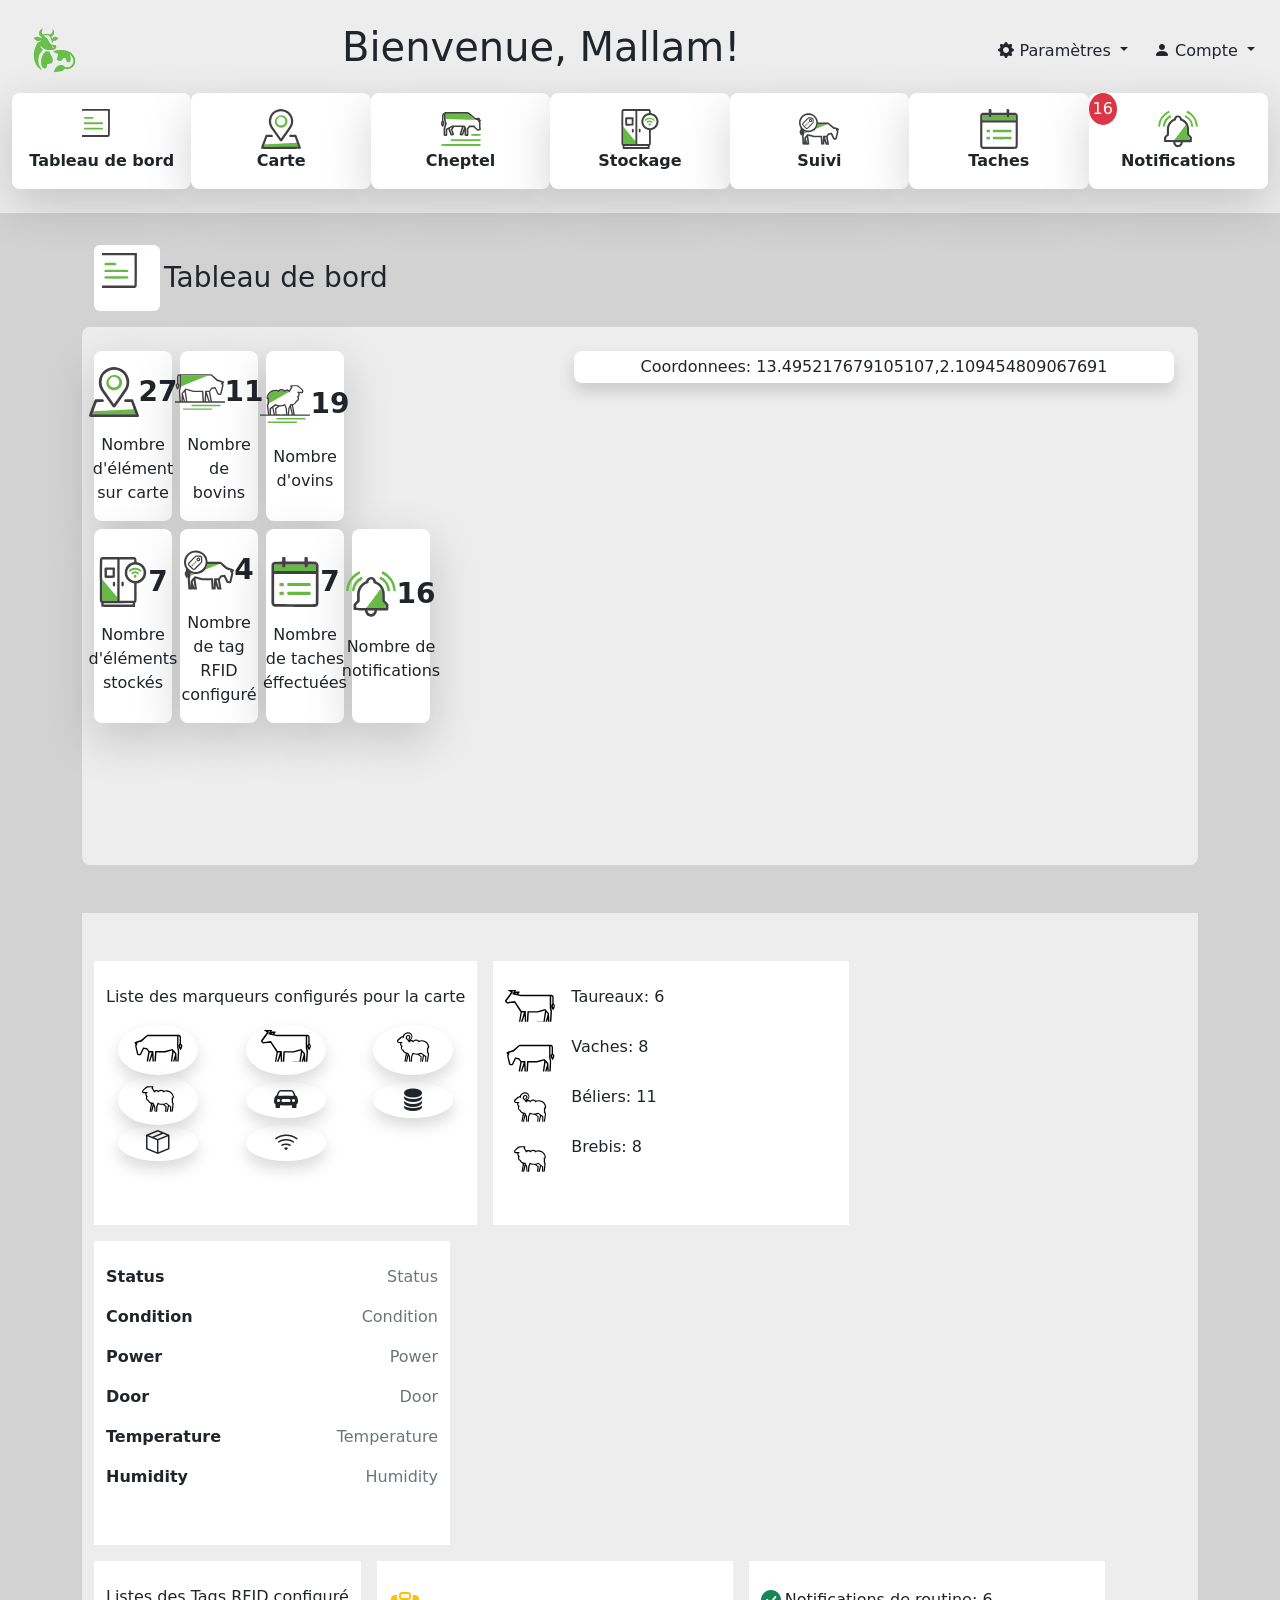
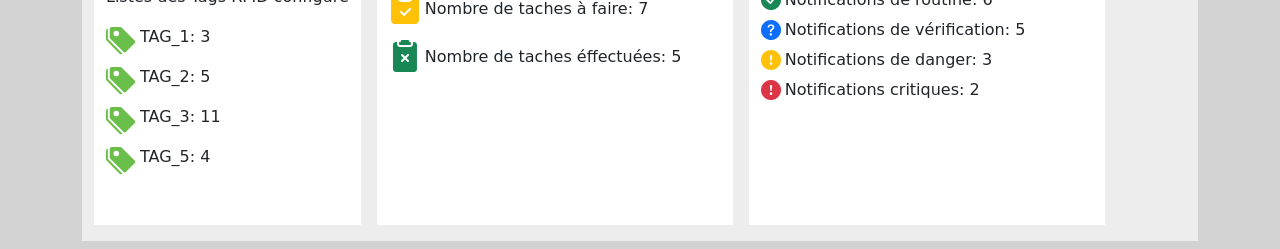
==== commit ce20cfc3: "version" ====
--- a/index.html
+++ b/index.html
@@ -11,7 +11,7 @@
 </head>
 
 <body>
-    <nav class="navbar navbar-expand-lg gray d-flex flex-column ">
+    <nav class="navbar navbar-expand-lg gray flex-column d-sm-none d-lg-flex">
         <div class="container-fluid">
             <svg xmlns="http://www.w3.org/2000/svg" xml:space="preserve" width="85" height="85"
                 viewBox="0 0 158.8 158.8">
@@ -162,8 +162,124 @@
         </section>
     </nav>
 
-
-    <section class="gris py-2">
+    
+
+    <section class="gris py-2 d-flex">
+
+<div class="d-lg-none d-md-flex flex-column flex-shrink-0 p-3 sidebar justify-content-start align-items-center gray">
+
+    <!-- Sidebar -->
+    <aside class="bg-dark p-3 d-flex flex-column gray overflow-hidden">
+        <div class="bg-white d-flex justify-content-center align-items-center p-2 my-2 rounded-2">
+                <svg xmlns="http://www.w3.org/2000/svg" width="50" height="50" viewBox="30 30 100 100">
+                    <path
+                        d="M36.5 81.3c-.7-.2-1.6-1.2-1.7-1.9q-.2-1.4.8-2.3l.6-.5h22.5c24.8 0 23.1 0 23.8 1.2.7 1.3 0 2.9-1.3 3.3a1499.4 1499.4 0 0 1-44.7.1m-1-13.8q-1.4-1.3-.3-3c.7-1.1-.1-1.1 23.5-1.1 24.1 0 22.9 0 23.7 1.2q.7 1 .1 2.3c-.6 1.4 1 1.3-24 1.3H36.3Zm.1-13.5q-1.2-1-.7-2.5.3-1.2 1.7-1.5c1-.3 19.5-.2 20.4 0 1.3.5 2 2.1 1.3 3.4s-.2 1.2-11.6 1.2H36.2ZM22.8 26.4c0-2.6 0-3 .4-3.3.3-.3 3-.3 35.8-.3s35.6 0 35.8.3q.3.3.4 3.3v3H22.8Z"
+                        style="display:inline;fill:#67bb44;stroke-width:.2" />
+                    <path
+                        d="M22.3 99.7a6 6 0 0 1-3.8-3.4C18 95.3 18 94 18 59c0-35.2 0-36.3.4-37.3a6 6 0 0 1 3-3.1l1-.5h73l1 .5a6 6 0 0 1 3 3.1c.4 1 .4 2 .4 37.3s0 36.3-.4 37.3a6 6 0 0 1-3 3.1l-1 .5H59.3c-28.8 0-36.4 0-37-.2M95 94.8c.1-.3.2-10 .2-30.4L95 34.3H22.9v30.2l.1 30.4c.2.3 6.2.3 36 .3 35.2 0 35.8 0 36-.4m.2-68.4q0-3-.4-3.3c-.2-.3-3-.3-35.8-.3a384 384 0 0 0-35.8.3c-.4.3-.4.7-.4 3.3v3h72.4ZM4.3 81.7a6 6 0 0 1-3.8-3.4C0 77.3 0 76 0 41 .1 5.8.1 4.7.5 3.7a6 6 0 0 1 3-3.1l1-.5h73.2l1 .5q2.3 1.4 3 3.5.3.9.3 4.5c0 4-.2 4.8-1.2 5.3-.8.4-2 .4-2.6 0-.9-.7-1-1.2-1-5 0-2.9 0-3.5-.3-3.8S73 4.8 41 4.8c-32 0-35.6 0-35.9.3S4.8 9 4.8 41c0 32 0 35.6.3 35.9s.9.3 3.7.3c3.8 0 4.4.1 4.9 1.2.6 1.2 0 2.8-1.2 3.3-.9.4-7 .4-8.2 0"
+                        style="display:inline;fill:#414042;stroke-width:.2" />
+                </svg>
+            </div>
+
+            <div class="bg-white d-flex justify-content-center align-items-center p-2 my-2 rounded-2">
+                <svg xmlns="http://www.w3.org/2000/svg" width="40" height="40" viewBox="0 0 100.2 100">
+                    <path
+                        d="m6.8 94.6 1-3.2L9 88.5h.7c5.2-.4 79.9-4 80-4l3 8.1.8 2.2H50c-34.5 0-43.3 0-43.3-.2m40.4-48c-5.1-1.2-9.2-4.3-11.5-9a16.2 16.2 0 0 1 29-14.1 13 13 0 0 1 1.6 7.1c0 2.2 0 3-.5 4.3a16 16 0 0 1-11.2 11.3c-2 .5-5.6.7-7.4.3m5.8-6c3.7-1 6.6-3.9 7.5-7.5.6-2.3.3-5.2-.8-7.5-.9-1.7-2.9-3.7-4.8-4.6a10 10 0 0 0-12.2 2c-6.6 6.7-2 18 7.4 18q1.8 0 3-.3"
+                        style="display:inline;fill:#67bb44;stroke-width:.2" />
+                    <path
+                        d="M1.6 99.6Q.1 98.8.1 97.3c0-1 11-31 11.6-31.7.9-1 1.2-1 8.7-1 6.4 0 7.2 0 7.8.4 1.4.7 2 2.3 1.3 3.7s-.7 1.4-7.7 1.5l-6.3.1-2.2 6.2a388 388 0 0 0-6.5 18.2h86.6l-1.8-4.8-4.4-12.2-2.7-7.5h-6c-6 0-6 0-6.7-.5-1.9-1.2-1.8-3.7.2-4.7.6-.4 1.4-.4 7.8-.4 7.8 0 8 0 8.8 1.2.4.5 11.1 29.5 11.5 31q.1.7-.2 1.6c-.8 1.8 4.2 1.6-49.7 1.6-45.2 0-48 0-48.6-.4m47-18.8q-.7-.4-1.3-1.1L24.6 47.4c-2-2.9-3.6-6.8-4.4-10.8a30.6 30.6 0 1 1 57.2 8q-1.1 2.2-12.7 18.6l-12 17c-1 1-2.6 1.2-4 .6M60.8 59c5.8-8.3 11-16 11.5-17 3.6-6.7 3.9-14.5.8-21.5A25 25 0 0 0 42 6.8a24.9 24.9 0 0 0-16.7 21.7q-.8 8.9 4.2 16.4L50 74c.1 0 5-6.8 10.7-15"
+                        style="display:inline;fill:#414042;stroke-width:.2" />
+                </svg>
+            </div>
+
+            <div class="bg-white d-flex justify-content-center align-items-center p-2 my-2 rounded-2">
+                <svg xmlns="http://www.w3.org/2000/svg" width="40" height="40" viewBox="0 0 254.1 215">
+                    <path
+                        d="M4 214.1c-3-1.8-3-8 0-10 .8-.7 13-.8 122.7-.8 93.5 0 122 .2 122.9.6q2.4 1 2.3 5.4c0 2.3-.1 2.8-1.2 4l-1.3 1.4-122 .1C8.1 215 5.4 215 4 214.1M64.6 183q-2.5-1.4-2.5-5c0-2.8.7-4.3 2.4-5.3 1.1-.7 8-.7 92.9-.7H249l1.5 1.4c1.3 1.4 1.4 1.7 1.4 4.4s0 3-1.4 4.3l-1.5 1.5h-91.7c-72.7 0-92-.2-92.7-.6m103-31.1q.5-.2.8 0 .2.3-.6.3t-.2-.3m27.3-.9q-.9-.2-2.1-1.4c-1.2-1.2-1.3-1.6-1.3-4.3 0-2.8.1-3 1.4-4.4l1.4-1.4 26.4-.1c18-.1 26.8 0 27.9.3 2.5.7 3.3 2.2 3.3 5.6s-.8 4.9-3.3 5.6c-1.5.4-51.6.5-53.7.1M18 149.7q-.8-1 .2-.1l.7.7q0 .5-.9-.6m156.3-23c0-10.7 0-15 .1-9.6zM27.4 141.5h1.7q.5.1-1 .2-1.4 0-.7-.2m133.2-20.1v-10.3zm3.4.8a912.8 912.8 0 0 1 0 0m89.3-12.5q0-1 .2-.5v1.3q-.2.4-.2-.8m-36-2-.8-1 1 .9q.8.7.9 1 0 .5-1.1-.9m-4.7-4.7-.9-1 1 .8q1.4 1.1.8 1.1zm13-1.5q-.8-1 .2-.2 1.1 1 .6 1zm15.6-5.1q0-.7.3-.3 0 .5 0 .8-.3.3-.3-.5m-45.8-.2-12-.2 11.9-.1c7.5 0 12 0 12.1.3l.2.3zm-52-.9q.2-.3.7-.2.8.6-.3.5-.5 0-.4-.3m107.7-2q0-.6.3-.2v.8q-.3.3-.3-.5m-10.3-1.6q0-1.2.3-.5v1.2q-.3.4-.3-.7m10-7.1q0-2.4.2-1.4v2.8q-.2 1-.2-1.4m-10-6.5q0-.8.2-.5.3.6 0 1-.1.5-.2-.5m10.3-2q0-.6.3-.2v.8q-.3.3-.3-.5m-9.9-3q0-.6.3-.2 0 .6 0 .8-.3.3-.3-.5M10 72.3q0-1 .2-.5v1q-.2.5-.2-.5m241.6 0q0-1 .2-.5v1q-.2.5-.2-.5M0 69.4q0-.7.3-.3v.9q-.3 0-.3-.6m22 0q0-.7.2-.3v.9q-.3 0-.2-.6M6.2 40.2a602.5 602.5 0 0 1 0 0m9.9-.6a620 620 0 0 1 0 0m106.9 7L33.4 44h-3.7V27.8c0-15 0-16.1.8-16.8.7-.6 5.9-.7 70.4-.6l69.6.1 2.1 1.2c1.2.6 11.4 9 22.8 18.8 16.5 14 21 17.8 22.6 18.3 1.8.5 1.7.6-3.7.5-3 0-44.2-1.2-91.3-2.7M19 45.1q0-1.2.2-.7v1.5q-.2.5-.2-.8M223 38h1q.5.2-.4.2t-.6-.2m17.4-2.6h1.3q.4.2-.7.2t-.6-.2M11.6 9.7q0-.1.8-.7 1-.8.1.1-.8 1.2-.9.6M28.7.1h.8q.3.3-.5.3t-.3-.3M169 .1h.8q.2.3-.6.3t-.2-.3"
+                        style="display:inline;fill:#68bb44;stroke-width:.429915" />
+                    <path
+                        d="M20.9 151.4q-3.1-1.6-4.1-4-.5-1.4-.5-22.2v-20.9l5-15.1 5-15.2-3.2-11.7-3.6-13c-.2-.8-.4-8.3-.6-16.8L18.7 17l-1.3 2.6-1.3 2.5-.1 16.6-.1 16.5 1.2 1.7a25 25 0 0 1 5 15.5c0 7.4-2.4 13-7.8 18.7l-3.1 3.3L8 91a25.6 25.6 0 0 1-3.4-32.9l1.8-2.7V38.7c0-16.2 0-16.8 1-20.1C10 10 16.4 3.7 25.2 1 27.6.3 31 .2 99 .2h71.4l3.1 1c1.7.6 4.3 1.8 5.6 2.7 1.3.8 11 9 21.6 18C219 37.5 220 38.3 221.6 38.3c2 0 12.4-1.5 15.3-2.1q7.2-1.8 9.9 2.6c1.5 2.5 1.5 4 .2 7.3-.2.5 0 .8 1.4 1.2q3.6 1.1 5 4.2c1.3 3.2 0 6.9-3 8.7l-1.8 1 1.6 3c1.7 3.4 1.8 4.1 1 14.3-.6 7.2-.3 13.8 1.1 23.5 1.1 7.3 1.1 9.2.1 11-1 2.1-2.3 2.7-9.3 4.8-7.7 2.3-8.2 2.2-13.7-1.3a76 76 0 0 1-20.5-18l-1.9-2.6h-23.3l-4.8 5.8-4.8 5.9v39.1l-1 1.8c-1.6 2.7-3.4 3.4-9.2 3.6-8.7.4-11.5-.5-13.3-4.2-1-1.9-1-2.3-1-14.8v-13l-4.2 12.4c-2.3 6.8-4.6 12.7-5 13.3-1.8 2-3.9 2.5-10.3 2.5-6.7 0-8-.3-10-2.7a7 7 0 0 1-1.7-6c.1-.7 3.3-10.7 7-22.2l6.6-21.5c0-.3-7-.5-24.2-.4H83.6l-4.7 6.7-5.5 7.9-.8 1.2 5 13.7c2.6 7.5 5 14.2 5.1 14.8.4 1.8-.5 4.6-2 6.2-2 2-4.2 2.4-11 2.3-5.3-.2-6-.3-7.5-1.2-.9-.6-2-1.7-2.4-2.6l-7-18.3-6.2-17-3.3 1.6-3.1 1.7L40 130l-.2 17.4-1.3 1.6c-2 2.7-3.8 3.3-10.3 3.3-4.6 0-6-.2-7.3-.8m9.1-27.6.1-17.8 20.5-10.5 20.5-10.4h78.4l5.4 8.2 5.5 8.2v40h3.9V103l7.1-8.7 7.2-8.8h33.7l2.7 4a68 68 0 0 0 21 19.4c1 .3 6.9-1.5 6.9-2.1l-1-6.5a140.8 140.8 0 0 1-.5-27.9l.5-3-3.8-6-3.8-6 2.2-1.2c1.1-.5 2.1-1.1 2.1-1.3s-9.8-3.2-20.2-6.2c-2.2-.6-4.3-2.3-23-18.3a478 478 0 0 0-22.8-18.8l-2.1-1.2h-69.6c-65-.2-69.7-.1-70.5.5s-.8 1.6-.6 19.3v18.5l3.7 12.8L37 74.3 31.9 90l-5.3 15.6V142l1.7-.1 1.6-.1zm41.8 13.4-4.7-13.8-4.8-14c0-.3 1.9-3.1 4.1-6.4l4.1-6c0-.5-13.8 6.7-14 7.2-.1.3 2.3 7.4 5.4 15.8l6.1 16.4c.4 1 .7 1.2 2.1 1.2q1.6 0 1.7-.4m67-15.4 6.3-19.4 1.1-3.6-1.1-2q-1-1.6-1.5-1.5c-.2.2-3.3 9.8-7 21.3l-6.6 21h3.6zM12.3 73.4c.3-3.2-.4-7.2-1.1-6.5-1.2 1.2-1.3 8.7-.2 10.5.5 1 1.1-.8 1.3-4"
+                        style="display:inline;fill:#414042;stroke-width:.429915" />
+                </svg>
+            </div>
+
+            <div class="bg-white d-flex justify-content-center align-items-center p-2 my-2 rounded-2">
+                <svg xmlns="http://www.w3.org/2000/svg" width="40" height="40" viewBox="0 0 278.4 300">
+                    <path
+                        d="m23 281.1.1-4.2h174l-86.8.1-86.8.2-.3 4-.2 4.1zm-7.6-19.4c-1-1-1-6.2-.9-64.7l.2-63.6L59.4 187l44.7 53.7.3-113.4.3-113.3.2 108c0 59.5 0 115.4-.3 124.4l-.4 16.3H60.3c-41.8 0-44 0-45-1.1M207.8 123c-3.9-2.3-5.2-6.2-3.5-10.5 2.4-6.3 10.1-7.6 14.7-2.3 3.4 3.9 2 10.8-2.7 13a10 10 0 0 1-8.5-.2m-15-19.5q-3.3-1.3-3.2-5.2c0-1.5.6-2.5 3-4.8 9-8.7 24-10.2 35.1-3.4q10.9 6.6 5.7 12-3.7 3.8-8.7-.4a19.4 19.4 0 0 0-24.7 0c-3 2.5-4.7 3-7.2 1.8m-15-15q-3.1-1.7-3.2-5.4c0-3 7.5-9.4 15.3-13.4a42 42 0 0 1 20.4-4.7c9.5-.4 15.6.7 22.7 4 7.5 3.3 16.1 10 16.9 13 .5 2-.7 5.4-2.2 6.3-2.6 1.4-5.1.8-8.5-2.1q-6.9-6-15.1-8.6a42 42 0 0 0-23.4 0 44 44 0 0 0-15 8.5c-3.7 3.1-5.4 3.6-7.9 2.4"
+                        style="display:inline;fill:#67ba44;stroke-width:.6" />
+                    <path
+                        d="M12.9 299C9.4 297.5 9 296 9 284.6c0-5.7-.2-10.3-.5-10.3-1.1 0-5.7-5.2-7-7.8l-1.2-2.7V138.9C.3 17.6.3 14 1.4 11.1c1.6-3.9 5.1-7.6 9-9.4L13.5.3h193.8l3.4 1.7c2 1 4.3 2.7 5.3 3.9 3.5 4.2 3.9 5.7 4.2 15.4l.3 9 5 1A64 64 0 0 1 275.7 77a64 64 0 0 1-54.6 81.5s-.2 23-.2 51.2c0 55.4 0 55-3.3 59.7-.9 1.4-2.5 3-3.6 3.8l-2 1.4-.1 10.1c0 8.5-.2 10.4-1 11.8-2.3 3.8 4.5 3.6-100.5 3.6-84 0-95.8-.1-97.4-1m184.5-17.9v-4.5l-87.1.1-87.2.2-.2 4.4-.2 4.3h174.7zm-92.8-34.6c.2-9 .4-64.9.4-124.2V14.4H60.6c-39.5 0-44.4.1-45.3 1s-.9 12.8-.9 123c0 112.9 0 122.3 1 123.3s3.1 1.1 44.9 1.1h44zm-22.8-71c-3.3-1.4-3.8-3.3-3.8-13.3 0-7.8.1-9.1 1.2-10.9q1.8-3.2 6.4-3.1c1.6 0 2.6.5 4.2 2l2 2v10c0 10.7-.2 11.6-3.6 13.3q-3 1.6-6.4 0m-50-51.5a8 8 0 0 1-2.8-3.4c-.5-1.5-.7-9.3-.8-26.9 0-26.9 0-27.4 3.3-30 1.6-1.3 1.9-1.3 28.3-1.3h26.7l2 2 2.1 2v27.3c0 29.9.1 28.9-3.6 30.8-1.5.8-5.8.9-27.5.9H33.8Zm45-30.4V76.2H42.6V111h34.2zm128.3 168.3 1.3-1V158.4l-1.4-.3-4.9-1a65 65 0 0 1-45.3-37c-4.1-9.5-5.1-14.6-5-25.9 0-8.7.2-10.6 1.6-15.7a66 66 0 0 1 53.9-47.9c1 0 1.1-.6 1.1-7 0-5.7-.2-7.2-1-8.1-1-1-3-1.1-43.8-1.1h-42.8v248.4h42.5c37.4 0 42.6-.1 43.8-1m-71.7-86.5c-3.2-1.5-3.8-3.7-3.8-13.4 0-9.4.5-11.3 3.6-12.9a7 7 0 0 1 10.2 4.4c.8 3 .7 15.5-.2 18s-4 5-6.3 4.9c-.9 0-2.5-.5-3.5-1m91.9-33.2a47 47 0 0 0 24.1-14 48.7 48.7 0 0 0 2.7-64.8 54 54 0 0 0-26.5-16.9 50 50 0 0 0-59 32.8c-1.8 5.4-1.9 6-1.9 14.9 0 8 .2 9.9 1.4 13.8 6 19 21.5 32.4 41.2 35.4 4.7.7 12 .2 18-1.2"
+                        style="display:inline;fill:#414042;stroke-width:.6" />
+                </svg>
+            </div>
+
+            <div class="bg-white d-flex justify-content-center align-items-center p-2 my-2 rounded-2">
+                <svg xmlns="http://www.w3.org/2000/svg" width="40" height="40" viewBox="0 0 752.2 590.4">
+                    <path
+                        d="M309.7 451.4c18-.2 47.5-.2 65.5 0 18 .1 3.3.3-32.8.3s-50.8-.2-32.7-.3M98.5 377.8c.6-1.6 1.2-11 1.5-20.9s.8-18 1.1-18 3.8 1.4 7.9 3c14 6 37.7 12.3 45.7 12.3 2 0 3.5.5 3.5 1 0 .9-36.5 16.2-58.3 24.6-2 .7-2.2.4-1.4-2m218-88.3c15.6-17.6 29.7-47 35.5-73.8 1.3-6 2.5-11 2.7-11.1.2-.2 40.2-.2 88.9 0l88.5.3-105.2 42.5a9110 9110 0 0 0-110 45l-5 2.4zm-222-33-30.1-30.4 30.4 30.1 30.4 30.4c0 .9-2.8-1.8-30.7-30m67.3 10c0-.1 20.8-21 46.3-46.3l46.4-46-46 46.3c-42.9 43-46.7 46.9-46.7 46M95.6 153a1133 1133 0 0 1 30.7-30.1c.4 0-13 13.6-29.5 30.1A1133 1133 0 0 1 66.1 183c-.3 0 13-13.5 29.5-30m309.2 18.6c26.2-.2 68.7-.2 94.5 0s4.3.3-47.6.3c-52 0-73-.1-46.9-.3"
+                        style="fill:#67ba44;stroke-width:1.18081" />
+                    <path
+                        d="M68 588.9c-1.9-1.4-2.6-9.6-7-80.2L56.1 430l3.3-16.4a314 314 0 0 0 3.2-18c0-1-2 1.6-4.4 5.6-13.7 22.4-14.8 22.7-25 6.8-26-40-29.5-70.8-10.3-91.3l5.4-5.8v-36.7L23 265C6.4 236-2.3 196 1 163.5 3.6 137.8 8 122 19 99.8A216 216 0 0 1 33.2 75c9.3-13.2 28-32 40.9-41.1C108.7 9.3 154.3-3.1 194.2 1c24 2.5 41.5 7.5 62.6 17.9a177 177 0 0 1 98.6 147.8v5.6l98.3.3 98.3.3 5.3 2.6c3 1.5 25 20 49 41.2 24 21.1 44 38.7 44.5 39l43.1 13.5c23.3 7.1 44.2 14 46.5 15.1a22 22 0 0 1 7.9 30.7c-2.8 4.2-8.1 8.7-11.8 10-.5.1.7 3.2 2.6 6.7q3.6 6.5 3.6 11.7c0 4.5-26.1 121-29.7 132.4a32 32 0 0 1-23.5 20.6c-6.4 1.2-31.5-1.5-37-4-9.5-4.2-12-8-31.9-51-10.3-22.4-19.2-41-19.7-41.6-.6-.8-36.3 4.5-37.2 5.5l-12 17.6c-11.7 17.3-11.8 17.5-10.8 22.5 3.3 16.1 24.7 137 24.7 139.3 0 5.4-1 5.6-32 5.6-29.1 0-29.4 0-31-2.7-1-1.4-6.4-16.9-12-34.3a418 418 0 0 0-10.8-31.1c-.2.2-1.2 15-2.2 32.8-1.4 28-2 32.5-3.7 33.8-2.9 2.1-53.4 2.1-56.3 0-1.7-1.3-2.5-9.8-6-67-2.4-36-4.2-66.7-4.2-68.1V451H277l-51.7-14.4c-28.4-8-51.9-14.2-52.1-13.9s4.8 37.4 11.3 82.5c11.4 78.8 11.8 82 9.7 83.5-1.7 1.2-8.6 1.6-30.4 1.6-16 0-29-.5-30.3-1.1s-3-4.3-4.3-9.2c-2-7.3-2.3-7.7-3-4.5-.4 2-.8 5.6-.9 8q0 4.4-2.4 5.6c-3.6 1.9-52.2 1.6-54.9-.3m92.6-29.7c0-2.3-14-98.4-14.9-102.2-.7-2.8-1-2.6-7.6 4.7-6.3 7-7 8.2-7 13 0 3.4 4.2 19.2 11.8 44.3l12.4 40.4c.7 2 5.3 1.9 5.3-.2m289.1-69.6c2.4-48.2 3.7-66 4.8-67.4 1.4-1.6 5.7-1.8 31.5-1.8h30l16-21.2a368 368 0 0 1 17.4-22.2c2.1-1.3 67-12 68.7-11.4.8.3 11.7 22.5 24.2 49.4 25.5 54.5 22.4 50.2 35.6 50.2 5.6 0 5.7 0 6.9-4.4a2797 2797 0 0 0 26.7-115.7c-.4-1-5-7.8-10.1-15.1a73 73 0 0 1-9.4-15.7q0-2.4 4.8-5.3c2.6-1.6 4.4-3.2 3.8-3.5-.5-.3-14.8-4.6-31.7-9.6s-32.3-10.3-34.2-11.7-21.9-19-44.3-39l-43.3-38.8c-2.4-2.2-5.6-2.3-97.3-2.2-52.2.1-95 .3-95.1.4-.2.2-1.4 5.2-2.7 11a179 179 0 0 1-138 136.6c-9.8 2.2-15.1 2.5-36.9 2.5-22 0-26.8-.3-36-2.5-13-3.1-22.5-6.2-32.1-10.2-4-1.7-7.7-3.1-8-3.1s-.6 6.4-.6 14.3c0 12.7-.8 17.9-6.6 46.3l-6.5 32 3.9 61.7c2 33.9 4 61.4 4.2 61.2s1.5-21.3 2.7-46.8c1.3-25.6 2.6-47.6 2.9-48.9.6-2.5 56.5-68.7 59.7-70.6 1.4-.8 18 3.3 61.8 15.6l59.9 16.7h152.2l1 2.6c.7 1.5 2.8 30 4.8 63.5 3.7 61.6 5 77.7 5.7 71.8.2-1.8 1.9-32.7 3.6-68.7m80 68.6-9.5-52.8-9.6-52.3c-.6-1.7-2.1-2-10.7-2-9.9 0-10 0-9.2 2.6l31.4 96.3c3 9 4 10.9 6 10.9 1.8 0 2.2-.6 1.7-2.7M209 322.5a148 148 0 0 0 112.1-181.6 149 149 0 0 0-96.3-103 153 153 0 0 0-91.3-.7c-31.6 10-60 31.4-78.3 59a140 140 0 0 0-24.5 81.5c0 40.2 13.5 73.7 41.2 102.5 23.6 24.5 50 38.2 84.6 44 12.7 2.2 39.2 1.3 52.5-1.7m-72.6-29.3c-5.2-1.7-9.9-5.9-39.9-35.7s-34.2-34.4-36.3-40q-4.2-11.6-.4-23.3c1.7-5.3 7.3-11.3 54.6-58.8 29-29.1 54.6-54 57-55.2 8.2-4.2 12.9-4.5 46-2.9 27.5 1.4 32.3 2 37.3 4.1 8.9 4 15.5 11.5 18.2 20.4 1.2 4.4 3.3 38.7 3.5 58.7.2 11.8-.1 13.7-2.9 19.3-2.4 4.9-13.8 17-54.7 57.7-35.6 35.5-53.4 52.4-57 54.2-7 3.5-17.7 4.1-25.4 1.5m25-26.2c13.3-11.8 93.1-92.3 94.8-95.6 1-2 1-9.5 0-32.4-1.6-33-2.1-35.3-9.4-38.8-5-2.4-59.2-5.4-63.9-3.5A1250 1250 0 0 0 129 149l-51 51.2V212l31.5 31.6 31.7 31.6h5.5c5.3 0 6.2-.5 14.8-8.1m-35-26.7-1.6-3-2.8 2.6c-2.5 2.3-2.7 2.4-3.5.4q-.7-2 1.2-3.2 3.5-2 .5-6.8c-1.3-2.1-1.6-2.2-3.5-.4-1.2 1-3 1.5-4 1-1.8-.6-1.8-1 .6-3.6 2.7-2.8 2.7-3 .7-6-1.5-2.3-1.7-3.4-.7-4.5q1.4-1.6 3.6 1.6l2.2 3 3-2.8c2.8-2.6 2.8-3 1.1-5.6-1-1.5-1.5-3.7-1-4.8.6-1.8 1-1.6 3.4 1.3s2.8 3.1 4.2 1.4q1.6-2.2 3.2-.6c1.4 1.2 1.3 1.8-.7 4-2.5 2.6-2.5 2.6-.2 5.4 2 2.4 2.5 2.6 4.2 1.2 3-2.5 4.8.2 2 2.8-2.4 2.1-2.4 2.2-.1 5.4 1.9 2.7 2 3.5.7 4.6s-2 .6-3.7-1.8l-2-3.1-3 3c-2.8 2.8-2.8 3-1 6 2 2.8 1.7 5.4-.4 5.4-.5 0-1.6-1.3-2.5-3m3-17.8-2.1-3.2-3 3c-3 3-3 3.1-1 6.3l2.1 3.1 3-3c3-3 3-3 1-6.2m22.3-7c-2-2.8-2.2-2.9-4.2-1.1-3.3 3-5.3.8-2.2-2.5 2.4-2.6 2.4-2.8.5-5.8-2-3-2.2-3-4.3-1-1.7 1.5-2.6 1.6-3.6.6s-.8-2 .8-3.8c2-2 2-2.7.6-5.3-2.2-4.2.2-6.6 2.8-2.8l2 2.7 2.9-2.8c2.8-2.7 2.9-3 1-5.7-1.4-2.2-1.5-3.2-.4-4.2q1.4-1.6 3.2 1.3c1.7 2.5 2 2.6 3.9.9 1.7-1.6 2.2-1.6 3.4-.2 1 1.3 1 2-.4 3.1-2.3 1.8-2.3 3.5 0 6.4 1.3 1.8 2 2 3.4.8 2.8-2.3 4.7-.3 2.3 2.4-2 2.2-2 2.5-.1 5.7 1.8 3 1.8 3.5.2 4.8q-1.6 1.3-1.8.4c0-.5-.8-2-1.7-3.3-1.7-2.2-1.8-2.2-4.7.5-2.8 2.7-2.8 2.8-1 6.1 1.5 2.5 1.7 3.7.7 4.7s-1.8.5-3.3-1.8m2.4-12.4c1.9-2 2-2.8.6-5.3-2-3.6-2.5-3.7-5.7-.3-2.3 2.6-2.4 3-.7 5.4 2.2 3.2 3 3.2 5.8.2m23-12c-2-4-2.1-4-4.6-1.7-3.5 3.2-5.6 1-2.4-2.3 2.5-2.7 2.6-3 .6-5.9s-2.1-3-4.2-1.1c-3.4 3-5.5.9-2.4-2.4 2.5-2.6 2.5-2.8.5-5.8-1.5-2.3-1.6-3.5-.7-4.5q1.3-1.5 3.7 1.6l2.3 2.8 2.7-2.7c2.7-2.6 2.7-2.8.8-6.1-1.7-3-1.8-3.7-.3-4.8q1.6-1.3 1.7-.4c0 .6.8 2 1.8 3.3 1.6 2.1 1.8 2.2 4 .2 3-2.7 4.6-.2 1.8 2.9-2 2.1-2 2.4 0 5.3 1.9 3 2.1 3 4.1 1.1 3-2.6 4.5 0 1.8 3-2 2.2-2 2.4 0 5.4 2.9 4.4.5 6.7-2.8 2.7l-2.3-2.8-2.8 2.7c-2.6 2.6-2.6 2.8-.7 6.1 1.6 2.9 1.7 3.7.4 4.8s-2 .7-3-1.4m2.1-13.1c2.5-2.6 2.5-2.7.3-5.6l-2.2-3-3 2.9c-2.8 2.6-2.8 3-1.1 5.6 2.3 3.4 2.9 3.4 6 .1m26.5-13a38 38 0 0 1-17-15.6c-2.8-6.4-2.8-18.5.1-24.8 2.7-5.9 10-12.9 15.7-15.3a37 37 0 0 1 21.2-.5c6.5 2 13.9 8.7 17.1 15.7a29.3 29.3 0 0 1-26.7 41.8c-3.6 0-8.3-.6-10.4-1.3m15-19.1c3.8-2 4.8-4 4.8-9.2 0-11.3-16.8-12.6-19.5-1.6-1 3.8 1.6 9 5.4 11 3.8 1.9 5.3 1.9 9.3-.2"
+                        style="fill:#414042;stroke-width:1.18081" />
+                </svg>
+            </div>
+
+            <div class="bg-white d-flex justify-content-center align-items-center p-2 my-2 rounded-2">
+                <svg xmlns="http://www.w3.org/2000/svg" width="40" height="40" viewBox="0 0 94.2 100">
+                    <path
+                        d="M16.9 75.7c-1-.4-1.1-.8-1.1-3 0-3.2.3-3.4 4.9-3.3l3.1.1.5.6c.5.5.5.7.5 2.5l-.2 2.4c-.4.8-1.4 1-4.3 1q-2.9 0-3.4-.3m16 .1c-1-.4-1.2-1-1.2-3.1 0-2 0-2.1.6-2.6l.5-.6h22l22.5.1c1 .4 1.1.9 1.1 3 0 2.3-.2 2.8-1.2 3.2-.8.2-43.7.3-44.3 0m-16-17.7c-1-.4-1.1-.8-1.1-3 0-3.2.3-3.4 4.9-3.3l3.1.1.5.6c.5.5.5.7.5 2.5l-.2 2.4c-.4.8-1.4 1-4.3 1q-2.9 0-3.4-.3m16 .1c-1-.4-1.2-1-1.2-3.1 0-2 0-2.1.6-2.6l.5-.6h22l22.5.1c1 .4 1.1.9 1.1 3 0 2.3-.2 2.8-1.2 3.2-.8.2-43.7.3-44.3 0M5.4 22.4c0-6 0-6.6 1-7.3.4-.3 1.4-.3 7.7-.3h7.3v2.5c0 2.4 0 2.5.5 3s.6.5 3 .5h2.3l.5-.6c.5-.6.5-.7.5-3v-2.4H66v2.5c.1 2.5.1 2.5.7 3s.7.5 2.8.5c3.1 0 3.3-.2 3.3-3.7v-2.3h7.3c6.3 0 7.3 0 7.7.3 1 .7 1 1.3 1 7.3V28H5.4Z"
+                        style="display:inline;fill:#66ba44;stroke-width:.2" />
+                    <path
+                        d="M5.8 99.7A8 8 0 0 1 .3 94C0 93 0 88.6 0 54l.1-39 .8-1.4Q2 11 4.6 9.9l1.1-.6h7.8l7.9-.1V5c.1-5.1 0-5 3-5 3.7-.2 3.8 0 3.8 5.3v3.8H66V5.7l.2-4.3c.3-1.1 1-1.4 3.2-1.4q2.9 0 3.2 1.1l.2 4.3v3.8h7.8l7.9.1 1.1.6a8 8 0 0 1 4.4 5.6c.2.9.2 11.6.2 39.8-.1 36.4-.1 38.7-.5 39.5a8 8 0 0 1-4.7 4.7c-.9.4-3.1.4-41.5.4-35.3 0-40.7 0-41.7-.2M87.6 94c1.3-.7 1.2 1.4 1.2-30.8V34H5.4v29.3c0 25.8 0 29.4.3 29.9.7 1.3-2.5 1.2 41.4 1.2 35.3 0 40 0 40.5-.3m1.2-71.7c0-6 0-6.6-1-7.3-.4-.3-1.4-.3-7.7-.3h-7.3v2.3c0 3.5-.2 3.7-3.3 3.7-2.1 0-2.3 0-2.8-.5s-.6-.5-.7-3v-2.5H28.2v2.4c0 2.3 0 2.4-.5 3l-.5.6h-2.4c-2.3 0-2.4 0-2.9-.5s-.5-.6-.5-3v-2.5h-7.3c-6.3 0-7.3 0-7.7.3-1 .7-1 1.3-1 7.3V28h83.4Z"
+                        style="display:inline;fill:#414042;stroke-width:.2" />
+                </svg>
+            </div>
+
+            <div class="bg-white d-flex justify-content-center align-items-center p-2 my-2 rounded-2">
+                <svg xmlns="http://www.w3.org/2000/svg" width="40" height="40" viewBox="0 0 63.7 58">
+                    <path
+                        d="M31 57.9h.3-.2q-.2 0 0 0m1.4 0h.3-.2q-.2 0 0 0m-3.6-4.7-.3-.4zl.4.4zm6 0 .3-.3zl-.3.2zM24 50.8q0-.2.1 0v.2zm15.3 0q0-.2.1 0v.2zm-12-.3q0-.3.2 0v.1zm8.7 0q0-.3 0 0v.1zm-10.2-3.9c.2 0 18.3-24.2 18.4-24.4l.2.1c.4.8 1 2.4 1.3 3.5s.3 1.2.3 7l.1 5.7 2.2 2.2 2.3 2.5v1.6l-.1 1.6-.3.3H26m-12.2-4.2.6-.5zl-.5.6Zm-4.2-.1v-.1q.2.1 0 .2zm44.5 0q0-.3.1-.1v.2zM51 38.5l-.8-.8zl.8.8zm-38.1 0 .8-.8zl-.8.8q0-.1.7-.8m4.2.5.3-.3-.2.3-.3.2zm.6-5.8v-2.5zm31.8-5.6v-.2.3zm-35.2-.1v-.2.3zm3.4-.2q0-.2.1 0v.1zm35.4-2q-.2-.1-.3-1.5A17 17 0 0 0 42.6 10c-.2-.3-.2-.3 0-.9l1-2.1q.5 0 2.6 1.1c5.6 3.4 9.4 9.5 9.9 16 0 1 0 1-.2 1.2-.4.3-2.6.3-2.9 0m-52.9 0A28.2 28.2 0 0 1 17.1 0a9 9 0 0 1 1.2 2.6c0 .2-.2.4-1.5 1L14.6 5A25 25 0 0 0 3.4 24l-.2 1.2c-.2.3-2.9.2-3 0m7.6 0c-.1-.4 0-2.4.3-3.6A21 21 0 0 1 19 7.3q1-.6 1.2-.1c.2.2 1 2.2 1 2.5s-.1.4-1.1 1A18 18 0 0 0 11 24l-.2 1.2H7.7m52.7 0-.2-1.7A25 25 0 0 0 46.7 3.7q-1.5-.7-1.4-1c0-.3.8-2.2 1-2.5l.4-.2A26 26 0 0 1 53 3.9a28.7 28.7 0 0 1 10.4 21.3 7 7 0 0 1-3 0m-39.2-5.8.2-.3zl-.3.2zm20.6-.7q-.2-.3 0 0 .4.2.2.2zm-19.5-.4.2-.2q.2-.3 0 0zm-4.1-.7.2-.2q.3-.2 0 0zm11.2-6 .3-.2q.2-.3 0 0zm2.2-1.1h.5-.5M36.3 9l-.2-.2zl.2.3zm-4.6-1.9h.3l-.2.1q-.2 0 0 0"
+                        style="display:inline;fill:#67ba44;stroke-width:.115942" />
+                    <path
+                        d="m31.1 58-.8-.3q-.7 0-1.8-.6a6 6 0 0 1-2-1.5 8 8 0 0 1-2.3-4.7l-.1-1h-6.6c-7.4 0-7.2 0-7.7-.7-.2-.4-.2-.6-.2-3.7V42l2.3-2.5 2.2-2.3v-5c.1-5.8.2-6.2 1-8.6a19 19 0 0 1 2.4-4.8c.9-1.3 3-3.3 4.2-4.2l3.4-1.8q.3 0 .5-.7c.6-2.2 2.4-4 4.6-4.5a6.5 6.5 0 0 1 7.7 4.3l.4.8a17.8 17.8 0 0 1 10.8 13c.3 1.3.3 1.7.4 6.4v5.1l2.2 2.3 2.3 2.5v3.6c0 3.6 0 3.8-.7 4.2-.4.3-.6.3-7 .3h-6.7l-.2 1q-.3 2.7-2.3 4.7a6 6 0 0 1-2 1.4q-1 .5-1.6.6c-.6.2-2 .3-2.4.2m2.3-3.8a5 5 0 0 0 2-1.8c.4-.7.8-1.7.8-2.2V50h-8.7v.2a5 5 0 0 0 1.4 3 4 4 0 0 0 4.5 1m17.2-7.8q.3-.1.2-1.6l-.1-1.6c0-.2-1.1-1.3-2.3-2.5l-2.2-2.2v-5.8c-.1-5.7-.1-5.8-.4-7a15 15 0 0 0-9.9-10.4L35 15v-.9q0-1.4-.8-2.4a3 3 0 0 0-4.6-.2q-.9 1-1 2.5v1l-1 .4c-4.3 1.3-8 4.9-9.3 9.2-.7 2-.7 2.3-.8 8.1v5.7c0 .1-1 1.2-2.2 2.3l-2.2 2.4-.1 1.8q0 1.6.2 1.6c.1.2 2 .2 18.6.2h18.5z"
+                        style="display:inline;fill:#414042;stroke-width:.115942" />
+                </svg>
+            </div>
+
+            <div class="bg-white d-flex justify-content-center align-items-center p-1 my-2 rounded-2">
+                <div class="dropdown">
+                            <button class="btn dropdown-toggle" type="button" data-bs-toggle="dropdown"
+                                aria-expanded="false">
+                                <i class="bi bi-gear-fill fs-4"></i>
+                            </button>
+                            <ul class="dropdown-menu">
+                                <li><button class="dropdown-item" type="button">Action</button></li>
+                                <li><button class="dropdown-item" type="button">Another action</button></li>
+                                <li><button class="dropdown-item" type="button">Something else here</button></li>
+                            </ul>
+                        </div>
+            </div>
+
+            <div class="bg-white d-flex justify-content-center align-items-center p-1 my-2 rounded-2">
+                <div class="dropdown">
+                            <button class="btn dropdown-toggle" type="button" data-bs-toggle="dropdown"
+                                aria-expanded="false">
+                                <i class="bi bi-person-fill fs-4"></i>
+                            </button>
+                            <ul class="dropdown-menu">
+                                <li><button class="dropdown-item" type="button">Action</button></li>
+                                <li><button class="dropdown-item" type="button">Another action</button></li>
+                                <li><button class="dropdown-item" type="button">Something else here</button></li>
+                            </ul>
+                        </div>
+            </div>
+
+            
+    </aside>
+
+</div>
+ <div class="container">
         <div class="container d-flex pt-3 align-items-center gap-1">
             <div class="bg-white d-flex justify-content-center align-items-center p-2 my-2 rounded-2">
                 <svg xmlns="http://www.w3.org/2000/svg" width="50" height="50" viewBox="30 30 100 100">
@@ -180,7 +296,7 @@
         </div>
 
 
-        <div class="container d-flex gray p-4 rounded-3 mt-2">
+        <div class="container gap-4 d-flex gray p-4 rounded-3 mt-2 flex-wrap">
             <div class="col d-flex gap-2 flex-column">
                 <div class="row d-flex gap-2">
                     <div
@@ -321,7 +437,7 @@
 
         <div class="container gray mt-5">
             <div class="container pt-5 pb-3 row d-flex gap-3">
-                <div class="col bg-white py-4">
+                <div class="col-12 col-lg-auto bg-white py-4">
                     <p>Liste des marqueurs configurés pour la carte</p>
                     <div class="row d-flex justify-content-start align-items-center flex-wrap">
                         <div class="col align-items-center d-flex justify-content-center">
@@ -399,7 +515,7 @@
                     </div>
                 </div>
 
-                <div class="col bg-white py-4">
+                <div class="col-12 col-lg-4 bg-white py-4">
                     <ul class="list-unstyled">
                         <li class="d-flex gap-3">
                             <svg xmlns="http://www.w3.org/2000/svg" width="50" height="50" viewBox="0 0 126.4 102.1">
@@ -443,7 +559,7 @@
                     </ul>
                 </div>
 
-                <div class="col bg-white py-4">
+                <div class="col-12 col-lg-4 bg-white py-4">
                     <ul class="list-unstyled">
                         <li class="d-flex justify-content-between">
                             <p class="fw-bold">Status</p>
@@ -479,7 +595,7 @@
             </div>
 
             <div class="container pb-3 row d-flex gap-3">
-                <div class="col bg-white py-4">
+                <div class="col-12 col-lg-auto bg-white py-4">
                     <p>Listes des Tags RFID configuré</p>
                     <ul class="list-unstyled">
                         <li class="d-flex gap-1">
@@ -532,7 +648,7 @@
                     </ul>
                 </div>
 
-                <div class="col bg-white py-4">
+                <div class="col-12 col-lg-4 bg-white py-4">
                     <ul class="list-unstyled">
                         <li class="d-flex align-items-center gap-1">
                             <i class="bi bi-clipboard-check-fill text-warning fs-2"></i>
@@ -548,7 +664,7 @@
                     </ul>
                 </div>
 
-                <div class="col bg-white py-4">
+                <div class="col-12 col-lg-4 bg-white py-4">
                     <ul class="list-unstyled">
                         <li class="d-flex align-items-center gap-1">
                             <i class="bi bi-check-circle-fill fs-5 text-success"></i>
@@ -577,6 +693,7 @@
                 </div>
             </div>
         </div>
+        </div>
     </section>
 
 
--- a/style.css
+++ b/style.css
@@ -17,7 +17,17 @@
 }
 
 .sidebar{
-    width: 100%;
-    max-width: 10rem;
-    height: 100%;
+    position: sticky;
+    top: 0;
+    left: 0;
+
+    width: 90px;
+    height: 100vh;
+
+    overflow-y: auto;
+}
+
+.content{
+    margin-left: 250px;
+    width: calc(100% - 250px);
 }
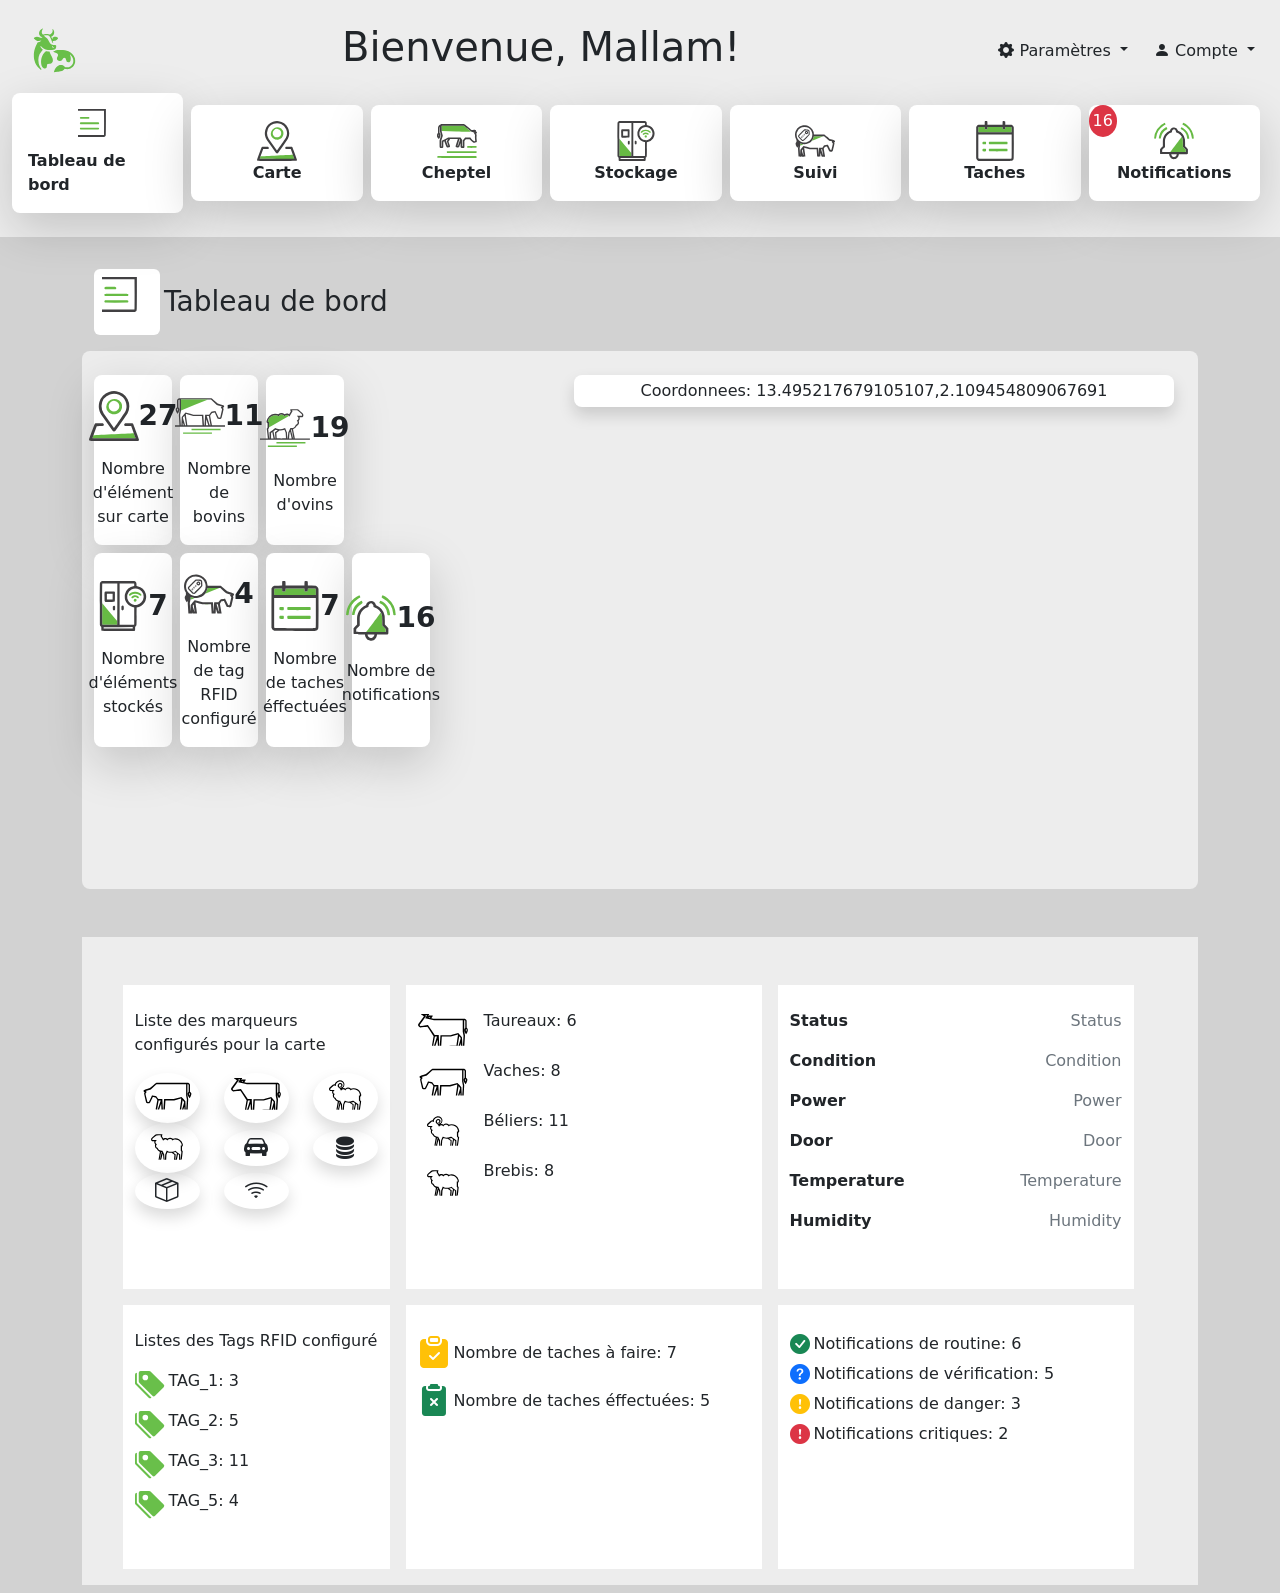
==== commit 84621e7a: "versionning" ====
--- a/index.html
+++ b/index.html
@@ -58,7 +58,7 @@
 
         <section class="d-flex justify-content-around align-items-center container-fluid pb-3">
             <div
-                class="d-flex flex-column justify-content-center align-items-center p-3 rounded-3 shadow-lg bg-white largeur">
+                class="col me-2 d-flex flex-column justify-content-center align-items-center p-3 rounded-3 shadow-lg bg-white largeur">
                 <svg xmlns="http://www.w3.org/2000/svg" width="40" height="40" viewBox="30 30 100 100">
                     <path
                         d="M36.5 81.3c-.7-.2-1.6-1.2-1.7-1.9q-.2-1.4.8-2.3l.6-.5h22.5c24.8 0 23.1 0 23.8 1.2.7 1.3 0 2.9-1.3 3.3a1499.4 1499.4 0 0 1-44.7.1m-1-13.8q-1.4-1.3-.3-3c.7-1.1-.1-1.1 23.5-1.1 24.1 0 22.9 0 23.7 1.2q.7 1 .1 2.3c-.6 1.4 1 1.3-24 1.3H36.3Zm.1-13.5q-1.2-1-.7-2.5.3-1.2 1.7-1.5c1-.3 19.5-.2 20.4 0 1.3.5 2 2.1 1.3 3.4s-.2 1.2-11.6 1.2H36.2ZM22.8 26.4c0-2.6 0-3 .4-3.3.3-.3 3-.3 35.8-.3s35.6 0 35.8.3q.3.3.4 3.3v3H22.8Z"
@@ -72,7 +72,7 @@
             </div>
 
             <div
-                class="d-flex flex-column justify-content-center align-items-center p-3 rounded-3 shadow-lg bg-white largeur">
+                class="col me-2 d-flex flex-column justify-content-center align-items-center p-3 rounded-3 shadow-lg bg-white largeur">
                 <svg xmlns="http://www.w3.org/2000/svg" width="40" height="40" viewBox="0 0 100.2 100">
                     <path
                         d="m6.8 94.6 1-3.2L9 88.5h.7c5.2-.4 79.9-4 80-4l3 8.1.8 2.2H50c-34.5 0-43.3 0-43.3-.2m40.4-48c-5.1-1.2-9.2-4.3-11.5-9a16.2 16.2 0 0 1 29-14.1 13 13 0 0 1 1.6 7.1c0 2.2 0 3-.5 4.3a16 16 0 0 1-11.2 11.3c-2 .5-5.6.7-7.4.3m5.8-6c3.7-1 6.6-3.9 7.5-7.5.6-2.3.3-5.2-.8-7.5-.9-1.7-2.9-3.7-4.8-4.6a10 10 0 0 0-12.2 2c-6.6 6.7-2 18 7.4 18q1.8 0 3-.3"
@@ -86,7 +86,7 @@
             </div>
 
             <div
-                class="d-flex flex-column justify-content-center align-items-center p-3 rounded-3 shadow-lg bg-white largeur">
+                class="col me-2 d-flex flex-column justify-content-center align-items-center p-3 rounded-3 shadow-lg bg-white largeur">
                 <svg xmlns="http://www.w3.org/2000/svg" width="40" height="40" viewBox="0 0 254.1 215">
                     <path
                         d="M4 214.1c-3-1.8-3-8 0-10 .8-.7 13-.8 122.7-.8 93.5 0 122 .2 122.9.6q2.4 1 2.3 5.4c0 2.3-.1 2.8-1.2 4l-1.3 1.4-122 .1C8.1 215 5.4 215 4 214.1M64.6 183q-2.5-1.4-2.5-5c0-2.8.7-4.3 2.4-5.3 1.1-.7 8-.7 92.9-.7H249l1.5 1.4c1.3 1.4 1.4 1.7 1.4 4.4s0 3-1.4 4.3l-1.5 1.5h-91.7c-72.7 0-92-.2-92.7-.6m103-31.1q.5-.2.8 0 .2.3-.6.3t-.2-.3m27.3-.9q-.9-.2-2.1-1.4c-1.2-1.2-1.3-1.6-1.3-4.3 0-2.8.1-3 1.4-4.4l1.4-1.4 26.4-.1c18-.1 26.8 0 27.9.3 2.5.7 3.3 2.2 3.3 5.6s-.8 4.9-3.3 5.6c-1.5.4-51.6.5-53.7.1M18 149.7q-.8-1 .2-.1l.7.7q0 .5-.9-.6m156.3-23c0-10.7 0-15 .1-9.6zM27.4 141.5h1.7q.5.1-1 .2-1.4 0-.7-.2m133.2-20.1v-10.3zm3.4.8a912.8 912.8 0 0 1 0 0m89.3-12.5q0-1 .2-.5v1.3q-.2.4-.2-.8m-36-2-.8-1 1 .9q.8.7.9 1 0 .5-1.1-.9m-4.7-4.7-.9-1 1 .8q1.4 1.1.8 1.1zm13-1.5q-.8-1 .2-.2 1.1 1 .6 1zm15.6-5.1q0-.7.3-.3 0 .5 0 .8-.3.3-.3-.5m-45.8-.2-12-.2 11.9-.1c7.5 0 12 0 12.1.3l.2.3zm-52-.9q.2-.3.7-.2.8.6-.3.5-.5 0-.4-.3m107.7-2q0-.6.3-.2v.8q-.3.3-.3-.5m-10.3-1.6q0-1.2.3-.5v1.2q-.3.4-.3-.7m10-7.1q0-2.4.2-1.4v2.8q-.2 1-.2-1.4m-10-6.5q0-.8.2-.5.3.6 0 1-.1.5-.2-.5m10.3-2q0-.6.3-.2v.8q-.3.3-.3-.5m-9.9-3q0-.6.3-.2 0 .6 0 .8-.3.3-.3-.5M10 72.3q0-1 .2-.5v1q-.2.5-.2-.5m241.6 0q0-1 .2-.5v1q-.2.5-.2-.5M0 69.4q0-.7.3-.3v.9q-.3 0-.3-.6m22 0q0-.7.2-.3v.9q-.3 0-.2-.6M6.2 40.2a602.5 602.5 0 0 1 0 0m9.9-.6a620 620 0 0 1 0 0m106.9 7L33.4 44h-3.7V27.8c0-15 0-16.1.8-16.8.7-.6 5.9-.7 70.4-.6l69.6.1 2.1 1.2c1.2.6 11.4 9 22.8 18.8 16.5 14 21 17.8 22.6 18.3 1.8.5 1.7.6-3.7.5-3 0-44.2-1.2-91.3-2.7M19 45.1q0-1.2.2-.7v1.5q-.2.5-.2-.8M223 38h1q.5.2-.4.2t-.6-.2m17.4-2.6h1.3q.4.2-.7.2t-.6-.2M11.6 9.7q0-.1.8-.7 1-.8.1.1-.8 1.2-.9.6M28.7.1h.8q.3.3-.5.3t-.3-.3M169 .1h.8q.2.3-.6.3t-.2-.3"
@@ -100,7 +100,7 @@
             </div>
 
             <div
-                class="d-flex flex-column justify-content-center align-items-center p-3 rounded-3 shadow-lg bg-white largeur">
+                class="col me-2 d-flex flex-column justify-content-center align-items-center p-3 rounded-3 shadow-lg bg-white largeur">
                 <svg xmlns="http://www.w3.org/2000/svg" width="40" height="40" viewBox="0 0 278.4 300">
                     <path
                         d="m23 281.1.1-4.2h174l-86.8.1-86.8.2-.3 4-.2 4.1zm-7.6-19.4c-1-1-1-6.2-.9-64.7l.2-63.6L59.4 187l44.7 53.7.3-113.4.3-113.3.2 108c0 59.5 0 115.4-.3 124.4l-.4 16.3H60.3c-41.8 0-44 0-45-1.1M207.8 123c-3.9-2.3-5.2-6.2-3.5-10.5 2.4-6.3 10.1-7.6 14.7-2.3 3.4 3.9 2 10.8-2.7 13a10 10 0 0 1-8.5-.2m-15-19.5q-3.3-1.3-3.2-5.2c0-1.5.6-2.5 3-4.8 9-8.7 24-10.2 35.1-3.4q10.9 6.6 5.7 12-3.7 3.8-8.7-.4a19.4 19.4 0 0 0-24.7 0c-3 2.5-4.7 3-7.2 1.8m-15-15q-3.1-1.7-3.2-5.4c0-3 7.5-9.4 15.3-13.4a42 42 0 0 1 20.4-4.7c9.5-.4 15.6.7 22.7 4 7.5 3.3 16.1 10 16.9 13 .5 2-.7 5.4-2.2 6.3-2.6 1.4-5.1.8-8.5-2.1q-6.9-6-15.1-8.6a42 42 0 0 0-23.4 0 44 44 0 0 0-15 8.5c-3.7 3.1-5.4 3.6-7.9 2.4"
@@ -114,7 +114,7 @@
             </div>
 
             <div "
-                class=" d-flex flex-column justify-content-center align-items-center p-3 rounded-3 shadow-lg bg-white
+                class="col me-2 d-flex flex-column justify-content-center align-items-center p-3 rounded-3 shadow-lg bg-white
                 largeur">
                 <svg xmlns="http://www.w3.org/2000/svg" width="40" height="40" viewBox="0 0 752.2 590.4">
                     <path
@@ -129,7 +129,7 @@
             </div>
 
             <div "
-                class=" d-flex flex-column justify-content-center align-items-center p-3 rounded-3 shadow-lg bg-white
+                class="col me-2 d-flex flex-column justify-content-center align-items-center p-3 rounded-3 shadow-lg bg-white
                 largeur">
                 <svg xmlns="http://www.w3.org/2000/svg" width="40" height="40" viewBox="0 0 94.2 100">
                     <path
@@ -143,7 +143,7 @@
                 <p class="fw-bold m-0">Taches</p>
             </div>
 
-            <div class=" position-relative d-flex flex-column justify-content-center align-items-center p-3
+            <div class="col me-2 position-relative d-flex flex-column justify-content-center align-items-center p-3
                 rounded-3 shadow-lg bg-white largeur">
                 <svg xmlns="http://www.w3.org/2000/svg" width="40" height="40" viewBox="0 0 63.7 58">
                     <path
@@ -436,8 +436,8 @@
 
 
         <div class="container gray mt-5">
-            <div class="container pt-5 pb-3 row d-flex gap-3">
-                <div class="col-12 col-lg-auto bg-white py-4">
+            <div class="container d-flex justify-content-center pt-5 pb-3 row d-flex gap-3">
+                <div class="col-12 col-lg-3 bg-white py-4">
                     <p>Liste des marqueurs configurés pour la carte</p>
                     <div class="row d-flex justify-content-start align-items-center flex-wrap">
                         <div class="col align-items-center d-flex justify-content-center">
@@ -594,8 +594,8 @@
                 </div>
             </div>
 
-            <div class="container pb-3 row d-flex gap-3">
-                <div class="col-12 col-lg-auto bg-white py-4">
+            <div class="container d-flex justify-content-center pb-3 row d-flex gap-3">
+                <div class="col-12 col-lg-3 bg-white py-4">
                     <p>Listes des Tags RFID configuré</p>
                     <ul class="list-unstyled">
                         <li class="d-flex gap-1">
--- a/style.css
+++ b/style.css
@@ -4,11 +4,6 @@
 
 .gris{
 background: #d2d2d2;
-}
-
-.largeur{
-    width: 100%;
-    max-width: 15rem;
 }
 
 .cercle{
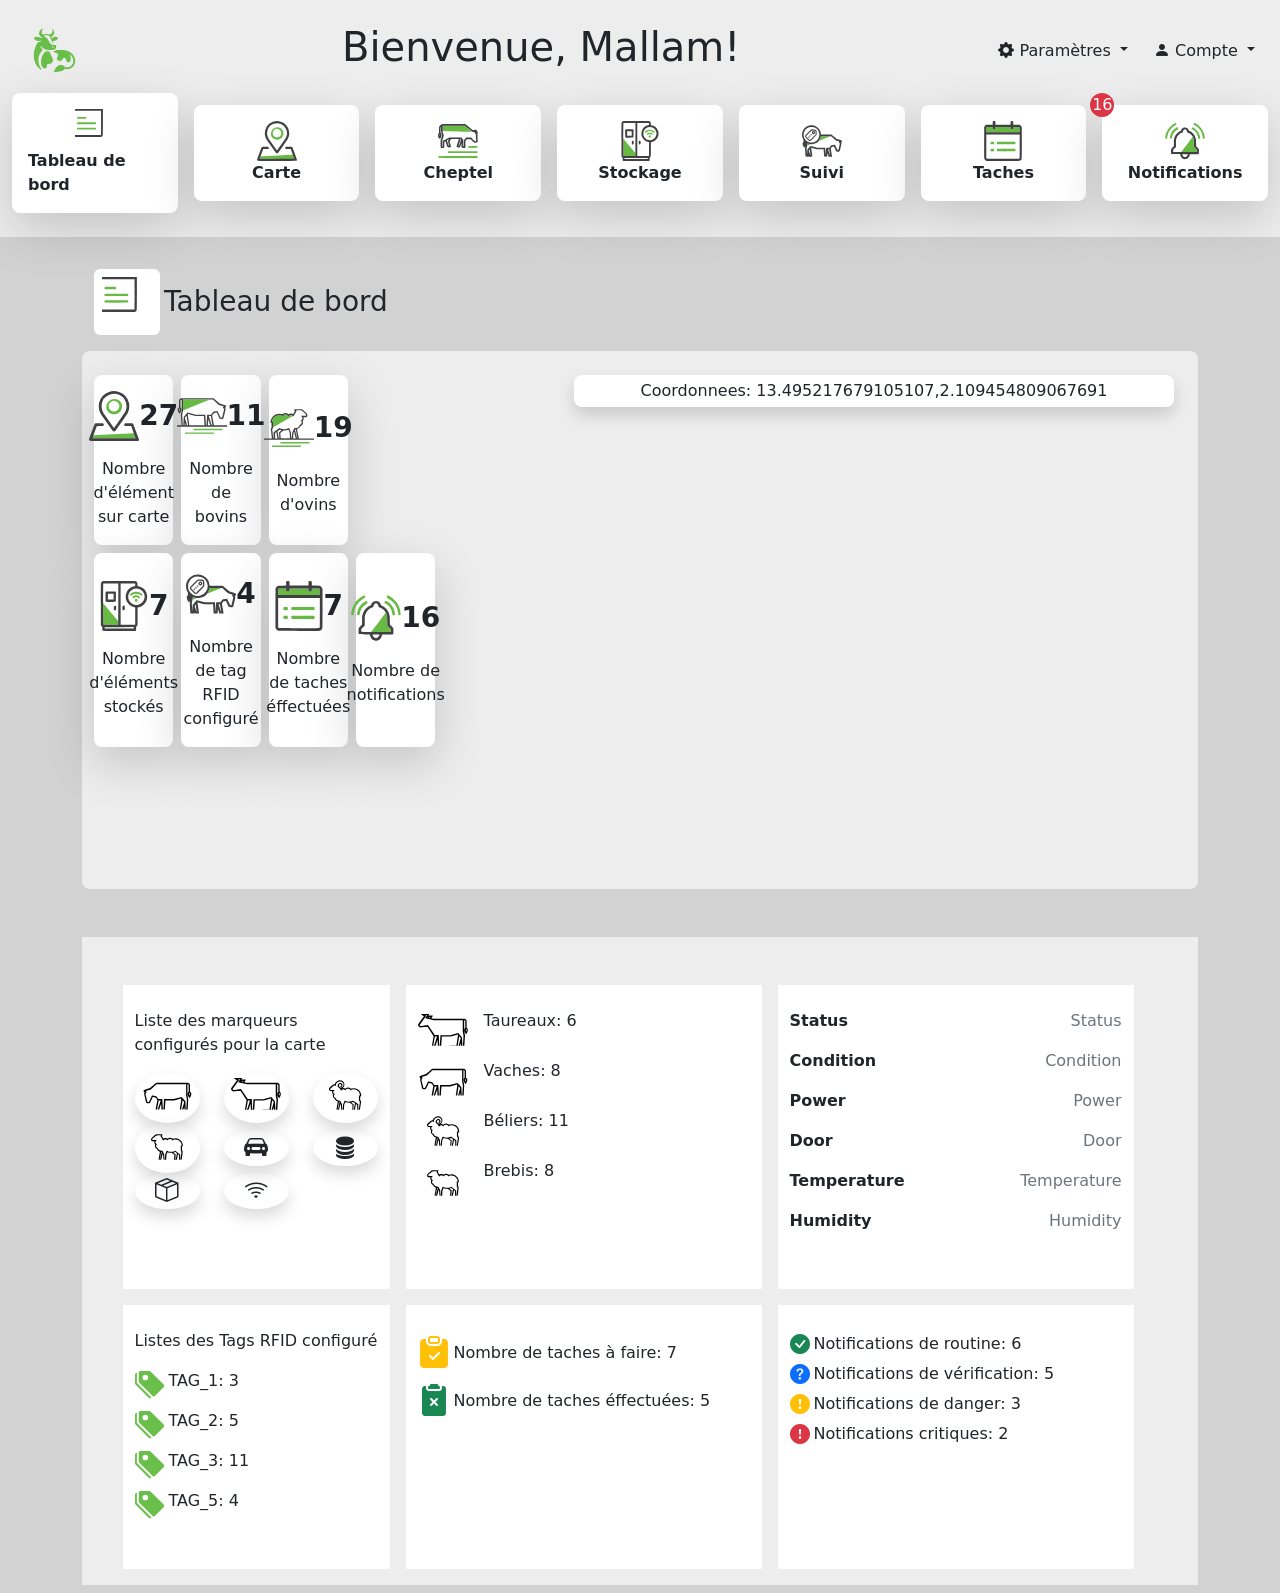
==== commit b93d44c0: "version" ====
--- a/index.html
+++ b/index.html
@@ -58,7 +58,7 @@
 
         <section class="d-flex justify-content-around align-items-center container-fluid pb-3">
             <div
-                class="col me-2 d-flex flex-column justify-content-center align-items-center p-3 rounded-3 shadow-lg bg-white largeur">
+                class="col me-3 d-flex flex-column justify-content-center align-items-center p-3 rounded-3 shadow-lg bg-white largeur">
                 <svg xmlns="http://www.w3.org/2000/svg" width="40" height="40" viewBox="30 30 100 100">
                     <path
                         d="M36.5 81.3c-.7-.2-1.6-1.2-1.7-1.9q-.2-1.4.8-2.3l.6-.5h22.5c24.8 0 23.1 0 23.8 1.2.7 1.3 0 2.9-1.3 3.3a1499.4 1499.4 0 0 1-44.7.1m-1-13.8q-1.4-1.3-.3-3c.7-1.1-.1-1.1 23.5-1.1 24.1 0 22.9 0 23.7 1.2q.7 1 .1 2.3c-.6 1.4 1 1.3-24 1.3H36.3Zm.1-13.5q-1.2-1-.7-2.5.3-1.2 1.7-1.5c1-.3 19.5-.2 20.4 0 1.3.5 2 2.1 1.3 3.4s-.2 1.2-11.6 1.2H36.2ZM22.8 26.4c0-2.6 0-3 .4-3.3.3-.3 3-.3 35.8-.3s35.6 0 35.8.3q.3.3.4 3.3v3H22.8Z"
@@ -72,7 +72,7 @@
             </div>
 
             <div
-                class="col me-2 d-flex flex-column justify-content-center align-items-center p-3 rounded-3 shadow-lg bg-white largeur">
+                class="col me-3 d-flex flex-column justify-content-center align-items-center p-3 rounded-3 shadow-lg bg-white largeur">
                 <svg xmlns="http://www.w3.org/2000/svg" width="40" height="40" viewBox="0 0 100.2 100">
                     <path
                         d="m6.8 94.6 1-3.2L9 88.5h.7c5.2-.4 79.9-4 80-4l3 8.1.8 2.2H50c-34.5 0-43.3 0-43.3-.2m40.4-48c-5.1-1.2-9.2-4.3-11.5-9a16.2 16.2 0 0 1 29-14.1 13 13 0 0 1 1.6 7.1c0 2.2 0 3-.5 4.3a16 16 0 0 1-11.2 11.3c-2 .5-5.6.7-7.4.3m5.8-6c3.7-1 6.6-3.9 7.5-7.5.6-2.3.3-5.2-.8-7.5-.9-1.7-2.9-3.7-4.8-4.6a10 10 0 0 0-12.2 2c-6.6 6.7-2 18 7.4 18q1.8 0 3-.3"
@@ -86,7 +86,7 @@
             </div>
 
             <div
-                class="col me-2 d-flex flex-column justify-content-center align-items-center p-3 rounded-3 shadow-lg bg-white largeur">
+                class="col me-3 d-flex flex-column justify-content-center align-items-center p-3 rounded-3 shadow-lg bg-white largeur">
                 <svg xmlns="http://www.w3.org/2000/svg" width="40" height="40" viewBox="0 0 254.1 215">
                     <path
                         d="M4 214.1c-3-1.8-3-8 0-10 .8-.7 13-.8 122.7-.8 93.5 0 122 .2 122.9.6q2.4 1 2.3 5.4c0 2.3-.1 2.8-1.2 4l-1.3 1.4-122 .1C8.1 215 5.4 215 4 214.1M64.6 183q-2.5-1.4-2.5-5c0-2.8.7-4.3 2.4-5.3 1.1-.7 8-.7 92.9-.7H249l1.5 1.4c1.3 1.4 1.4 1.7 1.4 4.4s0 3-1.4 4.3l-1.5 1.5h-91.7c-72.7 0-92-.2-92.7-.6m103-31.1q.5-.2.8 0 .2.3-.6.3t-.2-.3m27.3-.9q-.9-.2-2.1-1.4c-1.2-1.2-1.3-1.6-1.3-4.3 0-2.8.1-3 1.4-4.4l1.4-1.4 26.4-.1c18-.1 26.8 0 27.9.3 2.5.7 3.3 2.2 3.3 5.6s-.8 4.9-3.3 5.6c-1.5.4-51.6.5-53.7.1M18 149.7q-.8-1 .2-.1l.7.7q0 .5-.9-.6m156.3-23c0-10.7 0-15 .1-9.6zM27.4 141.5h1.7q.5.1-1 .2-1.4 0-.7-.2m133.2-20.1v-10.3zm3.4.8a912.8 912.8 0 0 1 0 0m89.3-12.5q0-1 .2-.5v1.3q-.2.4-.2-.8m-36-2-.8-1 1 .9q.8.7.9 1 0 .5-1.1-.9m-4.7-4.7-.9-1 1 .8q1.4 1.1.8 1.1zm13-1.5q-.8-1 .2-.2 1.1 1 .6 1zm15.6-5.1q0-.7.3-.3 0 .5 0 .8-.3.3-.3-.5m-45.8-.2-12-.2 11.9-.1c7.5 0 12 0 12.1.3l.2.3zm-52-.9q.2-.3.7-.2.8.6-.3.5-.5 0-.4-.3m107.7-2q0-.6.3-.2v.8q-.3.3-.3-.5m-10.3-1.6q0-1.2.3-.5v1.2q-.3.4-.3-.7m10-7.1q0-2.4.2-1.4v2.8q-.2 1-.2-1.4m-10-6.5q0-.8.2-.5.3.6 0 1-.1.5-.2-.5m10.3-2q0-.6.3-.2v.8q-.3.3-.3-.5m-9.9-3q0-.6.3-.2 0 .6 0 .8-.3.3-.3-.5M10 72.3q0-1 .2-.5v1q-.2.5-.2-.5m241.6 0q0-1 .2-.5v1q-.2.5-.2-.5M0 69.4q0-.7.3-.3v.9q-.3 0-.3-.6m22 0q0-.7.2-.3v.9q-.3 0-.2-.6M6.2 40.2a602.5 602.5 0 0 1 0 0m9.9-.6a620 620 0 0 1 0 0m106.9 7L33.4 44h-3.7V27.8c0-15 0-16.1.8-16.8.7-.6 5.9-.7 70.4-.6l69.6.1 2.1 1.2c1.2.6 11.4 9 22.8 18.8 16.5 14 21 17.8 22.6 18.3 1.8.5 1.7.6-3.7.5-3 0-44.2-1.2-91.3-2.7M19 45.1q0-1.2.2-.7v1.5q-.2.5-.2-.8M223 38h1q.5.2-.4.2t-.6-.2m17.4-2.6h1.3q.4.2-.7.2t-.6-.2M11.6 9.7q0-.1.8-.7 1-.8.1.1-.8 1.2-.9.6M28.7.1h.8q.3.3-.5.3t-.3-.3M169 .1h.8q.2.3-.6.3t-.2-.3"
@@ -100,7 +100,7 @@
             </div>
 
             <div
-                class="col me-2 d-flex flex-column justify-content-center align-items-center p-3 rounded-3 shadow-lg bg-white largeur">
+                class="col me-3 d-flex flex-column justify-content-center align-items-center p-3 rounded-3 shadow-lg bg-white largeur">
                 <svg xmlns="http://www.w3.org/2000/svg" width="40" height="40" viewBox="0 0 278.4 300">
                     <path
                         d="m23 281.1.1-4.2h174l-86.8.1-86.8.2-.3 4-.2 4.1zm-7.6-19.4c-1-1-1-6.2-.9-64.7l.2-63.6L59.4 187l44.7 53.7.3-113.4.3-113.3.2 108c0 59.5 0 115.4-.3 124.4l-.4 16.3H60.3c-41.8 0-44 0-45-1.1M207.8 123c-3.9-2.3-5.2-6.2-3.5-10.5 2.4-6.3 10.1-7.6 14.7-2.3 3.4 3.9 2 10.8-2.7 13a10 10 0 0 1-8.5-.2m-15-19.5q-3.3-1.3-3.2-5.2c0-1.5.6-2.5 3-4.8 9-8.7 24-10.2 35.1-3.4q10.9 6.6 5.7 12-3.7 3.8-8.7-.4a19.4 19.4 0 0 0-24.7 0c-3 2.5-4.7 3-7.2 1.8m-15-15q-3.1-1.7-3.2-5.4c0-3 7.5-9.4 15.3-13.4a42 42 0 0 1 20.4-4.7c9.5-.4 15.6.7 22.7 4 7.5 3.3 16.1 10 16.9 13 .5 2-.7 5.4-2.2 6.3-2.6 1.4-5.1.8-8.5-2.1q-6.9-6-15.1-8.6a42 42 0 0 0-23.4 0 44 44 0 0 0-15 8.5c-3.7 3.1-5.4 3.6-7.9 2.4"
@@ -114,7 +114,7 @@
             </div>
 
             <div "
-                class="col me-2 d-flex flex-column justify-content-center align-items-center p-3 rounded-3 shadow-lg bg-white
+                class="col me-3 d-flex flex-column justify-content-center align-items-center p-3 rounded-3 shadow-lg bg-white
                 largeur">
                 <svg xmlns="http://www.w3.org/2000/svg" width="40" height="40" viewBox="0 0 752.2 590.4">
                     <path
@@ -129,7 +129,7 @@
             </div>
 
             <div "
-                class="col me-2 d-flex flex-column justify-content-center align-items-center p-3 rounded-3 shadow-lg bg-white
+                class="col me-3 d-flex flex-column justify-content-center align-items-center p-3 rounded-3 shadow-lg bg-white
                 largeur">
                 <svg xmlns="http://www.w3.org/2000/svg" width="40" height="40" viewBox="0 0 94.2 100">
                     <path
@@ -143,7 +143,7 @@
                 <p class="fw-bold m-0">Taches</p>
             </div>
 
-            <div class="col me-2 position-relative d-flex flex-column justify-content-center align-items-center p-3
+            <div class="col position-relative d-flex flex-column justify-content-center align-items-center p-3
                 rounded-3 shadow-lg bg-white largeur">
                 <svg xmlns="http://www.w3.org/2000/svg" width="40" height="40" viewBox="0 0 63.7 58">
                     <path
@@ -155,7 +155,7 @@
                 </svg>
 
                 <p class="fw-bold m-0">Notifications</p>
-                <span class="rounded-circle bg-danger p-1 top-0 start-0 position-absolute">
+                <span class="rounded-circle bg-danger p-1 notification">
                     <p class="m-0 text-white">16</p>
                 </span>
             </div>
@@ -167,9 +167,8 @@
     <section class="gris py-2 d-flex">
 
 <div class="d-lg-none d-md-flex flex-column flex-shrink-0 p-3 sidebar justify-content-start align-items-center gray">
-
     <!-- Sidebar -->
-    <aside class="bg-dark p-3 d-flex flex-column gray overflow-hidden">
+    <aside class="bg-dark p-3 d-flex flex-column gray ">
         <div class="bg-white d-flex justify-content-center align-items-center p-2 my-2 rounded-2">
                 <svg xmlns="http://www.w3.org/2000/svg" width="50" height="50" viewBox="30 30 100 100">
                     <path
@@ -276,8 +275,7 @@
             </div>
 
             
-    </aside>
-
+    </aside>    
 </div>
  <div class="container">
         <div class="container d-flex pt-3 align-items-center gap-1">
@@ -296,7 +294,7 @@
         </div>
 
 
-        <div class="container gap-4 d-flex gray p-4 rounded-3 mt-2 flex-wrap">
+        <div class="container d-flex gray p-4 rounded-3 mt-2 flex-wrap gap-3">
             <div class="col d-flex gap-2 flex-column">
                 <div class="row d-flex gap-2">
                     <div
--- a/style.css
+++ b/style.css
@@ -9,6 +9,18 @@
 .cercle{
     width: 100%;
     max-width: 5rem;
+}
+
+.notification{
+    position: absolute;
+    top: 0;
+    left: 0;
+    transform: translate(-50%, -50%);
+    width: 1.5rem;
+    height: 1.5rem;
+    display: flex;
+    align-items: center;
+    justify-content: center;
 }
 
 .sidebar{
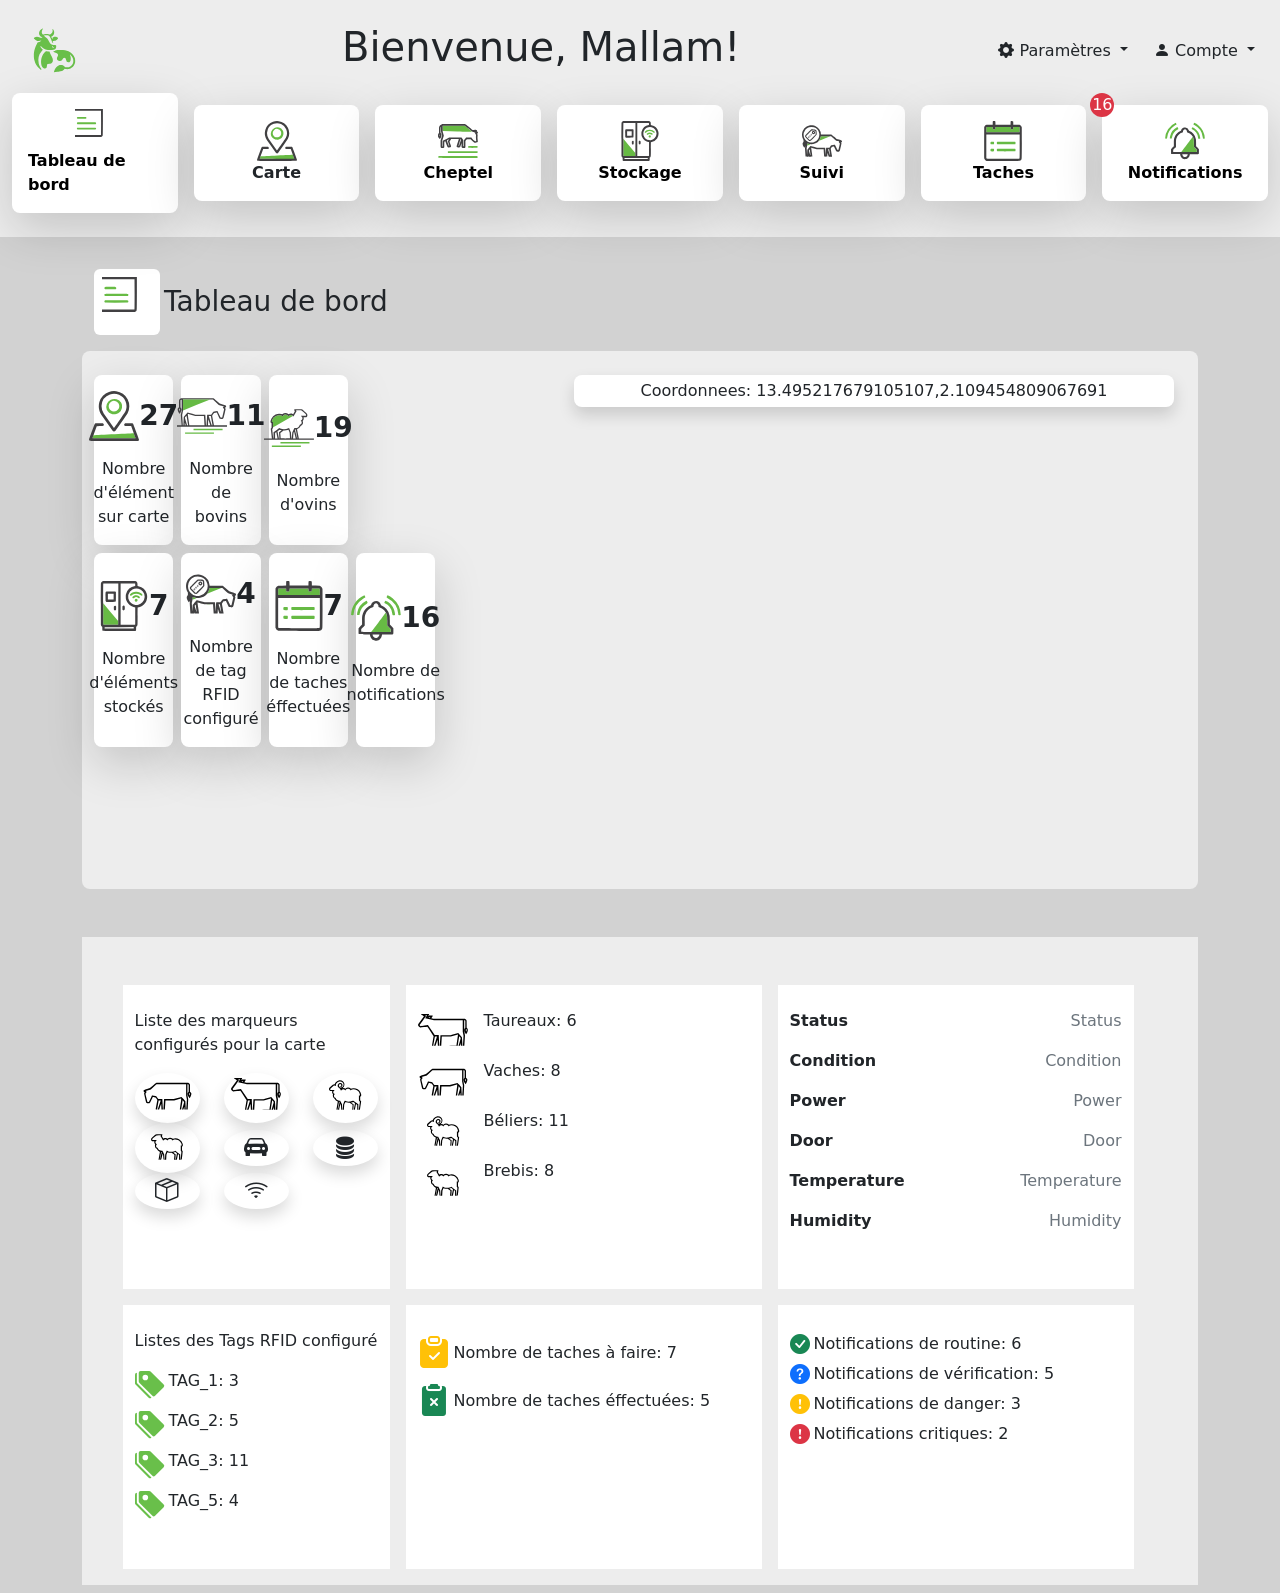
==== commit db3393fe: "version" ====
--- a/index.html
+++ b/index.html
@@ -58,7 +58,8 @@
 
         <section class="d-flex justify-content-around align-items-center container-fluid pb-3">
             <div
-                class="col me-3 d-flex flex-column justify-content-center align-items-center p-3 rounded-3 shadow-lg bg-white largeur">
+                class="col me-3 p-3 rounded-3 shadow-lg bg-white largeur">
+                <a href="#" class="link-offset-2 link-underline link-underline-opacity-0 text-black d-flex flex-column justify-content-center align-items-center">
                 <svg xmlns="http://www.w3.org/2000/svg" width="40" height="40" viewBox="30 30 100 100">
                     <path
                         d="M36.5 81.3c-.7-.2-1.6-1.2-1.7-1.9q-.2-1.4.8-2.3l.6-.5h22.5c24.8 0 23.1 0 23.8 1.2.7 1.3 0 2.9-1.3 3.3a1499.4 1499.4 0 0 1-44.7.1m-1-13.8q-1.4-1.3-.3-3c.7-1.1-.1-1.1 23.5-1.1 24.1 0 22.9 0 23.7 1.2q.7 1 .1 2.3c-.6 1.4 1 1.3-24 1.3H36.3Zm.1-13.5q-1.2-1-.7-2.5.3-1.2 1.7-1.5c1-.3 19.5-.2 20.4 0 1.3.5 2 2.1 1.3 3.4s-.2 1.2-11.6 1.2H36.2ZM22.8 26.4c0-2.6 0-3 .4-3.3.3-.3 3-.3 35.8-.3s35.6 0 35.8.3q.3.3.4 3.3v3H22.8Z"
@@ -69,6 +70,7 @@
                 </svg>
 
                 <p class="fw-bold m-0">Tableau de bord</p>
+                </a>
             </div>
 
             <div
@@ -87,6 +89,7 @@
 
             <div
                 class="col me-3 d-flex flex-column justify-content-center align-items-center p-3 rounded-3 shadow-lg bg-white largeur">
+                <a href="cheptel/cheptel.html" class="link-offset-2 link-underline link-underline-opacity-0 text-black d-flex flex-column justify-content-center align-items-center">
                 <svg xmlns="http://www.w3.org/2000/svg" width="40" height="40" viewBox="0 0 254.1 215">
                     <path
                         d="M4 214.1c-3-1.8-3-8 0-10 .8-.7 13-.8 122.7-.8 93.5 0 122 .2 122.9.6q2.4 1 2.3 5.4c0 2.3-.1 2.8-1.2 4l-1.3 1.4-122 .1C8.1 215 5.4 215 4 214.1M64.6 183q-2.5-1.4-2.5-5c0-2.8.7-4.3 2.4-5.3 1.1-.7 8-.7 92.9-.7H249l1.5 1.4c1.3 1.4 1.4 1.7 1.4 4.4s0 3-1.4 4.3l-1.5 1.5h-91.7c-72.7 0-92-.2-92.7-.6m103-31.1q.5-.2.8 0 .2.3-.6.3t-.2-.3m27.3-.9q-.9-.2-2.1-1.4c-1.2-1.2-1.3-1.6-1.3-4.3 0-2.8.1-3 1.4-4.4l1.4-1.4 26.4-.1c18-.1 26.8 0 27.9.3 2.5.7 3.3 2.2 3.3 5.6s-.8 4.9-3.3 5.6c-1.5.4-51.6.5-53.7.1M18 149.7q-.8-1 .2-.1l.7.7q0 .5-.9-.6m156.3-23c0-10.7 0-15 .1-9.6zM27.4 141.5h1.7q.5.1-1 .2-1.4 0-.7-.2m133.2-20.1v-10.3zm3.4.8a912.8 912.8 0 0 1 0 0m89.3-12.5q0-1 .2-.5v1.3q-.2.4-.2-.8m-36-2-.8-1 1 .9q.8.7.9 1 0 .5-1.1-.9m-4.7-4.7-.9-1 1 .8q1.4 1.1.8 1.1zm13-1.5q-.8-1 .2-.2 1.1 1 .6 1zm15.6-5.1q0-.7.3-.3 0 .5 0 .8-.3.3-.3-.5m-45.8-.2-12-.2 11.9-.1c7.5 0 12 0 12.1.3l.2.3zm-52-.9q.2-.3.7-.2.8.6-.3.5-.5 0-.4-.3m107.7-2q0-.6.3-.2v.8q-.3.3-.3-.5m-10.3-1.6q0-1.2.3-.5v1.2q-.3.4-.3-.7m10-7.1q0-2.4.2-1.4v2.8q-.2 1-.2-1.4m-10-6.5q0-.8.2-.5.3.6 0 1-.1.5-.2-.5m10.3-2q0-.6.3-.2v.8q-.3.3-.3-.5m-9.9-3q0-.6.3-.2 0 .6 0 .8-.3.3-.3-.5M10 72.3q0-1 .2-.5v1q-.2.5-.2-.5m241.6 0q0-1 .2-.5v1q-.2.5-.2-.5M0 69.4q0-.7.3-.3v.9q-.3 0-.3-.6m22 0q0-.7.2-.3v.9q-.3 0-.2-.6M6.2 40.2a602.5 602.5 0 0 1 0 0m9.9-.6a620 620 0 0 1 0 0m106.9 7L33.4 44h-3.7V27.8c0-15 0-16.1.8-16.8.7-.6 5.9-.7 70.4-.6l69.6.1 2.1 1.2c1.2.6 11.4 9 22.8 18.8 16.5 14 21 17.8 22.6 18.3 1.8.5 1.7.6-3.7.5-3 0-44.2-1.2-91.3-2.7M19 45.1q0-1.2.2-.7v1.5q-.2.5-.2-.8M223 38h1q.5.2-.4.2t-.6-.2m17.4-2.6h1.3q.4.2-.7.2t-.6-.2M11.6 9.7q0-.1.8-.7 1-.8.1.1-.8 1.2-.9.6M28.7.1h.8q.3.3-.5.3t-.3-.3M169 .1h.8q.2.3-.6.3t-.2-.3"
@@ -97,10 +100,12 @@
                 </svg>
 
                 <p class="fw-bold m-0">Cheptel</p>
+                </a>
             </div>
 
             <div
                 class="col me-3 d-flex flex-column justify-content-center align-items-center p-3 rounded-3 shadow-lg bg-white largeur">
+                <a href="stockage/stockage.html" class="link-offset-2 link-underline link-underline-opacity-0 text-black d-flex flex-column justify-content-center align-items-center">
                 <svg xmlns="http://www.w3.org/2000/svg" width="40" height="40" viewBox="0 0 278.4 300">
                     <path
                         d="m23 281.1.1-4.2h174l-86.8.1-86.8.2-.3 4-.2 4.1zm-7.6-19.4c-1-1-1-6.2-.9-64.7l.2-63.6L59.4 187l44.7 53.7.3-113.4.3-113.3.2 108c0 59.5 0 115.4-.3 124.4l-.4 16.3H60.3c-41.8 0-44 0-45-1.1M207.8 123c-3.9-2.3-5.2-6.2-3.5-10.5 2.4-6.3 10.1-7.6 14.7-2.3 3.4 3.9 2 10.8-2.7 13a10 10 0 0 1-8.5-.2m-15-19.5q-3.3-1.3-3.2-5.2c0-1.5.6-2.5 3-4.8 9-8.7 24-10.2 35.1-3.4q10.9 6.6 5.7 12-3.7 3.8-8.7-.4a19.4 19.4 0 0 0-24.7 0c-3 2.5-4.7 3-7.2 1.8m-15-15q-3.1-1.7-3.2-5.4c0-3 7.5-9.4 15.3-13.4a42 42 0 0 1 20.4-4.7c9.5-.4 15.6.7 22.7 4 7.5 3.3 16.1 10 16.9 13 .5 2-.7 5.4-2.2 6.3-2.6 1.4-5.1.8-8.5-2.1q-6.9-6-15.1-8.6a42 42 0 0 0-23.4 0 44 44 0 0 0-15 8.5c-3.7 3.1-5.4 3.6-7.9 2.4"
@@ -111,11 +116,13 @@
                 </svg>
 
                 <p class="fw-bold m-0">Stockage</p>
-            </div>
-
-            <div "
+                </a>
+            </div>
+
+            <div
                 class="col me-3 d-flex flex-column justify-content-center align-items-center p-3 rounded-3 shadow-lg bg-white
                 largeur">
+                <a href="suivi/suivi.html" class="link-offset-2 link-underline link-underline-opacity-0 text-black d-flex flex-column justify-content-center align-items-center">
                 <svg xmlns="http://www.w3.org/2000/svg" width="40" height="40" viewBox="0 0 752.2 590.4">
                     <path
                         d="M309.7 451.4c18-.2 47.5-.2 65.5 0 18 .1 3.3.3-32.8.3s-50.8-.2-32.7-.3M98.5 377.8c.6-1.6 1.2-11 1.5-20.9s.8-18 1.1-18 3.8 1.4 7.9 3c14 6 37.7 12.3 45.7 12.3 2 0 3.5.5 3.5 1 0 .9-36.5 16.2-58.3 24.6-2 .7-2.2.4-1.4-2m218-88.3c15.6-17.6 29.7-47 35.5-73.8 1.3-6 2.5-11 2.7-11.1.2-.2 40.2-.2 88.9 0l88.5.3-105.2 42.5a9110 9110 0 0 0-110 45l-5 2.4zm-222-33-30.1-30.4 30.4 30.1 30.4 30.4c0 .9-2.8-1.8-30.7-30m67.3 10c0-.1 20.8-21 46.3-46.3l46.4-46-46 46.3c-42.9 43-46.7 46.9-46.7 46M95.6 153a1133 1133 0 0 1 30.7-30.1c.4 0-13 13.6-29.5 30.1A1133 1133 0 0 1 66.1 183c-.3 0 13-13.5 29.5-30m309.2 18.6c26.2-.2 68.7-.2 94.5 0s4.3.3-47.6.3c-52 0-73-.1-46.9-.3"
@@ -126,11 +133,13 @@
                 </svg>
 
                 <p class="fw-bold m-0">Suivi</p>
-            </div>
-
-            <div "
+               </a>
+            </div>
+
+            <div
                 class="col me-3 d-flex flex-column justify-content-center align-items-center p-3 rounded-3 shadow-lg bg-white
                 largeur">
+                <a href="taches/taches.html" class="link-offset-2 link-underline link-underline-opacity-0 text-black d-flex flex-column justify-content-center align-items-center">
                 <svg xmlns="http://www.w3.org/2000/svg" width="40" height="40" viewBox="0 0 94.2 100">
                     <path
                         d="M16.9 75.7c-1-.4-1.1-.8-1.1-3 0-3.2.3-3.4 4.9-3.3l3.1.1.5.6c.5.5.5.7.5 2.5l-.2 2.4c-.4.8-1.4 1-4.3 1q-2.9 0-3.4-.3m16 .1c-1-.4-1.2-1-1.2-3.1 0-2 0-2.1.6-2.6l.5-.6h22l22.5.1c1 .4 1.1.9 1.1 3 0 2.3-.2 2.8-1.2 3.2-.8.2-43.7.3-44.3 0m-16-17.7c-1-.4-1.1-.8-1.1-3 0-3.2.3-3.4 4.9-3.3l3.1.1.5.6c.5.5.5.7.5 2.5l-.2 2.4c-.4.8-1.4 1-4.3 1q-2.9 0-3.4-.3m16 .1c-1-.4-1.2-1-1.2-3.1 0-2 0-2.1.6-2.6l.5-.6h22l22.5.1c1 .4 1.1.9 1.1 3 0 2.3-.2 2.8-1.2 3.2-.8.2-43.7.3-44.3 0M5.4 22.4c0-6 0-6.6 1-7.3.4-.3 1.4-.3 7.7-.3h7.3v2.5c0 2.4 0 2.5.5 3s.6.5 3 .5h2.3l.5-.6c.5-.6.5-.7.5-3v-2.4H66v2.5c.1 2.5.1 2.5.7 3s.7.5 2.8.5c3.1 0 3.3-.2 3.3-3.7v-2.3h7.3c6.3 0 7.3 0 7.7.3 1 .7 1 1.3 1 7.3V28H5.4Z"
@@ -141,10 +150,12 @@
                 </svg>
 
                 <p class="fw-bold m-0">Taches</p>
-            </div>
-
-            <div class="col position-relative d-flex flex-column justify-content-center align-items-center p-3
-                rounded-3 shadow-lg bg-white largeur">
+                </a>
+            </div>
+
+            <div 
+                class="col position-relative d-flex flex-column justify-content-center align-items-center p-3 rounded-3 shadow-lg bg-white largeur">
+                <a href="notification/notification.html" class="link-offset-2 link-underline link-underline-opacity-0 text-black d-flex flex-column justify-content-center align-items-center">
                 <svg xmlns="http://www.w3.org/2000/svg" width="40" height="40" viewBox="0 0 63.7 58">
                     <path
                         d="M31 57.9h.3-.2q-.2 0 0 0m1.4 0h.3-.2q-.2 0 0 0m-3.6-4.7-.3-.4zl.4.4zm6 0 .3-.3zl-.3.2zM24 50.8q0-.2.1 0v.2zm15.3 0q0-.2.1 0v.2zm-12-.3q0-.3.2 0v.1zm8.7 0q0-.3 0 0v.1zm-10.2-3.9c.2 0 18.3-24.2 18.4-24.4l.2.1c.4.8 1 2.4 1.3 3.5s.3 1.2.3 7l.1 5.7 2.2 2.2 2.3 2.5v1.6l-.1 1.6-.3.3H26m-12.2-4.2.6-.5zl-.5.6Zm-4.2-.1v-.1q.2.1 0 .2zm44.5 0q0-.3.1-.1v.2zM51 38.5l-.8-.8zl.8.8zm-38.1 0 .8-.8zl-.8.8q0-.1.7-.8m4.2.5.3-.3-.2.3-.3.2zm.6-5.8v-2.5zm31.8-5.6v-.2.3zm-35.2-.1v-.2.3zm3.4-.2q0-.2.1 0v.1zm35.4-2q-.2-.1-.3-1.5A17 17 0 0 0 42.6 10c-.2-.3-.2-.3 0-.9l1-2.1q.5 0 2.6 1.1c5.6 3.4 9.4 9.5 9.9 16 0 1 0 1-.2 1.2-.4.3-2.6.3-2.9 0m-52.9 0A28.2 28.2 0 0 1 17.1 0a9 9 0 0 1 1.2 2.6c0 .2-.2.4-1.5 1L14.6 5A25 25 0 0 0 3.4 24l-.2 1.2c-.2.3-2.9.2-3 0m7.6 0c-.1-.4 0-2.4.3-3.6A21 21 0 0 1 19 7.3q1-.6 1.2-.1c.2.2 1 2.2 1 2.5s-.1.4-1.1 1A18 18 0 0 0 11 24l-.2 1.2H7.7m52.7 0-.2-1.7A25 25 0 0 0 46.7 3.7q-1.5-.7-1.4-1c0-.3.8-2.2 1-2.5l.4-.2A26 26 0 0 1 53 3.9a28.7 28.7 0 0 1 10.4 21.3 7 7 0 0 1-3 0m-39.2-5.8.2-.3zl-.3.2zm20.6-.7q-.2-.3 0 0 .4.2.2.2zm-19.5-.4.2-.2q.2-.3 0 0zm-4.1-.7.2-.2q.3-.2 0 0zm11.2-6 .3-.2q.2-.3 0 0zm2.2-1.1h.5-.5M36.3 9l-.2-.2zl.2.3zm-4.6-1.9h.3l-.2.1q-.2 0 0 0"
@@ -158,6 +169,7 @@
                 <span class="rounded-circle bg-danger p-1 notification">
                     <p class="m-0 text-white">16</p>
                 </span>
+            </a>
             </div>
         </section>
     </nav>
@@ -170,6 +182,7 @@
     <!-- Sidebar -->
     <aside class="bg-dark p-3 d-flex flex-column gray ">
         <div class="bg-white d-flex justify-content-center align-items-center p-2 my-2 rounded-2">
+            <a href="#" class="link-offset-2 link-underline link-underline-opacity-0 text-black d-flex flex-column justify-content-center align-items-center">
                 <svg xmlns="http://www.w3.org/2000/svg" width="50" height="50" viewBox="30 30 100 100">
                     <path
                         d="M36.5 81.3c-.7-.2-1.6-1.2-1.7-1.9q-.2-1.4.8-2.3l.6-.5h22.5c24.8 0 23.1 0 23.8 1.2.7 1.3 0 2.9-1.3 3.3a1499.4 1499.4 0 0 1-44.7.1m-1-13.8q-1.4-1.3-.3-3c.7-1.1-.1-1.1 23.5-1.1 24.1 0 22.9 0 23.7 1.2q.7 1 .1 2.3c-.6 1.4 1 1.3-24 1.3H36.3Zm.1-13.5q-1.2-1-.7-2.5.3-1.2 1.7-1.5c1-.3 19.5-.2 20.4 0 1.3.5 2 2.1 1.3 3.4s-.2 1.2-11.6 1.2H36.2ZM22.8 26.4c0-2.6 0-3 .4-3.3.3-.3 3-.3 35.8-.3s35.6 0 35.8.3q.3.3.4 3.3v3H22.8Z"
@@ -178,6 +191,7 @@
                         d="M22.3 99.7a6 6 0 0 1-3.8-3.4C18 95.3 18 94 18 59c0-35.2 0-36.3.4-37.3a6 6 0 0 1 3-3.1l1-.5h73l1 .5a6 6 0 0 1 3 3.1c.4 1 .4 2 .4 37.3s0 36.3-.4 37.3a6 6 0 0 1-3 3.1l-1 .5H59.3c-28.8 0-36.4 0-37-.2M95 94.8c.1-.3.2-10 .2-30.4L95 34.3H22.9v30.2l.1 30.4c.2.3 6.2.3 36 .3 35.2 0 35.8 0 36-.4m.2-68.4q0-3-.4-3.3c-.2-.3-3-.3-35.8-.3a384 384 0 0 0-35.8.3c-.4.3-.4.7-.4 3.3v3h72.4ZM4.3 81.7a6 6 0 0 1-3.8-3.4C0 77.3 0 76 0 41 .1 5.8.1 4.7.5 3.7a6 6 0 0 1 3-3.1l1-.5h73.2l1 .5q2.3 1.4 3 3.5.3.9.3 4.5c0 4-.2 4.8-1.2 5.3-.8.4-2 .4-2.6 0-.9-.7-1-1.2-1-5 0-2.9 0-3.5-.3-3.8S73 4.8 41 4.8c-32 0-35.6 0-35.9.3S4.8 9 4.8 41c0 32 0 35.6.3 35.9s.9.3 3.7.3c3.8 0 4.4.1 4.9 1.2.6 1.2 0 2.8-1.2 3.3-.9.4-7 .4-8.2 0"
                         style="display:inline;fill:#414042;stroke-width:.2" />
                 </svg>
+                </a>
             </div>
 
             <div class="bg-white d-flex justify-content-center align-items-center p-2 my-2 rounded-2">
@@ -192,6 +206,7 @@
             </div>
 
             <div class="bg-white d-flex justify-content-center align-items-center p-2 my-2 rounded-2">
+                <a href="cheptel/cheptel.html" class="link-offset-2 link-underline link-underline-opacity-0 text-black d-flex flex-column justify-content-center align-items-center">
                 <svg xmlns="http://www.w3.org/2000/svg" width="40" height="40" viewBox="0 0 254.1 215">
                     <path
                         d="M4 214.1c-3-1.8-3-8 0-10 .8-.7 13-.8 122.7-.8 93.5 0 122 .2 122.9.6q2.4 1 2.3 5.4c0 2.3-.1 2.8-1.2 4l-1.3 1.4-122 .1C8.1 215 5.4 215 4 214.1M64.6 183q-2.5-1.4-2.5-5c0-2.8.7-4.3 2.4-5.3 1.1-.7 8-.7 92.9-.7H249l1.5 1.4c1.3 1.4 1.4 1.7 1.4 4.4s0 3-1.4 4.3l-1.5 1.5h-91.7c-72.7 0-92-.2-92.7-.6m103-31.1q.5-.2.8 0 .2.3-.6.3t-.2-.3m27.3-.9q-.9-.2-2.1-1.4c-1.2-1.2-1.3-1.6-1.3-4.3 0-2.8.1-3 1.4-4.4l1.4-1.4 26.4-.1c18-.1 26.8 0 27.9.3 2.5.7 3.3 2.2 3.3 5.6s-.8 4.9-3.3 5.6c-1.5.4-51.6.5-53.7.1M18 149.7q-.8-1 .2-.1l.7.7q0 .5-.9-.6m156.3-23c0-10.7 0-15 .1-9.6zM27.4 141.5h1.7q.5.1-1 .2-1.4 0-.7-.2m133.2-20.1v-10.3zm3.4.8a912.8 912.8 0 0 1 0 0m89.3-12.5q0-1 .2-.5v1.3q-.2.4-.2-.8m-36-2-.8-1 1 .9q.8.7.9 1 0 .5-1.1-.9m-4.7-4.7-.9-1 1 .8q1.4 1.1.8 1.1zm13-1.5q-.8-1 .2-.2 1.1 1 .6 1zm15.6-5.1q0-.7.3-.3 0 .5 0 .8-.3.3-.3-.5m-45.8-.2-12-.2 11.9-.1c7.5 0 12 0 12.1.3l.2.3zm-52-.9q.2-.3.7-.2.8.6-.3.5-.5 0-.4-.3m107.7-2q0-.6.3-.2v.8q-.3.3-.3-.5m-10.3-1.6q0-1.2.3-.5v1.2q-.3.4-.3-.7m10-7.1q0-2.4.2-1.4v2.8q-.2 1-.2-1.4m-10-6.5q0-.8.2-.5.3.6 0 1-.1.5-.2-.5m10.3-2q0-.6.3-.2v.8q-.3.3-.3-.5m-9.9-3q0-.6.3-.2 0 .6 0 .8-.3.3-.3-.5M10 72.3q0-1 .2-.5v1q-.2.5-.2-.5m241.6 0q0-1 .2-.5v1q-.2.5-.2-.5M0 69.4q0-.7.3-.3v.9q-.3 0-.3-.6m22 0q0-.7.2-.3v.9q-.3 0-.2-.6M6.2 40.2a602.5 602.5 0 0 1 0 0m9.9-.6a620 620 0 0 1 0 0m106.9 7L33.4 44h-3.7V27.8c0-15 0-16.1.8-16.8.7-.6 5.9-.7 70.4-.6l69.6.1 2.1 1.2c1.2.6 11.4 9 22.8 18.8 16.5 14 21 17.8 22.6 18.3 1.8.5 1.7.6-3.7.5-3 0-44.2-1.2-91.3-2.7M19 45.1q0-1.2.2-.7v1.5q-.2.5-.2-.8M223 38h1q.5.2-.4.2t-.6-.2m17.4-2.6h1.3q.4.2-.7.2t-.6-.2M11.6 9.7q0-.1.8-.7 1-.8.1.1-.8 1.2-.9.6M28.7.1h.8q.3.3-.5.3t-.3-.3M169 .1h.8q.2.3-.6.3t-.2-.3"
@@ -200,9 +215,11 @@
                         d="M20.9 151.4q-3.1-1.6-4.1-4-.5-1.4-.5-22.2v-20.9l5-15.1 5-15.2-3.2-11.7-3.6-13c-.2-.8-.4-8.3-.6-16.8L18.7 17l-1.3 2.6-1.3 2.5-.1 16.6-.1 16.5 1.2 1.7a25 25 0 0 1 5 15.5c0 7.4-2.4 13-7.8 18.7l-3.1 3.3L8 91a25.6 25.6 0 0 1-3.4-32.9l1.8-2.7V38.7c0-16.2 0-16.8 1-20.1C10 10 16.4 3.7 25.2 1 27.6.3 31 .2 99 .2h71.4l3.1 1c1.7.6 4.3 1.8 5.6 2.7 1.3.8 11 9 21.6 18C219 37.5 220 38.3 221.6 38.3c2 0 12.4-1.5 15.3-2.1q7.2-1.8 9.9 2.6c1.5 2.5 1.5 4 .2 7.3-.2.5 0 .8 1.4 1.2q3.6 1.1 5 4.2c1.3 3.2 0 6.9-3 8.7l-1.8 1 1.6 3c1.7 3.4 1.8 4.1 1 14.3-.6 7.2-.3 13.8 1.1 23.5 1.1 7.3 1.1 9.2.1 11-1 2.1-2.3 2.7-9.3 4.8-7.7 2.3-8.2 2.2-13.7-1.3a76 76 0 0 1-20.5-18l-1.9-2.6h-23.3l-4.8 5.8-4.8 5.9v39.1l-1 1.8c-1.6 2.7-3.4 3.4-9.2 3.6-8.7.4-11.5-.5-13.3-4.2-1-1.9-1-2.3-1-14.8v-13l-4.2 12.4c-2.3 6.8-4.6 12.7-5 13.3-1.8 2-3.9 2.5-10.3 2.5-6.7 0-8-.3-10-2.7a7 7 0 0 1-1.7-6c.1-.7 3.3-10.7 7-22.2l6.6-21.5c0-.3-7-.5-24.2-.4H83.6l-4.7 6.7-5.5 7.9-.8 1.2 5 13.7c2.6 7.5 5 14.2 5.1 14.8.4 1.8-.5 4.6-2 6.2-2 2-4.2 2.4-11 2.3-5.3-.2-6-.3-7.5-1.2-.9-.6-2-1.7-2.4-2.6l-7-18.3-6.2-17-3.3 1.6-3.1 1.7L40 130l-.2 17.4-1.3 1.6c-2 2.7-3.8 3.3-10.3 3.3-4.6 0-6-.2-7.3-.8m9.1-27.6.1-17.8 20.5-10.5 20.5-10.4h78.4l5.4 8.2 5.5 8.2v40h3.9V103l7.1-8.7 7.2-8.8h33.7l2.7 4a68 68 0 0 0 21 19.4c1 .3 6.9-1.5 6.9-2.1l-1-6.5a140.8 140.8 0 0 1-.5-27.9l.5-3-3.8-6-3.8-6 2.2-1.2c1.1-.5 2.1-1.1 2.1-1.3s-9.8-3.2-20.2-6.2c-2.2-.6-4.3-2.3-23-18.3a478 478 0 0 0-22.8-18.8l-2.1-1.2h-69.6c-65-.2-69.7-.1-70.5.5s-.8 1.6-.6 19.3v18.5l3.7 12.8L37 74.3 31.9 90l-5.3 15.6V142l1.7-.1 1.6-.1zm41.8 13.4-4.7-13.8-4.8-14c0-.3 1.9-3.1 4.1-6.4l4.1-6c0-.5-13.8 6.7-14 7.2-.1.3 2.3 7.4 5.4 15.8l6.1 16.4c.4 1 .7 1.2 2.1 1.2q1.6 0 1.7-.4m67-15.4 6.3-19.4 1.1-3.6-1.1-2q-1-1.6-1.5-1.5c-.2.2-3.3 9.8-7 21.3l-6.6 21h3.6zM12.3 73.4c.3-3.2-.4-7.2-1.1-6.5-1.2 1.2-1.3 8.7-.2 10.5.5 1 1.1-.8 1.3-4"
                         style="display:inline;fill:#414042;stroke-width:.429915" />
                 </svg>
+                </a>
             </div>
 
             <div class="bg-white d-flex justify-content-center align-items-center p-2 my-2 rounded-2">
+                <a href="stockage/stockage.html" class="link-offset-2 link-underline link-underline-opacity-0 text-black d-flex flex-column justify-content-center align-items-center">
                 <svg xmlns="http://www.w3.org/2000/svg" width="40" height="40" viewBox="0 0 278.4 300">
                     <path
                         d="m23 281.1.1-4.2h174l-86.8.1-86.8.2-.3 4-.2 4.1zm-7.6-19.4c-1-1-1-6.2-.9-64.7l.2-63.6L59.4 187l44.7 53.7.3-113.4.3-113.3.2 108c0 59.5 0 115.4-.3 124.4l-.4 16.3H60.3c-41.8 0-44 0-45-1.1M207.8 123c-3.9-2.3-5.2-6.2-3.5-10.5 2.4-6.3 10.1-7.6 14.7-2.3 3.4 3.9 2 10.8-2.7 13a10 10 0 0 1-8.5-.2m-15-19.5q-3.3-1.3-3.2-5.2c0-1.5.6-2.5 3-4.8 9-8.7 24-10.2 35.1-3.4q10.9 6.6 5.7 12-3.7 3.8-8.7-.4a19.4 19.4 0 0 0-24.7 0c-3 2.5-4.7 3-7.2 1.8m-15-15q-3.1-1.7-3.2-5.4c0-3 7.5-9.4 15.3-13.4a42 42 0 0 1 20.4-4.7c9.5-.4 15.6.7 22.7 4 7.5 3.3 16.1 10 16.9 13 .5 2-.7 5.4-2.2 6.3-2.6 1.4-5.1.8-8.5-2.1q-6.9-6-15.1-8.6a42 42 0 0 0-23.4 0 44 44 0 0 0-15 8.5c-3.7 3.1-5.4 3.6-7.9 2.4"
@@ -211,9 +228,11 @@
                         d="M12.9 299C9.4 297.5 9 296 9 284.6c0-5.7-.2-10.3-.5-10.3-1.1 0-5.7-5.2-7-7.8l-1.2-2.7V138.9C.3 17.6.3 14 1.4 11.1c1.6-3.9 5.1-7.6 9-9.4L13.5.3h193.8l3.4 1.7c2 1 4.3 2.7 5.3 3.9 3.5 4.2 3.9 5.7 4.2 15.4l.3 9 5 1A64 64 0 0 1 275.7 77a64 64 0 0 1-54.6 81.5s-.2 23-.2 51.2c0 55.4 0 55-3.3 59.7-.9 1.4-2.5 3-3.6 3.8l-2 1.4-.1 10.1c0 8.5-.2 10.4-1 11.8-2.3 3.8 4.5 3.6-100.5 3.6-84 0-95.8-.1-97.4-1m184.5-17.9v-4.5l-87.1.1-87.2.2-.2 4.4-.2 4.3h174.7zm-92.8-34.6c.2-9 .4-64.9.4-124.2V14.4H60.6c-39.5 0-44.4.1-45.3 1s-.9 12.8-.9 123c0 112.9 0 122.3 1 123.3s3.1 1.1 44.9 1.1h44zm-22.8-71c-3.3-1.4-3.8-3.3-3.8-13.3 0-7.8.1-9.1 1.2-10.9q1.8-3.2 6.4-3.1c1.6 0 2.6.5 4.2 2l2 2v10c0 10.7-.2 11.6-3.6 13.3q-3 1.6-6.4 0m-50-51.5a8 8 0 0 1-2.8-3.4c-.5-1.5-.7-9.3-.8-26.9 0-26.9 0-27.4 3.3-30 1.6-1.3 1.9-1.3 28.3-1.3h26.7l2 2 2.1 2v27.3c0 29.9.1 28.9-3.6 30.8-1.5.8-5.8.9-27.5.9H33.8Zm45-30.4V76.2H42.6V111h34.2zm128.3 168.3 1.3-1V158.4l-1.4-.3-4.9-1a65 65 0 0 1-45.3-37c-4.1-9.5-5.1-14.6-5-25.9 0-8.7.2-10.6 1.6-15.7a66 66 0 0 1 53.9-47.9c1 0 1.1-.6 1.1-7 0-5.7-.2-7.2-1-8.1-1-1-3-1.1-43.8-1.1h-42.8v248.4h42.5c37.4 0 42.6-.1 43.8-1m-71.7-86.5c-3.2-1.5-3.8-3.7-3.8-13.4 0-9.4.5-11.3 3.6-12.9a7 7 0 0 1 10.2 4.4c.8 3 .7 15.5-.2 18s-4 5-6.3 4.9c-.9 0-2.5-.5-3.5-1m91.9-33.2a47 47 0 0 0 24.1-14 48.7 48.7 0 0 0 2.7-64.8 54 54 0 0 0-26.5-16.9 50 50 0 0 0-59 32.8c-1.8 5.4-1.9 6-1.9 14.9 0 8 .2 9.9 1.4 13.8 6 19 21.5 32.4 41.2 35.4 4.7.7 12 .2 18-1.2"
                         style="display:inline;fill:#414042;stroke-width:.6" />
                 </svg>
+                </a>
             </div>
 
             <div class="bg-white d-flex justify-content-center align-items-center p-2 my-2 rounded-2">
+                <a href="suivi/suivi.html" class="link-offset-2 link-underline link-underline-opacity-0 text-black d-flex flex-column justify-content-center align-items-center">
                 <svg xmlns="http://www.w3.org/2000/svg" width="40" height="40" viewBox="0 0 752.2 590.4">
                     <path
                         d="M309.7 451.4c18-.2 47.5-.2 65.5 0 18 .1 3.3.3-32.8.3s-50.8-.2-32.7-.3M98.5 377.8c.6-1.6 1.2-11 1.5-20.9s.8-18 1.1-18 3.8 1.4 7.9 3c14 6 37.7 12.3 45.7 12.3 2 0 3.5.5 3.5 1 0 .9-36.5 16.2-58.3 24.6-2 .7-2.2.4-1.4-2m218-88.3c15.6-17.6 29.7-47 35.5-73.8 1.3-6 2.5-11 2.7-11.1.2-.2 40.2-.2 88.9 0l88.5.3-105.2 42.5a9110 9110 0 0 0-110 45l-5 2.4zm-222-33-30.1-30.4 30.4 30.1 30.4 30.4c0 .9-2.8-1.8-30.7-30m67.3 10c0-.1 20.8-21 46.3-46.3l46.4-46-46 46.3c-42.9 43-46.7 46.9-46.7 46M95.6 153a1133 1133 0 0 1 30.7-30.1c.4 0-13 13.6-29.5 30.1A1133 1133 0 0 1 66.1 183c-.3 0 13-13.5 29.5-30m309.2 18.6c26.2-.2 68.7-.2 94.5 0s4.3.3-47.6.3c-52 0-73-.1-46.9-.3"
@@ -222,9 +241,11 @@
                         d="M68 588.9c-1.9-1.4-2.6-9.6-7-80.2L56.1 430l3.3-16.4a314 314 0 0 0 3.2-18c0-1-2 1.6-4.4 5.6-13.7 22.4-14.8 22.7-25 6.8-26-40-29.5-70.8-10.3-91.3l5.4-5.8v-36.7L23 265C6.4 236-2.3 196 1 163.5 3.6 137.8 8 122 19 99.8A216 216 0 0 1 33.2 75c9.3-13.2 28-32 40.9-41.1C108.7 9.3 154.3-3.1 194.2 1c24 2.5 41.5 7.5 62.6 17.9a177 177 0 0 1 98.6 147.8v5.6l98.3.3 98.3.3 5.3 2.6c3 1.5 25 20 49 41.2 24 21.1 44 38.7 44.5 39l43.1 13.5c23.3 7.1 44.2 14 46.5 15.1a22 22 0 0 1 7.9 30.7c-2.8 4.2-8.1 8.7-11.8 10-.5.1.7 3.2 2.6 6.7q3.6 6.5 3.6 11.7c0 4.5-26.1 121-29.7 132.4a32 32 0 0 1-23.5 20.6c-6.4 1.2-31.5-1.5-37-4-9.5-4.2-12-8-31.9-51-10.3-22.4-19.2-41-19.7-41.6-.6-.8-36.3 4.5-37.2 5.5l-12 17.6c-11.7 17.3-11.8 17.5-10.8 22.5 3.3 16.1 24.7 137 24.7 139.3 0 5.4-1 5.6-32 5.6-29.1 0-29.4 0-31-2.7-1-1.4-6.4-16.9-12-34.3a418 418 0 0 0-10.8-31.1c-.2.2-1.2 15-2.2 32.8-1.4 28-2 32.5-3.7 33.8-2.9 2.1-53.4 2.1-56.3 0-1.7-1.3-2.5-9.8-6-67-2.4-36-4.2-66.7-4.2-68.1V451H277l-51.7-14.4c-28.4-8-51.9-14.2-52.1-13.9s4.8 37.4 11.3 82.5c11.4 78.8 11.8 82 9.7 83.5-1.7 1.2-8.6 1.6-30.4 1.6-16 0-29-.5-30.3-1.1s-3-4.3-4.3-9.2c-2-7.3-2.3-7.7-3-4.5-.4 2-.8 5.6-.9 8q0 4.4-2.4 5.6c-3.6 1.9-52.2 1.6-54.9-.3m92.6-29.7c0-2.3-14-98.4-14.9-102.2-.7-2.8-1-2.6-7.6 4.7-6.3 7-7 8.2-7 13 0 3.4 4.2 19.2 11.8 44.3l12.4 40.4c.7 2 5.3 1.9 5.3-.2m289.1-69.6c2.4-48.2 3.7-66 4.8-67.4 1.4-1.6 5.7-1.8 31.5-1.8h30l16-21.2a368 368 0 0 1 17.4-22.2c2.1-1.3 67-12 68.7-11.4.8.3 11.7 22.5 24.2 49.4 25.5 54.5 22.4 50.2 35.6 50.2 5.6 0 5.7 0 6.9-4.4a2797 2797 0 0 0 26.7-115.7c-.4-1-5-7.8-10.1-15.1a73 73 0 0 1-9.4-15.7q0-2.4 4.8-5.3c2.6-1.6 4.4-3.2 3.8-3.5-.5-.3-14.8-4.6-31.7-9.6s-32.3-10.3-34.2-11.7-21.9-19-44.3-39l-43.3-38.8c-2.4-2.2-5.6-2.3-97.3-2.2-52.2.1-95 .3-95.1.4-.2.2-1.4 5.2-2.7 11a179 179 0 0 1-138 136.6c-9.8 2.2-15.1 2.5-36.9 2.5-22 0-26.8-.3-36-2.5-13-3.1-22.5-6.2-32.1-10.2-4-1.7-7.7-3.1-8-3.1s-.6 6.4-.6 14.3c0 12.7-.8 17.9-6.6 46.3l-6.5 32 3.9 61.7c2 33.9 4 61.4 4.2 61.2s1.5-21.3 2.7-46.8c1.3-25.6 2.6-47.6 2.9-48.9.6-2.5 56.5-68.7 59.7-70.6 1.4-.8 18 3.3 61.8 15.6l59.9 16.7h152.2l1 2.6c.7 1.5 2.8 30 4.8 63.5 3.7 61.6 5 77.7 5.7 71.8.2-1.8 1.9-32.7 3.6-68.7m80 68.6-9.5-52.8-9.6-52.3c-.6-1.7-2.1-2-10.7-2-9.9 0-10 0-9.2 2.6l31.4 96.3c3 9 4 10.9 6 10.9 1.8 0 2.2-.6 1.7-2.7M209 322.5a148 148 0 0 0 112.1-181.6 149 149 0 0 0-96.3-103 153 153 0 0 0-91.3-.7c-31.6 10-60 31.4-78.3 59a140 140 0 0 0-24.5 81.5c0 40.2 13.5 73.7 41.2 102.5 23.6 24.5 50 38.2 84.6 44 12.7 2.2 39.2 1.3 52.5-1.7m-72.6-29.3c-5.2-1.7-9.9-5.9-39.9-35.7s-34.2-34.4-36.3-40q-4.2-11.6-.4-23.3c1.7-5.3 7.3-11.3 54.6-58.8 29-29.1 54.6-54 57-55.2 8.2-4.2 12.9-4.5 46-2.9 27.5 1.4 32.3 2 37.3 4.1 8.9 4 15.5 11.5 18.2 20.4 1.2 4.4 3.3 38.7 3.5 58.7.2 11.8-.1 13.7-2.9 19.3-2.4 4.9-13.8 17-54.7 57.7-35.6 35.5-53.4 52.4-57 54.2-7 3.5-17.7 4.1-25.4 1.5m25-26.2c13.3-11.8 93.1-92.3 94.8-95.6 1-2 1-9.5 0-32.4-1.6-33-2.1-35.3-9.4-38.8-5-2.4-59.2-5.4-63.9-3.5A1250 1250 0 0 0 129 149l-51 51.2V212l31.5 31.6 31.7 31.6h5.5c5.3 0 6.2-.5 14.8-8.1m-35-26.7-1.6-3-2.8 2.6c-2.5 2.3-2.7 2.4-3.5.4q-.7-2 1.2-3.2 3.5-2 .5-6.8c-1.3-2.1-1.6-2.2-3.5-.4-1.2 1-3 1.5-4 1-1.8-.6-1.8-1 .6-3.6 2.7-2.8 2.7-3 .7-6-1.5-2.3-1.7-3.4-.7-4.5q1.4-1.6 3.6 1.6l2.2 3 3-2.8c2.8-2.6 2.8-3 1.1-5.6-1-1.5-1.5-3.7-1-4.8.6-1.8 1-1.6 3.4 1.3s2.8 3.1 4.2 1.4q1.6-2.2 3.2-.6c1.4 1.2 1.3 1.8-.7 4-2.5 2.6-2.5 2.6-.2 5.4 2 2.4 2.5 2.6 4.2 1.2 3-2.5 4.8.2 2 2.8-2.4 2.1-2.4 2.2-.1 5.4 1.9 2.7 2 3.5.7 4.6s-2 .6-3.7-1.8l-2-3.1-3 3c-2.8 2.8-2.8 3-1 6 2 2.8 1.7 5.4-.4 5.4-.5 0-1.6-1.3-2.5-3m3-17.8-2.1-3.2-3 3c-3 3-3 3.1-1 6.3l2.1 3.1 3-3c3-3 3-3 1-6.2m22.3-7c-2-2.8-2.2-2.9-4.2-1.1-3.3 3-5.3.8-2.2-2.5 2.4-2.6 2.4-2.8.5-5.8-2-3-2.2-3-4.3-1-1.7 1.5-2.6 1.6-3.6.6s-.8-2 .8-3.8c2-2 2-2.7.6-5.3-2.2-4.2.2-6.6 2.8-2.8l2 2.7 2.9-2.8c2.8-2.7 2.9-3 1-5.7-1.4-2.2-1.5-3.2-.4-4.2q1.4-1.6 3.2 1.3c1.7 2.5 2 2.6 3.9.9 1.7-1.6 2.2-1.6 3.4-.2 1 1.3 1 2-.4 3.1-2.3 1.8-2.3 3.5 0 6.4 1.3 1.8 2 2 3.4.8 2.8-2.3 4.7-.3 2.3 2.4-2 2.2-2 2.5-.1 5.7 1.8 3 1.8 3.5.2 4.8q-1.6 1.3-1.8.4c0-.5-.8-2-1.7-3.3-1.7-2.2-1.8-2.2-4.7.5-2.8 2.7-2.8 2.8-1 6.1 1.5 2.5 1.7 3.7.7 4.7s-1.8.5-3.3-1.8m2.4-12.4c1.9-2 2-2.8.6-5.3-2-3.6-2.5-3.7-5.7-.3-2.3 2.6-2.4 3-.7 5.4 2.2 3.2 3 3.2 5.8.2m23-12c-2-4-2.1-4-4.6-1.7-3.5 3.2-5.6 1-2.4-2.3 2.5-2.7 2.6-3 .6-5.9s-2.1-3-4.2-1.1c-3.4 3-5.5.9-2.4-2.4 2.5-2.6 2.5-2.8.5-5.8-1.5-2.3-1.6-3.5-.7-4.5q1.3-1.5 3.7 1.6l2.3 2.8 2.7-2.7c2.7-2.6 2.7-2.8.8-6.1-1.7-3-1.8-3.7-.3-4.8q1.6-1.3 1.7-.4c0 .6.8 2 1.8 3.3 1.6 2.1 1.8 2.2 4 .2 3-2.7 4.6-.2 1.8 2.9-2 2.1-2 2.4 0 5.3 1.9 3 2.1 3 4.1 1.1 3-2.6 4.5 0 1.8 3-2 2.2-2 2.4 0 5.4 2.9 4.4.5 6.7-2.8 2.7l-2.3-2.8-2.8 2.7c-2.6 2.6-2.6 2.8-.7 6.1 1.6 2.9 1.7 3.7.4 4.8s-2 .7-3-1.4m2.1-13.1c2.5-2.6 2.5-2.7.3-5.6l-2.2-3-3 2.9c-2.8 2.6-2.8 3-1.1 5.6 2.3 3.4 2.9 3.4 6 .1m26.5-13a38 38 0 0 1-17-15.6c-2.8-6.4-2.8-18.5.1-24.8 2.7-5.9 10-12.9 15.7-15.3a37 37 0 0 1 21.2-.5c6.5 2 13.9 8.7 17.1 15.7a29.3 29.3 0 0 1-26.7 41.8c-3.6 0-8.3-.6-10.4-1.3m15-19.1c3.8-2 4.8-4 4.8-9.2 0-11.3-16.8-12.6-19.5-1.6-1 3.8 1.6 9 5.4 11 3.8 1.9 5.3 1.9 9.3-.2"
                         style="fill:#414042;stroke-width:1.18081" />
                 </svg>
+                </a>
             </div>
 
             <div class="bg-white d-flex justify-content-center align-items-center p-2 my-2 rounded-2">
+                <a href="taches/taches.html" class="link-offset-2 link-underline link-underline-opacity-0 text-black d-flex flex-column justify-content-center align-items-center">
                 <svg xmlns="http://www.w3.org/2000/svg" width="40" height="40" viewBox="0 0 94.2 100">
                     <path
                         d="M16.9 75.7c-1-.4-1.1-.8-1.1-3 0-3.2.3-3.4 4.9-3.3l3.1.1.5.6c.5.5.5.7.5 2.5l-.2 2.4c-.4.8-1.4 1-4.3 1q-2.9 0-3.4-.3m16 .1c-1-.4-1.2-1-1.2-3.1 0-2 0-2.1.6-2.6l.5-.6h22l22.5.1c1 .4 1.1.9 1.1 3 0 2.3-.2 2.8-1.2 3.2-.8.2-43.7.3-44.3 0m-16-17.7c-1-.4-1.1-.8-1.1-3 0-3.2.3-3.4 4.9-3.3l3.1.1.5.6c.5.5.5.7.5 2.5l-.2 2.4c-.4.8-1.4 1-4.3 1q-2.9 0-3.4-.3m16 .1c-1-.4-1.2-1-1.2-3.1 0-2 0-2.1.6-2.6l.5-.6h22l22.5.1c1 .4 1.1.9 1.1 3 0 2.3-.2 2.8-1.2 3.2-.8.2-43.7.3-44.3 0M5.4 22.4c0-6 0-6.6 1-7.3.4-.3 1.4-.3 7.7-.3h7.3v2.5c0 2.4 0 2.5.5 3s.6.5 3 .5h2.3l.5-.6c.5-.6.5-.7.5-3v-2.4H66v2.5c.1 2.5.1 2.5.7 3s.7.5 2.8.5c3.1 0 3.3-.2 3.3-3.7v-2.3h7.3c6.3 0 7.3 0 7.7.3 1 .7 1 1.3 1 7.3V28H5.4Z"
@@ -233,9 +254,11 @@
                         d="M5.8 99.7A8 8 0 0 1 .3 94C0 93 0 88.6 0 54l.1-39 .8-1.4Q2 11 4.6 9.9l1.1-.6h7.8l7.9-.1V5c.1-5.1 0-5 3-5 3.7-.2 3.8 0 3.8 5.3v3.8H66V5.7l.2-4.3c.3-1.1 1-1.4 3.2-1.4q2.9 0 3.2 1.1l.2 4.3v3.8h7.8l7.9.1 1.1.6a8 8 0 0 1 4.4 5.6c.2.9.2 11.6.2 39.8-.1 36.4-.1 38.7-.5 39.5a8 8 0 0 1-4.7 4.7c-.9.4-3.1.4-41.5.4-35.3 0-40.7 0-41.7-.2M87.6 94c1.3-.7 1.2 1.4 1.2-30.8V34H5.4v29.3c0 25.8 0 29.4.3 29.9.7 1.3-2.5 1.2 41.4 1.2 35.3 0 40 0 40.5-.3m1.2-71.7c0-6 0-6.6-1-7.3-.4-.3-1.4-.3-7.7-.3h-7.3v2.3c0 3.5-.2 3.7-3.3 3.7-2.1 0-2.3 0-2.8-.5s-.6-.5-.7-3v-2.5H28.2v2.4c0 2.3 0 2.4-.5 3l-.5.6h-2.4c-2.3 0-2.4 0-2.9-.5s-.5-.6-.5-3v-2.5h-7.3c-6.3 0-7.3 0-7.7.3-1 .7-1 1.3-1 7.3V28h83.4Z"
                         style="display:inline;fill:#414042;stroke-width:.2" />
                 </svg>
+                </a>
             </div>
 
             <div class="bg-white d-flex justify-content-center align-items-center p-2 my-2 rounded-2">
+                <a href="notification/notification.html" class="link-offset-2 link-underline link-underline-opacity-0 text-black d-flex flex-column justify-content-center align-items-center">
                 <svg xmlns="http://www.w3.org/2000/svg" width="40" height="40" viewBox="0 0 63.7 58">
                     <path
                         d="M31 57.9h.3-.2q-.2 0 0 0m1.4 0h.3-.2q-.2 0 0 0m-3.6-4.7-.3-.4zl.4.4zm6 0 .3-.3zl-.3.2zM24 50.8q0-.2.1 0v.2zm15.3 0q0-.2.1 0v.2zm-12-.3q0-.3.2 0v.1zm8.7 0q0-.3 0 0v.1zm-10.2-3.9c.2 0 18.3-24.2 18.4-24.4l.2.1c.4.8 1 2.4 1.3 3.5s.3 1.2.3 7l.1 5.7 2.2 2.2 2.3 2.5v1.6l-.1 1.6-.3.3H26m-12.2-4.2.6-.5zl-.5.6Zm-4.2-.1v-.1q.2.1 0 .2zm44.5 0q0-.3.1-.1v.2zM51 38.5l-.8-.8zl.8.8zm-38.1 0 .8-.8zl-.8.8q0-.1.7-.8m4.2.5.3-.3-.2.3-.3.2zm.6-5.8v-2.5zm31.8-5.6v-.2.3zm-35.2-.1v-.2.3zm3.4-.2q0-.2.1 0v.1zm35.4-2q-.2-.1-.3-1.5A17 17 0 0 0 42.6 10c-.2-.3-.2-.3 0-.9l1-2.1q.5 0 2.6 1.1c5.6 3.4 9.4 9.5 9.9 16 0 1 0 1-.2 1.2-.4.3-2.6.3-2.9 0m-52.9 0A28.2 28.2 0 0 1 17.1 0a9 9 0 0 1 1.2 2.6c0 .2-.2.4-1.5 1L14.6 5A25 25 0 0 0 3.4 24l-.2 1.2c-.2.3-2.9.2-3 0m7.6 0c-.1-.4 0-2.4.3-3.6A21 21 0 0 1 19 7.3q1-.6 1.2-.1c.2.2 1 2.2 1 2.5s-.1.4-1.1 1A18 18 0 0 0 11 24l-.2 1.2H7.7m52.7 0-.2-1.7A25 25 0 0 0 46.7 3.7q-1.5-.7-1.4-1c0-.3.8-2.2 1-2.5l.4-.2A26 26 0 0 1 53 3.9a28.7 28.7 0 0 1 10.4 21.3 7 7 0 0 1-3 0m-39.2-5.8.2-.3zl-.3.2zm20.6-.7q-.2-.3 0 0 .4.2.2.2zm-19.5-.4.2-.2q.2-.3 0 0zm-4.1-.7.2-.2q.3-.2 0 0zm11.2-6 .3-.2q.2-.3 0 0zm2.2-1.1h.5-.5M36.3 9l-.2-.2zl.2.3zm-4.6-1.9h.3l-.2.1q-.2 0 0 0"
@@ -244,6 +267,7 @@
                         d="m31.1 58-.8-.3q-.7 0-1.8-.6a6 6 0 0 1-2-1.5 8 8 0 0 1-2.3-4.7l-.1-1h-6.6c-7.4 0-7.2 0-7.7-.7-.2-.4-.2-.6-.2-3.7V42l2.3-2.5 2.2-2.3v-5c.1-5.8.2-6.2 1-8.6a19 19 0 0 1 2.4-4.8c.9-1.3 3-3.3 4.2-4.2l3.4-1.8q.3 0 .5-.7c.6-2.2 2.4-4 4.6-4.5a6.5 6.5 0 0 1 7.7 4.3l.4.8a17.8 17.8 0 0 1 10.8 13c.3 1.3.3 1.7.4 6.4v5.1l2.2 2.3 2.3 2.5v3.6c0 3.6 0 3.8-.7 4.2-.4.3-.6.3-7 .3h-6.7l-.2 1q-.3 2.7-2.3 4.7a6 6 0 0 1-2 1.4q-1 .5-1.6.6c-.6.2-2 .3-2.4.2m2.3-3.8a5 5 0 0 0 2-1.8c.4-.7.8-1.7.8-2.2V50h-8.7v.2a5 5 0 0 0 1.4 3 4 4 0 0 0 4.5 1m17.2-7.8q.3-.1.2-1.6l-.1-1.6c0-.2-1.1-1.3-2.3-2.5l-2.2-2.2v-5.8c-.1-5.7-.1-5.8-.4-7a15 15 0 0 0-9.9-10.4L35 15v-.9q0-1.4-.8-2.4a3 3 0 0 0-4.6-.2q-.9 1-1 2.5v1l-1 .4c-4.3 1.3-8 4.9-9.3 9.2-.7 2-.7 2.3-.8 8.1v5.7c0 .1-1 1.2-2.2 2.3l-2.2 2.4-.1 1.8q0 1.6.2 1.6c.1.2 2 .2 18.6.2h18.5z"
                         style="display:inline;fill:#414042;stroke-width:.115942" />
                 </svg>
+                </a>
             </div>
 
             <div class="bg-white d-flex justify-content-center align-items-center p-1 my-2 rounded-2">
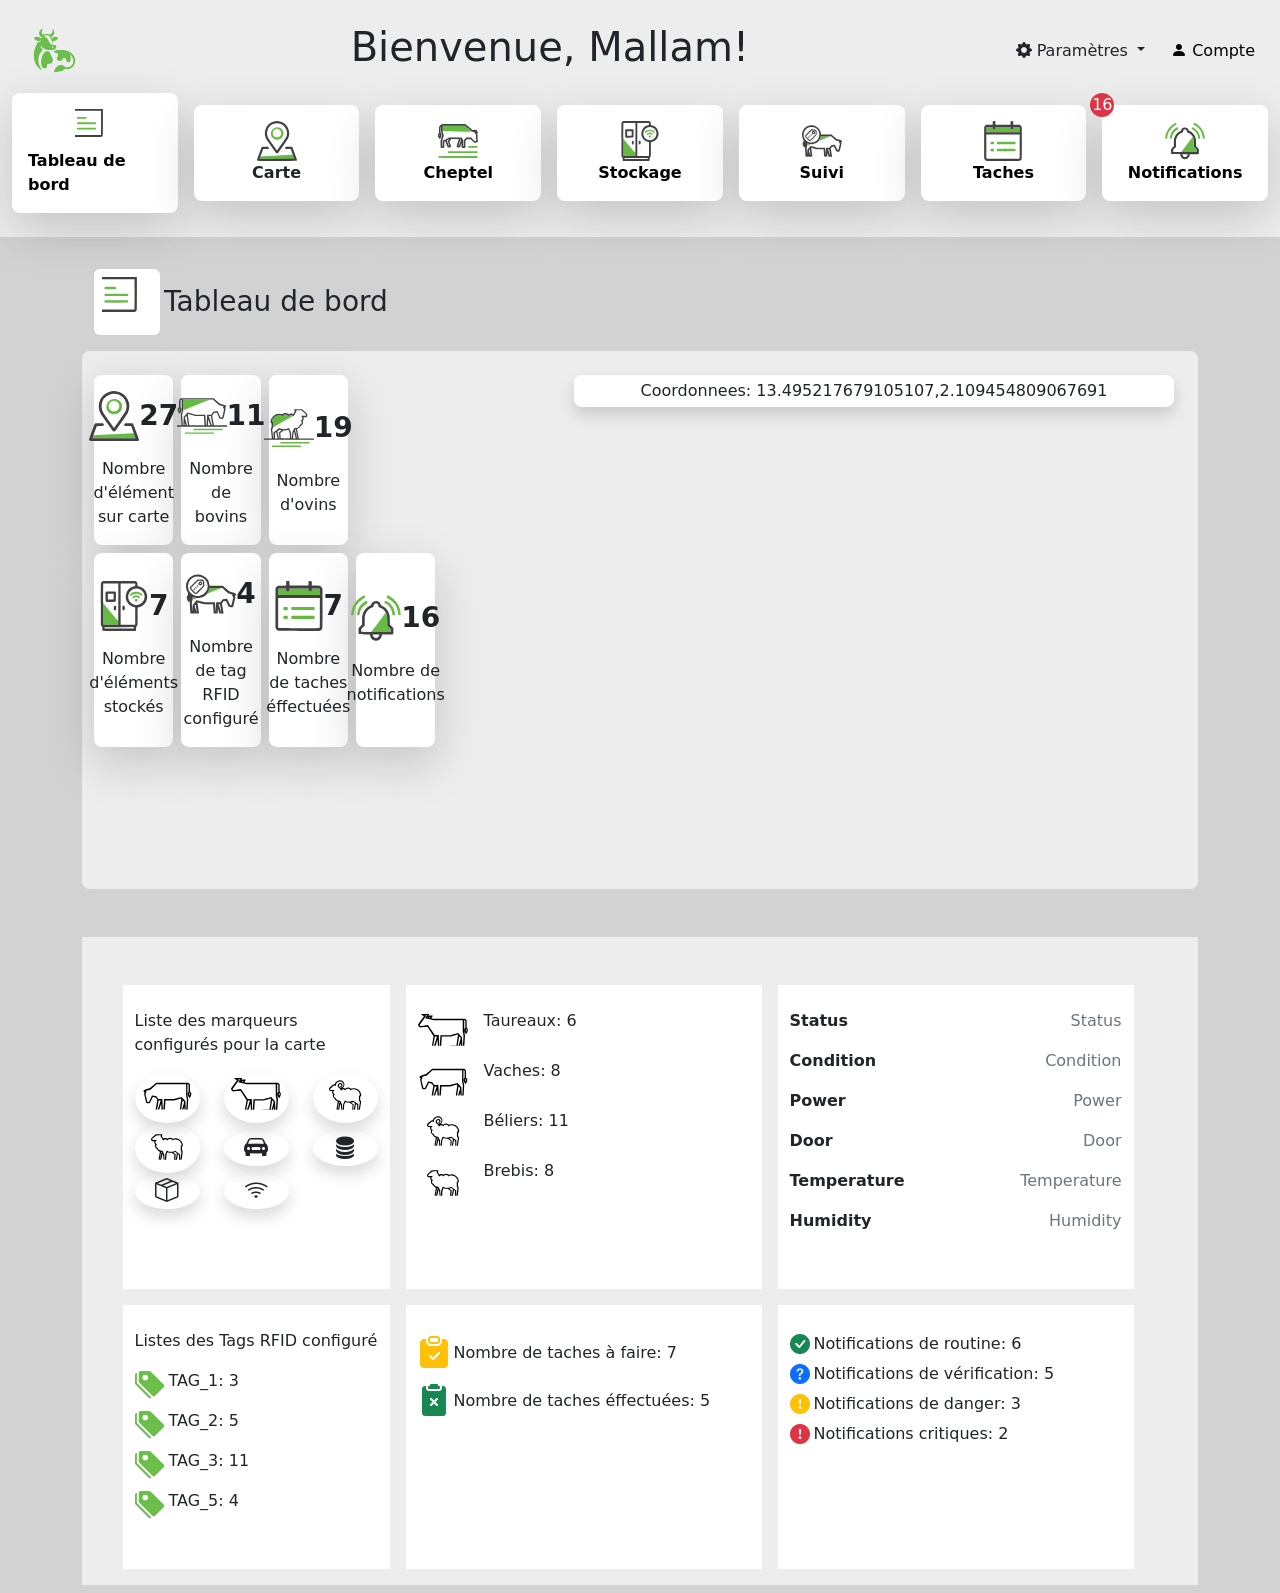
==== commit 0a713008: "version" ====
--- a/index.html
+++ b/index.html
@@ -37,18 +37,10 @@
                             </ul>
                         </div>
                     </li>
-                    <li class="nav-item">
-                        <div class="dropdown">
-                            <button class="btn dropdown-toggle" type="button" data-bs-toggle="dropdown"
-                                aria-expanded="false">
-                                <i class="bi bi-person-fill"></i> Compte
+                    <li class="nav-item">     
+                            <button class="btn" type="button" >
+                                <a href="connexion/connexion.html" class="link-underline link-underline-opacity-0 text-black"><i class="bi bi-person-fill"></i> Compte</a>
                             </button>
-                            <ul class="dropdown-menu">
-                                <li><button class="dropdown-item" type="button">Action</button></li>
-                                <li><button class="dropdown-item" type="button">Another action</button></li>
-                                <li><button class="dropdown-item" type="button">Something else here</button></li>
-                            </ul>
-                        </div>
                     </li>
                 </ul>
             </div>
@@ -291,9 +283,8 @@
                                 <i class="bi bi-person-fill fs-4"></i>
                             </button>
                             <ul class="dropdown-menu">
-                                <li><button class="dropdown-item" type="button">Action</button></li>
-                                <li><button class="dropdown-item" type="button">Another action</button></li>
-                                <li><button class="dropdown-item" type="button">Something else here</button></li>
+                                <li><button class="dropdown-item" type="button"><a href="connexion/connexion.html" class="link-underline link-underline-opacity-0 text-black">Se connecter</a></button></li>
+                                <li><button class="dropdown-item" type="button"><a href="connexion/connexion.html" class="link-underline link-underline-opacity-0 text-black">S'inscrire</a></button></li>
                             </ul>
                         </div>
             </div>
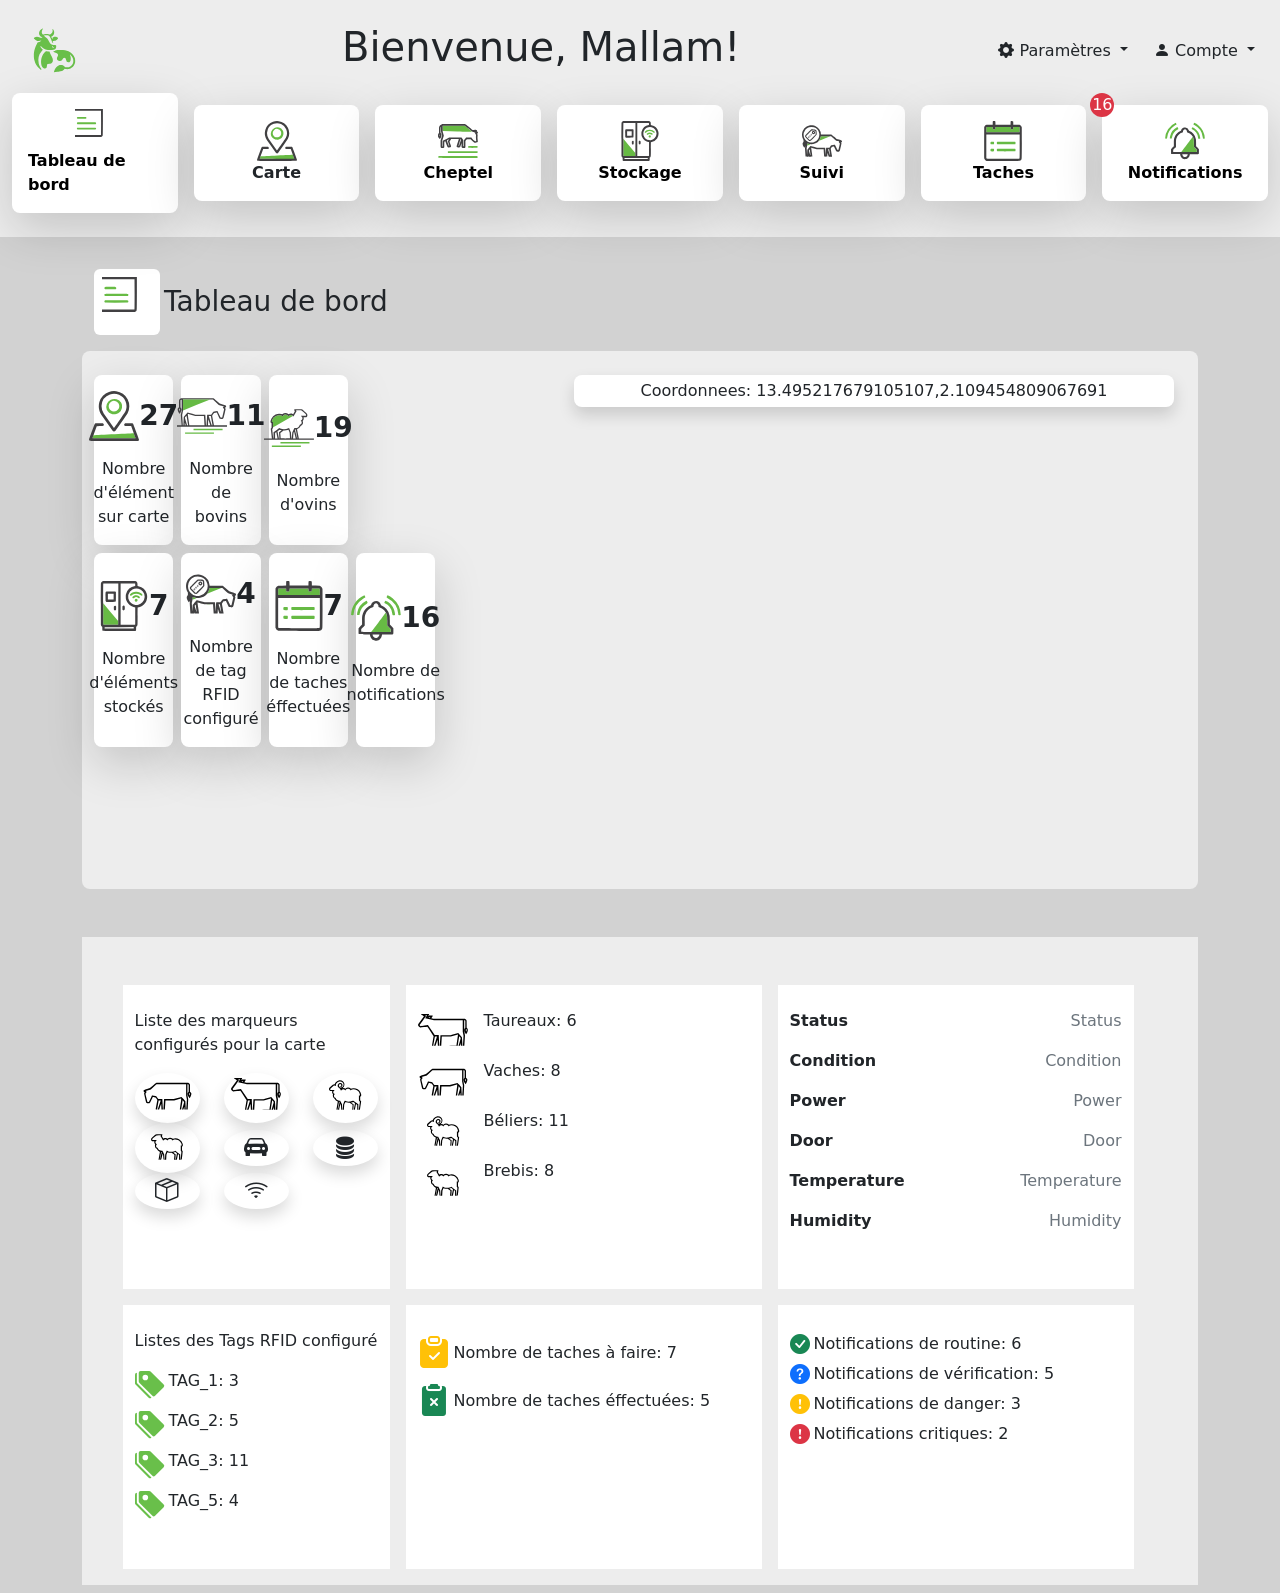
==== commit 6c81a2ac: "version" ====
--- a/index.html
+++ b/index.html
@@ -37,11 +37,19 @@
                             </ul>
                         </div>
                     </li>
-                    <li class="nav-item">     
-                            <button class="btn" type="button" >
-                                <a href="connexion/connexion.html" class="link-underline link-underline-opacity-0 text-black"><i class="bi bi-person-fill"></i> Compte</a>
+                    <li class="nav-item">
+                        <div class="dropdown">
+                            <button class="btn dropdown-toggle" type="button" data-bs-toggle="dropdown"
+                                aria-expanded="false">
+                                <i class="bi bi-person-fill"></i> Compte
                             </button>
+                            <ul class="dropdown-menu">
+                                <li><button class="dropdown-item" type="button"><a href="connexion/connexion.html" class="link-underline link-underline-opacity-0 text-black">Se connecter</a></button></li>
+                                <li><button class="dropdown-item" type="button"><a href="inscription/inscription.html" class="link-underline link-underline-opacity-0 text-black">S'inscrire</a></button></li>
+                            </ul>
+                        </div>
                     </li>
+                    
                 </ul>
             </div>
         </div>
